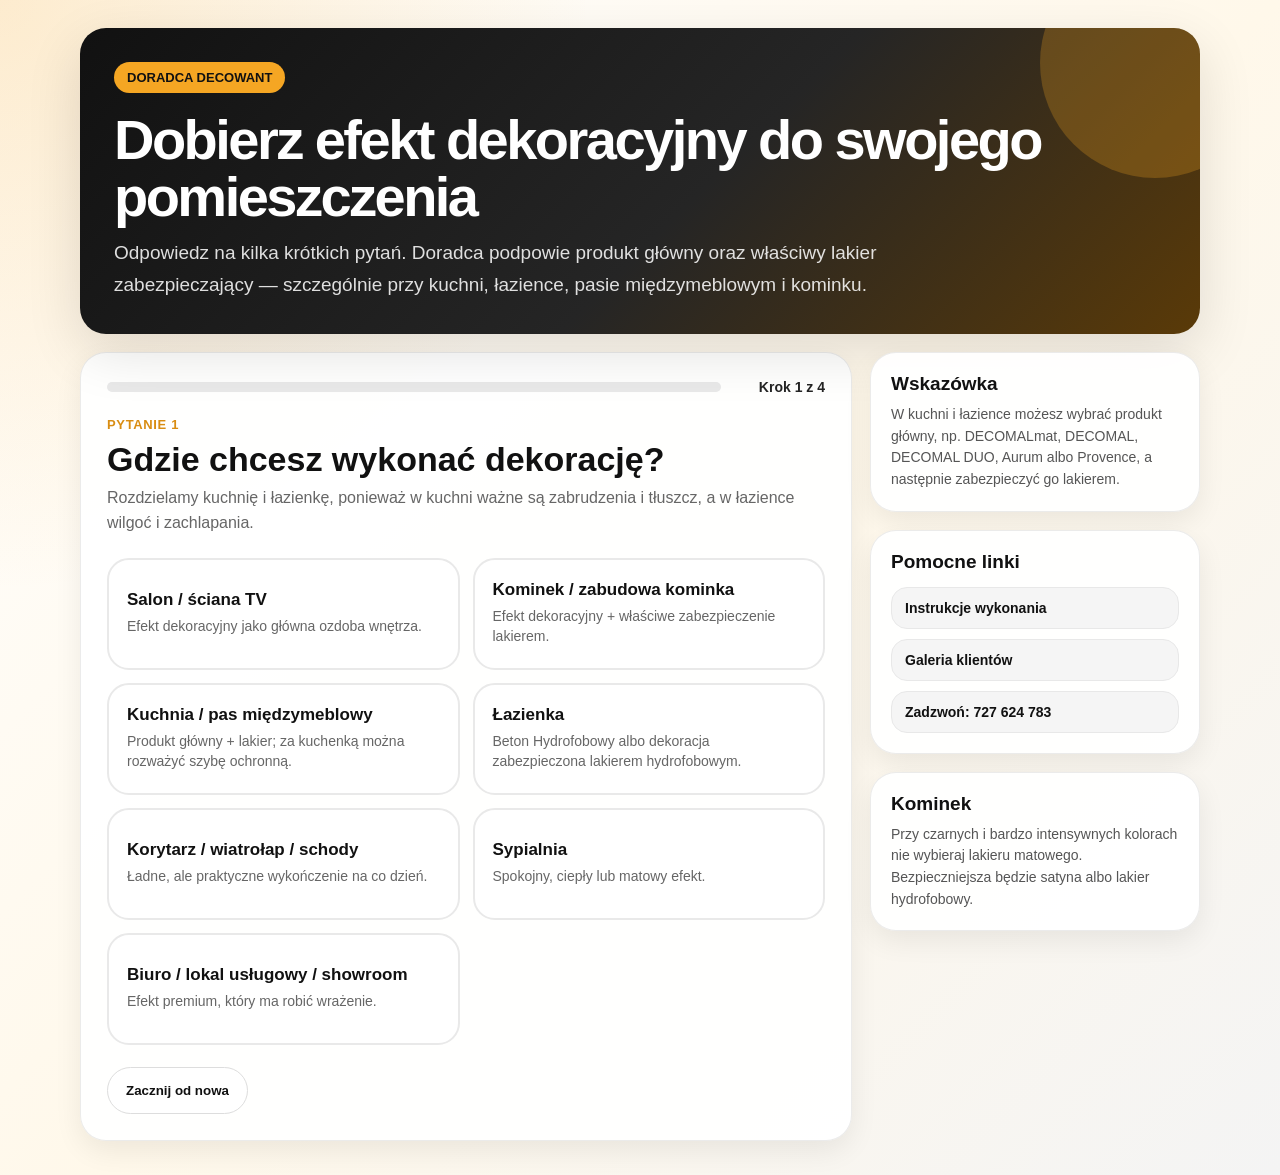
==== index.html @ 3e1f8feb "Create index.html" ====
<!doctype html>
<html lang="pl">
<head>
<meta charset="utf-8">
<meta name="viewport" content="width=device-width,initial-scale=1">
<title>Doradca Decowant – dobierz efekt dekoracyjny</title>
<meta name="description" content="Interaktywny doradca Decowant: dobierz produkt dekoracyjny i lakier zabezpieczający do salonu, kominka, kuchni, łazienki i innych pomieszczeń.">
<style>
:root{--o:#f5a623;--b:#111;--t:#242424;--m:#666;--br:#e9e9e9;--bg:#fff8ea;--r:26px}
*{box-sizing:border-box}html{scroll-behavior:smooth}body{margin:0;font-family:Arial,Helvetica,sans-serif;color:var(--t);background:radial-gradient(circle at top left,rgba(245,166,35,.22),transparent 34%),linear-gradient(135deg,#fff,#fff8ea 52%,#f4f4f4)}
.wrap{width:min(1120px,calc(100% - 28px));margin:0 auto;padding:28px 0 34px}
.hero{background:linear-gradient(135deg,#111,#252525 55%,#5a3a08);color:#fff;border-radius:var(--r);padding:34px;box-shadow:0 18px 55px rgba(0,0,0,.12);position:relative;overflow:hidden}
.hero:after{content:"";position:absolute;right:-70px;top:-80px;width:230px;height:230px;border-radius:50%;background:rgba(245,166,35,.25)}
.badge{display:inline-block;background:var(--o);color:#111;border-radius:999px;padding:8px 13px;font-weight:900;font-size:13px;text-transform:uppercase}
h1{position:relative;margin:18px 0 12px;font-size:clamp(31px,5vw,56px);line-height:1.02;letter-spacing:-.045em}
.hero p{position:relative;max-width:800px;color:rgba(255,255,255,.86);font-size:clamp(16px,2vw,19px);line-height:1.65;margin:0}
.shell{display:grid;grid-template-columns:1fr 330px;gap:18px;margin-top:18px;align-items:start}
.panel,.side-card{background:rgba(255,255,255,.94);border:1px solid rgba(0,0,0,.08);border-radius:var(--r);box-shadow:0 10px 28px rgba(0,0,0,.07)}
.panel{padding:26px}.side{display:grid;gap:18px;position:sticky;top:18px}.side-card{padding:20px}
.progress{display:flex;align-items:center;gap:12px;margin-bottom:22px}.track{height:10px;flex:1;border-radius:999px;background:#e9e9e9;overflow:hidden}.fill{height:100%;width:0;background:linear-gradient(90deg,var(--o),var(--b));transition:.25s}.ptext{font-weight:900;font-size:14px;min-width:92px;text-align:right}
.step,.result{display:none}.step.active,.result.active{display:block;animation:fade .22s ease}@keyframes fade{from{opacity:0;transform:translateY(8px)}to{opacity:1;transform:none}}
.kicker{color:#d98d12;font-weight:900;text-transform:uppercase;letter-spacing:.05em;font-size:13px;margin-bottom:8px}.q{font-size:clamp(24px,3vw,34px);line-height:1.12;margin:0 0 8px;color:#111}.help{margin:0 0 22px;color:var(--m);line-height:1.55;font-size:16px}
.options{display:grid;grid-template-columns:repeat(2,minmax(0,1fr));gap:13px}.opt{width:100%;text-align:left;border:2px solid var(--br);border-radius:22px;background:#fff;cursor:pointer;padding:18px;min-height:112px;transition:.18s}.opt:hover,.opt:focus-visible{border-color:var(--o);transform:translateY(-2px);box-shadow:0 12px 28px rgba(0,0,0,.1);outline:none}.opt span{display:block;color:#111;font-weight:900;font-size:17px;margin-bottom:7px}.opt small{display:block;color:var(--m);font-size:14px;line-height:1.42}
.actions{display:flex;justify-content:space-between;align-items:center;gap:12px;margin-top:22px}.btn{display:inline-flex;align-items:center;justify-content:center;text-decoration:none;border:0;border-radius:999px;padding:13px 18px;font-weight:900;cursor:pointer;min-height:47px}.dark{background:#111;color:#fff}.orange{background:var(--o);color:#111}.light{background:#f1f1f1;color:#111}.outline{background:#fff;color:#111;border:1px solid #ddd}.hidden{display:none!important}
.rhead{background:linear-gradient(135deg,#111,#2c2c2c);color:#fff;border-radius:24px;padding:24px;margin-bottom:18px;overflow:hidden}.rlabel{display:inline-block;background:var(--o);color:#111;border-radius:999px;padding:7px 12px;font-weight:900;font-size:13px;text-transform:uppercase}.rhead h2{font-size:clamp(27px,4vw,44px);letter-spacing:-.035em;line-height:1.05;margin:14px 0 8px}.rhead p{margin:0;color:rgba(255,255,255,.86);line-height:1.62}
.path{display:flex;flex-wrap:wrap;gap:8px;margin:12px 0}.chip{display:inline-flex;padding:7px 10px;border-radius:999px;background:#f2f2f2;color:#333;font-weight:800;font-size:12px}
.products{display:grid;grid-template-columns:repeat(2,minmax(0,1fr));gap:14px;margin-top:16px}.product{background:#fff;border:1px solid var(--br);border-radius:22px;padding:18px;box-shadow:0 8px 18px rgba(0,0,0,.05)}.product h3{margin:0 0 8px;color:#111;font-size:20px}.product p{margin:0 0 14px;color:var(--m);line-height:1.52;font-size:15px}
.note{margin-top:16px;background:#fff8e8;border-left:5px solid var(--o);border-radius:16px;padding:15px 16px;color:#333;line-height:1.55;font-size:15px}.warn{background:#111;color:#fff}
.side-card h3{margin:0 0 9px;color:#111;font-size:19px}.side-card p{margin:0;color:#555;line-height:1.55;font-size:14px}.mini{display:grid;gap:10px;margin-top:14px}.mini a{display:block;text-decoration:none;padding:12px 13px;border-radius:16px;background:#f5f5f5;color:#111;font-weight:900;font-size:14px;border:1px solid #e8e8e8}
@media(max-width:920px){.shell{grid-template-columns:1fr}.side{position:static;grid-template-columns:repeat(2,minmax(0,1fr))}}
@media(max-width:680px){.wrap{width:min(100% - 18px,1120px);padding:10px 0 18px}.hero,.panel{padding:20px;border-radius:22px}.options,.products,.side{grid-template-columns:1fr}.actions{flex-direction:column;align-items:stretch}.btn{width:100%}.progress{align-items:flex-start;gap:8px;flex-direction:column}.ptext{text-align:left;min-width:auto}.opt{min-height:auto}}
</style>
</head>
<body>
<main class="wrap">
<section class="hero"><span class="badge">Doradca Decowant</span><h1>Dobierz efekt dekoracyjny do swojego pomieszczenia</h1><p>Odpowiedz na kilka krótkich pytań. Doradca podpowie produkt główny oraz właściwy lakier zabezpieczający — szczególnie przy kuchni, łazience, pasie międzymeblowym i kominku.</p></section>
<div class="shell">
<section class="panel">
<div class="progress"><div class="track"><div class="fill" id="progressFill"></div></div><div class="ptext" id="progressText">Krok 1 z 4</div></div>
<div id="quizSteps">
<section class="step active" data-step="room"><div class="kicker">Pytanie 1</div><h2 class="q">Gdzie chcesz wykonać dekorację?</h2><p class="help">Rozdzielamy kuchnię i łazienkę, ponieważ w kuchni ważne są zabrudzenia i tłuszcz, a w łazience wilgoć i zachlapania.</p><div class="options">
<button class="opt" data-answer="room" data-value="salon"><span>Salon / ściana TV</span><small>Efekt dekoracyjny jako główna ozdoba wnętrza.</small></button>
<button class="opt" data-answer="room" data-value="kominek"><span>Kominek / zabudowa kominka</span><small>Efekt dekoracyjny + właściwe zabezpieczenie lakierem.</small></button>
<button class="opt" data-answer="room" data-value="kuchnia"><span>Kuchnia / pas międzymeblowy</span><small>Produkt główny + lakier; za kuchenką można rozważyć szybę ochronną.</small></button>
<button class="opt" data-answer="room" data-value="lazienka"><span>Łazienka</span><small>Beton Hydrofobowy albo dekoracja zabezpieczona lakierem hydrofobowym.</small></button>
<button class="opt" data-answer="room" data-value="korytarz"><span>Korytarz / wiatrołap / schody</span><small>Ładne, ale praktyczne wykończenie na co dzień.</small></button>
<button class="opt" data-answer="room" data-value="sypialnia"><span>Sypialnia</span><small>Spokojny, ciepły lub matowy efekt.</small></button>
<button class="opt" data-answer="room" data-value="lokal"><span>Biuro / lokal usługowy / showroom</span><small>Efekt premium, który ma robić wrażenie.</small></button>
</div></section>
<section class="step" data-step="wetSystem"><div class="kicker">Pytanie 2</div><h2 class="q">Jaki system chcesz zastosować?</h2><p class="help">Możesz wybrać Beton Hydrofobowy jako tynk do stref mokrych albo produkt dekoracyjny jako bazę, którą następnie zabezpieczamy lakierem.</p><div class="options">
<button class="opt" data-answer="wetSystem" data-value="betonHydro"><span>Beton Hydrofobowy</span><small>Tynk dekoracyjny do stref mokrych.</small></button>
<button class="opt" data-answer="wetSystem" data-value="dekoracjaLakier"><span>Produkt dekoracyjny + lakier</span><small>DECOMALmat, DECOMAL, DUO, Aurum albo Provence + lakier.</small></button>
<button class="opt" data-answer="wetSystem" data-value="nieWiem"><span>Nie wiem, co będzie lepsze</span><small>Pokażemy obie ścieżki.</small></button>
</div></section>
<section class="step" data-step="wetMainProduct"><div class="kicker">Pytanie 3</div><h2 class="q">Jaki produkt główny chcesz pokryć lakierem?</h2><p class="help">Wybierz dekorację, a wynik dobierze do niej lakier. W kuchni i łazience domyślnie rekomendujemy lakier hydrofobowy.</p><div class="options">
<button class="opt" data-answer="wetMainProduct" data-value="decomalmat"><span>DECOMALmat</span><small>Matowa dekoracja premium + lakier.</small></button>
<button class="opt" data-answer="wetMainProduct" data-value="decomal"><span>DECOMAL</span><small>Metaliczny efekt dekoracyjny + lakier.</small></button>
<button class="opt" data-answer="wetMainProduct" data-value="duo"><span>DECOMAL DUO</span><small>Mocniejszy efekt dekoracyjny + lakier.</small></button>
<button class="opt" data-answer="wetMainProduct" data-value="aurum"><span>Aurum Decoverni / Design Decowant</span><small>Efekt premium + lakier.</small></button>
<button class="opt" data-answer="wetMainProduct" data-value="provence"><span>Provence</span><small>Naturalny efekt glinki weneckiej + lakier.</small></button>
<button class="opt" data-answer="wetMainProduct" data-value="nieWiem"><span>Nie wiem</span><small>Pokażemy najbezpieczniejsze kierunki.</small></button>
</div></section>
<section class="step" data-step="effect"><div class="kicker">Pytanie 2</div><h2 class="q">Jaki efekt najbardziej Ci się podoba?</h2><p class="help">Wybierz kierunek wizualny.</p><div class="options">
<button class="opt" data-answer="effect" data-value="mat"><span>Matowy, spokojny, elegancki</span><small>DECOMALmat, Provence, efekty mineralne.</small></button>
<button class="opt" data-answer="effect" data-value="metal"><span>Połysk / metalik / refleksy</span><small>DECOMAL, DECOMAL DUO, Aurum.</small></button>
<button class="opt" data-answer="effect" data-value="natural"><span>Naturalny, ciepły, przetarty</span><small>Provence i spokojniejsze dekoracje.</small></button>
<button class="opt" data-answer="effect" data-value="wow"><span>Mocny efekt premium</span><small>DECOMAL DUO, DECOMAL albo Aurum.</small></button>
</div></section>
<section class="step" data-step="application"><div class="kicker">Pytanie 3</div><h2 class="q">Kto będzie wykonywał dekorację?</h2><p class="help">To pytanie pomaga dobrać prostszy lub bardziej efektowny system.</p><div class="options">
<button class="opt" data-answer="application" data-value="sam"><span>Samodzielnie</span><small>Wynik będzie bardziej praktyczny.</small></button>
<button class="opt" data-answer="application" data-value="fachowiec"><span>Fachowiec</span><small>Możemy zaproponować mocniejsze efekty.</small></button>
<button class="opt" data-answer="application" data-value="nieWiem"><span>Jeszcze nie wiem</span><small>Pokażemy produkty do porównania.</small></button>
</div></section>
<section class="step" data-step="fireplaceColor"><div class="kicker">Pytanie 4</div><h2 class="q">Jaki kolor planujesz na kominku?</h2><p class="help">Przy czarnych i bardzo intensywnych kolorach nie rekomendujemy lakieru matowego.</p><div class="options">
<button class="opt" data-answer="fireplaceColor" data-value="jasny"><span>Jasny / neutralny / spokojny</span><small>Można rozważyć mat, satynę albo hydrofob.</small></button>
<button class="opt" data-answer="fireplaceColor" data-value="ciemny"><span>Czarny / grafitowy / bardzo intensywny</span><small>Lepsza będzie satyna albo hydrofob, nie mat.</small></button>
<button class="opt" data-answer="fireplaceColor" data-value="nieWiem"><span>Jeszcze nie wiem</span><small>Wynik pokaże ostrożną rekomendację.</small></button>
</div></section>
<section class="step" data-step="usage"><div class="kicker">Pytanie 4</div><h2 class="q">Co jest dla Ciebie najważniejsze?</h2><p class="help">Ostatni wybór doprecyzuje rekomendację.</p><div class="options">
<button class="opt" data-answer="usage" data-value="wyglad"><span>Wygląd i efekt dekoracyjny</span><small>Priorytet: wizualny charakter ściany.</small></button>
<button class="opt" data-answer="usage" data-value="praktycznosc"><span>Praktyczność i łatwiejsze utrzymanie</span><small>Priorytet: odporność.</small></button>
<button class="opt" data-answer="usage" data-value="latwosc"><span>Łatwiejsza aplikacja</span><small>Priorytet: rozsądny wybór do samodzielnego wykonania.</small></button>
</div></section>
</div>
<section class="result" id="resultBox"><div class="rhead"><span class="rlabel" id="resultLabel">Rekomendacja</span><h2 id="resultTitle">Wynik</h2><p id="resultDesc"></p></div><div class="path" id="resultPath"></div><div class="products" id="resultProducts"></div><div id="resultNotes"></div><div class="actions"><button class="btn light" type="button" id="restartBtn">Rozwiąż ponownie</button><a class="btn dark" href="https://www.sklepdecowant.pl/pl/i/Instrukcje-wykonania-tynkow-i-farb-dekoracyjnych/17" target="_blank" rel="noopener">Instrukcje wykonania</a></div></section>
<div class="actions" id="navActions"><button class="btn light" type="button" id="backBtn">Wróć</button><button class="btn outline" type="button" id="restartBtnTop">Zacznij od nowa</button></div>
</section>
<aside class="side"><div class="side-card"><h3>Wskazówka</h3><p>W kuchni i łazience możesz wybrać produkt główny, np. DECOMALmat, DECOMAL, DECOMAL DUO, Aurum albo Provence, a następnie zabezpieczyć go lakierem.</p></div><div class="side-card"><h3>Pomocne linki</h3><div class="mini"><a href="https://www.sklepdecowant.pl/pl/i/Instrukcje-wykonania-tynkow-i-farb-dekoracyjnych/17" target="_blank" rel="noopener">Instrukcje wykonania</a><a href="https://www.sklepdecowant.pl/pl/i/Zdjecia-klientow/18" target="_blank" rel="noopener">Galeria klientów</a><a href="tel:727624783">Zadzwoń: 727 624 783</a></div></div><div class="side-card"><h3>Kominek</h3><p>Przy czarnych i bardzo intensywnych kolorach nie wybieraj lakieru matowego. Bezpieczniejsza będzie satyna albo lakier hydrofobowy.</p></div></aside>
</div></main>
<script>
const state={room:null,wetSystem:null,wetMainProduct:null,effect:null,application:null,fireplaceColor:null,usage:null};
const labels={room:{salon:'Salon / ściana TV',kominek:'Kominek',kuchnia:'Kuchnia / pas międzymeblowy',lazienka:'Łazienka',korytarz:'Korytarz / wiatrołap / schody',sypialnia:'Sypialnia',lokal:'Biuro / lokal / showroom'},wetSystem:{betonHydro:'Beton Hydrofobowy',dekoracjaLakier:'Produkt dekoracyjny + lakier',nieWiem:'Nie wiem'},wetMainProduct:{decomalmat:'DECOMALmat',decomal:'DECOMAL',duo:'DECOMAL DUO',aurum:'Aurum',provence:'Provence',nieWiem:'Nie wiem'},effect:{mat:'Mat',metal:'Połysk / metalik',natural:'Naturalny efekt',wow:'Efekt premium'},application:{sam:'Samodzielnie',fachowiec:'Fachowiec',nieWiem:'Jeszcze nie wiem'},fireplaceColor:{jasny:'Jasny / neutralny kolor',ciemny:'Ciemny / intensywny kolor',nieWiem:'Kolor nieustalony'},usage:{wyglad:'Wygląd',praktycznosc:'Praktyczność',latwosc:'Łatwiejsza aplikacja'}};
const products={decomalmat:{name:'DECOMALmat',desc:'Matowa farba dekoracyjna premium. Może być produktem głównym zabezpieczanym lakierem.',link:'https://www.sklepdecowant.pl/pl/c/DECOMALmat/79',cta:'Zobacz DECOMALmat'},decomal:{name:'DECOMAL',desc:'Dekoracyjny efekt metaliczny z refleksami światła. Może być produktem głównym zabezpieczanym lakierem.',link:'https://www.sklepdecowant.pl/pl/c/DECOMAL/77',cta:'Zobacz DECOMAL'},duo:{name:'DECOMAL DUO',desc:'Mocniejszy efekt dekoracyjny z głębią i pracą światła. Po wykonaniu można dobrać lakier zabezpieczający.',link:'https://www.sklepdecowant.pl/pl/c/DECOMAL-DUO/80',cta:'Zobacz DECOMAL DUO'},provence:{name:'Provence',desc:'Efekt glinki weneckiej o naturalnym charakterze. W kuchni lub łazience wymaga odpowiedniego zabezpieczenia lakierem.',link:'https://www.sklepdecowant.pl/pl/searchquery/provence/1/full/5',cta:'Zobacz Provence'},betonHydro:{name:'Beton Hydrofobowy',desc:'Tynk dekoracyjny do stref mokrych: łazienka, kuchnia, pas międzymeblowy i renowacja powierzchni z płytkami.',link:'https://www.sklepdecowant.pl/pl/searchquery/beton%20hydrofobowy/1/full/5',cta:'Zobacz Beton Hydrofobowy'},lakierHydro:{name:'Lakier hydrofobowy',desc:'Do zabezpieczenia farby, tynku lub dekoracji w miejscach narażonych na wilgoć, zachlapania i zabrudzenia.',link:'https://www.sklepdecowant.pl/pl/searchquery/lakier%20hydrofobowy/1/full/5',cta:'Zobacz lakier hydrofobowy'},lakiery:{name:'Lakier zabezpieczający',desc:'Dobierany do koloru i efektu. Przy intensywnych kolorach na kominku preferuj satynę albo hydrofob.',link:'https://www.sklepdecowant.pl/pl/searchquery/lakier/1/full/5',cta:'Zobacz lakiery'},aurum:{name:'Aurum Decoverni / Design Decowant',desc:'Elegancki efekt dekoracyjny premium. Może być produktem głównym zabezpieczanym lakierem.',link:'https://www.sklepdecowant.pl/pl/searchquery/aurum/1/full/5',cta:'Zobacz Aurum'},beton:{name:'Efekty betonowe / mineralne',desc:'Surowszy, minimalistyczny charakter ściany. Dobry kierunek przy matowych i naturalnych aranżacjach.',link:'https://www.sklepdecowant.pl/pl/searchquery/beton/1/full/5',cta:'Zobacz efekty betonowe'}};
const steps=[...document.querySelectorAll('.step')],progressFill=document.getElementById('progressFill'),progressText=document.getElementById('progressText'),backBtn=document.getElementById('backBtn'),restartBtn=document.getElementById('restartBtn'),restartBtnTop=document.getElementById('restartBtnTop'),navActions=document.getElementById('navActions'),resultBox=document.getElementById('resultBox'),resultLabel=document.getElementById('resultLabel'),resultTitle=document.getElementById('resultTitle'),resultDesc=document.getElementById('resultDesc'),resultProducts=document.getElementById('resultProducts'),resultNotes=document.getElementById('resultNotes'),resultPath=document.getElementById('resultPath');
let currentStep='room',history=[];
function isWetRoom(){return state.room==='kuchnia'||state.room==='lazienka'}
function stepOrder(){if(isWetRoom()){if(state.wetSystem==='dekoracjaLakier')return['room','wetSystem','wetMainProduct'];return['room','wetSystem']}if(state.room==='kominek')return['room','effect','application','fireplaceColor'];return['room','effect','application','usage']}
function showStep(n){currentStep=n;resultBox.classList.remove('active');steps.forEach(s=>s.classList.toggle('active',s.dataset.step===n));navActions.classList.remove('hidden');updateProgress();backBtn.classList.toggle('hidden',history.length===0);window.scrollTo({top:0,behavior:'smooth'})}
function updateProgress(){const o=stepOrder(),i=Math.max(0,o.indexOf(currentStep)),t=o.length;progressFill.style.width=((i)/t*100)+'%';progressText.textContent='Krok '+(i+1)+' z '+t}
function nextStep(){const o=stepOrder(),i=o.indexOf(currentStep);if(i>=o.length-1)showResult();else{history.push(currentStep);showStep(o[i+1])}}
function resetAfter(k){const keys=['room','wetSystem','wetMainProduct','effect','application','fireplaceColor','usage'],i=keys.indexOf(k);keys.slice(i+1).forEach(x=>state[x]=null)}
function wetMainProductKeys(){if(state.wetMainProduct==='decomalmat')return['decomalmat','lakierHydro'];if(state.wetMainProduct==='decomal')return['decomal','lakierHydro'];if(state.wetMainProduct==='duo')return['duo','lakierHydro'];if(state.wetMainProduct==='aurum')return['aurum','lakierHydro'];if(state.wetMainProduct==='provence')return['provence','lakierHydro'];return['decomalmat','decomal','duo','aurum','provence','lakierHydro']}
function chooseProducts(){if(isWetRoom()){if(state.wetSystem==='betonHydro')return['betonHydro'];if(state.wetSystem==='dekoracjaLakier')return wetMainProductKeys();return['betonHydro','decomalmat','decomal','duo','aurum','provence','lakierHydro']}if(state.room==='kominek'){if(state.effect==='metal'||state.effect==='wow')return['decomal','duo','aurum','lakiery'];if(state.effect==='natural')return['provence','decomalmat','lakiery'];return['decomalmat','provence','lakiery']}if(state.effect==='metal')return['decomal','duo','aurum'];if(state.effect==='wow')return['duo','decomal','aurum'];if(state.effect==='natural')return['provence','decomalmat','beton'];return['decomalmat','provence','beton']}
function resultCopy(){if(state.room==='kuchnia'){if(state.wetSystem==='betonHydro')return{label:'Kuchnia / pas międzymeblowy',title:'Najlepszy kierunek: Beton Hydrofobowy',desc:'Do kuchni i pasa międzymeblowego możesz wybrać Beton Hydrofobowy jako tynk dekoracyjny. Za kuchenką, gdzie pojawia się gorący tłuszcz, warto rozważyć szybę ochronną.'};if(state.wetSystem==='dekoracjaLakier')return{label:'Kuchnia / pas międzymeblowy',title:'Produkt główny + lakier zabezpieczający',desc:'W kuchni możesz wykonać dekorację produktem głównym, takim jak DECOMALmat, DECOMAL, DECOMAL DUO, Aurum albo Provence, a następnie zabezpieczyć powierzchnię lakierem.'};return{label:'Kuchnia / pas międzymeblowy',title:'Masz dwie ścieżki: Beton Hydrofobowy albo dekoracja + lakier',desc:'Jeżeli chcesz gotowy tynk do stref mokrych, wybierz Beton Hydrofobowy. Jeżeli zależy Ci na konkretnym efekcie dekoracyjnym, wybierz produkt główny i zabezpiecz go lakierem.'}}if(state.room==='lazienka'){if(state.wetSystem==='betonHydro')return{label:'Łazienka',title:'Najlepszy kierunek: Beton Hydrofobowy',desc:'Do łazienki jako tynk dekoracyjny w strefie wilgoci rekomendujemy Beton Hydrofobowy.'};if(state.wetSystem==='dekoracjaLakier')return{label:'Łazienka',title:'Produkt główny + lakier hydrofobowy',desc:'W łazience możesz wybrać produkt dekoracyjny jako bazę, np. DECOMALmat, DECOMAL, DECOMAL DUO, Aurum albo Provence, ale powierzchnię trzeba zabezpieczyć lakierem hydrofobowym.'};return{label:'Łazienka',title:'Masz dwie ścieżki: Beton Hydrofobowy albo dekoracja + lakier hydrofobowy',desc:'Jeżeli chcesz tynk do strefy wilgoci, wybierz Beton Hydrofobowy. Jeżeli chcesz konkretny efekt dekoracyjny, wybierz produkt główny i zabezpiecz go lakierem hydrofobowym.'}}if(state.room==='kominek'){if(state.effect==='metal'||state.effect==='wow')return{label:'Kominek',title:'Efekt metaliczny + lakier zabezpieczający',desc:'Na kominek możesz wybrać DECOMAL, DECOMAL DUO albo Aurum Decoverni / Design Decowant. Dodatkowo dobierz lakier do koloru i efektu.'};if(state.effect==='natural')return{label:'Kominek',title:'Naturalny lub matowy efekt + lakier',desc:'Przy naturalnym kierunku na kominek warto rozważyć Provence albo DECOMALmat, a następnie dobrać odpowiedni lakier.'};return{label:'Kominek',title:'Matowy efekt + właściwy lakier',desc:'Na kominek dobrym kierunkiem będzie DECOMALmat lub spokojniejsza dekoracja. Lakier dobieramy szczególnie uważnie przy ciemnych kolorach.'}}if(state.effect==='metal')return{label:'Efekt metaliczny',title:'DECOMAL, DECOMAL DUO albo Aurum',desc:'Jeżeli chcesz połysk, refleksy i efekt premium, postaw na dekoracje metaliczne oraz produkty pracujące ze światłem.'};if(state.effect==='wow')return{label:'Efekt premium',title:'Najlepszy kierunek: DECOMAL DUO',desc:'Jeżeli ściana ma przyciągać uwagę, wybierz mocniejszy efekt dekoracyjny. DECOMAL DUO będzie pierwszą rekomendacją.'};if(state.effect==='natural')return{label:'Efekt naturalny',title:'Provence albo DECOMALmat',desc:'Jeżeli chcesz ciepły, naturalny i mniej błyszczący efekt, Provence będzie bardzo dobrym wyborem. Przy nowoczesnym macie sprawdź DECOMALmat.'};return{label:'Matowy efekt',title:'Najlepszy kierunek: DECOMALmat',desc:'Jeżeli chcesz spokojny, elegancki i matowy efekt, pierwszą rekomendacją jest DECOMALmat.'}}
function notesHtml(){let n=[];if(state.room==='kominek'){n.push('<div class="note warn"><strong>Ważne przy kominku:</strong> przy czarnych, grafitowych i bardzo intensywnych kolorach nie rekomendujemy lakieru matowego. Bezpieczniejsza będzie satyna albo lakier hydrofobowy.</div>');n.push('<div class="note"><strong>Uwaga:</strong> Beton Hydrofobowy traktujemy głównie jako produkt do stref mokrych, nie jako podstawową rekomendację na kominek.</div>')}if(state.room==='kuchnia')n.push('<div class="note"><strong>Kuchnia i pas międzymeblowy:</strong> dekorację można wykonać produktem głównym i zabezpieczyć lakierem, ale za kuchenką lub w miejscu narażonym na gorący tłuszcz warto rozważyć szybę ochronną.</div>');if(state.room==='lazienka')n.push('<div class="note"><strong>Łazienka:</strong> w strefach narażonych na wilgoć produkt dekoracyjny powinien być zabezpieczony lakierem hydrofobowym.</div>');if(isWetRoom()&&state.wetSystem==='dekoracjaLakier')n.push('<div class="note"><strong>Logika systemu:</strong> najpierw wybierasz produkt główny dający efekt dekoracyjny, a następnie pokrywasz go odpowiednim lakierem zabezpieczającym.</div>');n.push('<div class="note"><strong>Przed zakupem:</strong> obejrzyj instrukcję wykonania i realizacje klientów. Kolor oraz efekt mogą wyglądać inaczej w zależności od oświetlenia, podłoża i techniki aplikacji.</div>');return n.join('')}
function showResult(){steps.forEach(s=>s.classList.remove('active'));navActions.classList.add('hidden');progressFill.style.width='100%';progressText.textContent='Wynik';const c=resultCopy(),sel=chooseProducts();resultLabel.textContent=c.label;resultTitle.textContent=c.title;resultDesc.textContent=c.desc;resultPath.innerHTML='';Object.keys(state).forEach(k=>{if(state[k]&&labels[k]&&labels[k][state[k]]){const chip=document.createElement('span');chip.className='chip';chip.textContent=labels[k][state[k]];resultPath.appendChild(chip)}});resultProducts.innerHTML=sel.map(k=>{const p=products[k];return`<article class="product"><h3>${p.name}</h3><p>${p.desc}</p><a class="btn orange" href="${p.link}" target="_blank" rel="noopener">${p.cta}</a></article>`}).join('');resultNotes.innerHTML=notesHtml();resultBox.classList.add('active');window.scrollTo({top:0,behavior:'smooth'})}
function restart(){Object.keys(state).forEach(k=>state[k]=null);history=[];showStep('room')}
document.querySelectorAll('[data-answer]').forEach(btn=>btn.addEventListener('click',()=>{const k=btn.dataset.answer,v=btn.dataset.value;state[k]=v;resetAfter(k);nextStep()}));
backBtn.addEventListener('click',()=>{const p=history.pop();if(p)showStep(p)});restartBtn.addEventListener('click',restart);restartBtnTop.addEventListener('click',restart);backBtn.classList.add('hidden');updateProgress();
</script>
</body>
</html>
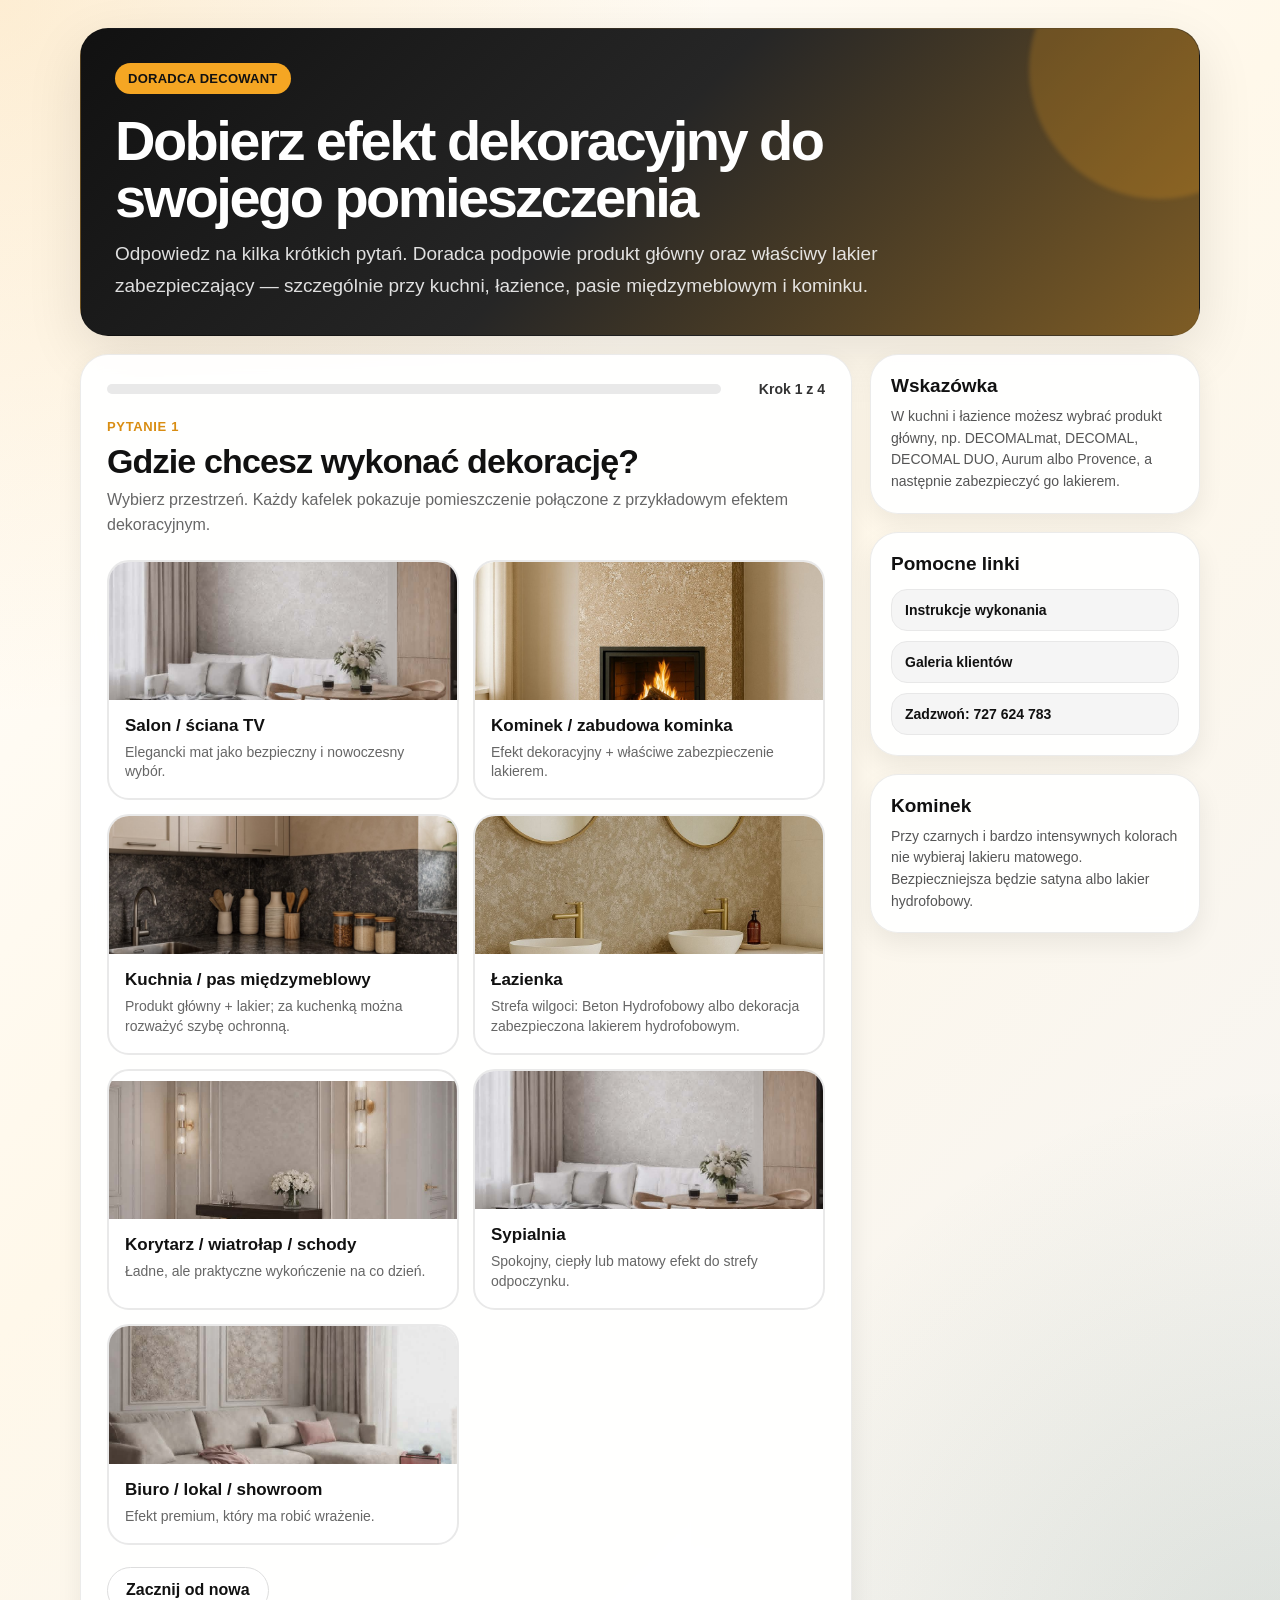
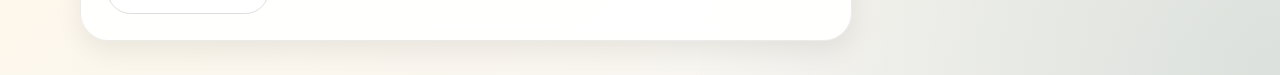
==== commit e9490b65: "Update index.html Dodano zdjęcia" ====
--- a/index.html
+++ b/index.html
@@ -1,112 +1,182 @@
 <!doctype html>
 <html lang="pl">
 <head>
-<meta charset="utf-8">
-<meta name="viewport" content="width=device-width,initial-scale=1">
-<title>Doradca Decowant – dobierz efekt dekoracyjny</title>
-<meta name="description" content="Interaktywny doradca Decowant: dobierz produkt dekoracyjny i lakier zabezpieczający do salonu, kominka, kuchni, łazienki i innych pomieszczeń.">
-<style>
-:root{--o:#f5a623;--b:#111;--t:#242424;--m:#666;--br:#e9e9e9;--bg:#fff8ea;--r:26px}
-*{box-sizing:border-box}html{scroll-behavior:smooth}body{margin:0;font-family:Arial,Helvetica,sans-serif;color:var(--t);background:radial-gradient(circle at top left,rgba(245,166,35,.22),transparent 34%),linear-gradient(135deg,#fff,#fff8ea 52%,#f4f4f4)}
-.wrap{width:min(1120px,calc(100% - 28px));margin:0 auto;padding:28px 0 34px}
-.hero{background:linear-gradient(135deg,#111,#252525 55%,#5a3a08);color:#fff;border-radius:var(--r);padding:34px;box-shadow:0 18px 55px rgba(0,0,0,.12);position:relative;overflow:hidden}
-.hero:after{content:"";position:absolute;right:-70px;top:-80px;width:230px;height:230px;border-radius:50%;background:rgba(245,166,35,.25)}
-.badge{display:inline-block;background:var(--o);color:#111;border-radius:999px;padding:8px 13px;font-weight:900;font-size:13px;text-transform:uppercase}
-h1{position:relative;margin:18px 0 12px;font-size:clamp(31px,5vw,56px);line-height:1.02;letter-spacing:-.045em}
-.hero p{position:relative;max-width:800px;color:rgba(255,255,255,.86);font-size:clamp(16px,2vw,19px);line-height:1.65;margin:0}
-.shell{display:grid;grid-template-columns:1fr 330px;gap:18px;margin-top:18px;align-items:start}
-.panel,.side-card{background:rgba(255,255,255,.94);border:1px solid rgba(0,0,0,.08);border-radius:var(--r);box-shadow:0 10px 28px rgba(0,0,0,.07)}
-.panel{padding:26px}.side{display:grid;gap:18px;position:sticky;top:18px}.side-card{padding:20px}
-.progress{display:flex;align-items:center;gap:12px;margin-bottom:22px}.track{height:10px;flex:1;border-radius:999px;background:#e9e9e9;overflow:hidden}.fill{height:100%;width:0;background:linear-gradient(90deg,var(--o),var(--b));transition:.25s}.ptext{font-weight:900;font-size:14px;min-width:92px;text-align:right}
-.step,.result{display:none}.step.active,.result.active{display:block;animation:fade .22s ease}@keyframes fade{from{opacity:0;transform:translateY(8px)}to{opacity:1;transform:none}}
-.kicker{color:#d98d12;font-weight:900;text-transform:uppercase;letter-spacing:.05em;font-size:13px;margin-bottom:8px}.q{font-size:clamp(24px,3vw,34px);line-height:1.12;margin:0 0 8px;color:#111}.help{margin:0 0 22px;color:var(--m);line-height:1.55;font-size:16px}
-.options{display:grid;grid-template-columns:repeat(2,minmax(0,1fr));gap:13px}.opt{width:100%;text-align:left;border:2px solid var(--br);border-radius:22px;background:#fff;cursor:pointer;padding:18px;min-height:112px;transition:.18s}.opt:hover,.opt:focus-visible{border-color:var(--o);transform:translateY(-2px);box-shadow:0 12px 28px rgba(0,0,0,.1);outline:none}.opt span{display:block;color:#111;font-weight:900;font-size:17px;margin-bottom:7px}.opt small{display:block;color:var(--m);font-size:14px;line-height:1.42}
-.actions{display:flex;justify-content:space-between;align-items:center;gap:12px;margin-top:22px}.btn{display:inline-flex;align-items:center;justify-content:center;text-decoration:none;border:0;border-radius:999px;padding:13px 18px;font-weight:900;cursor:pointer;min-height:47px}.dark{background:#111;color:#fff}.orange{background:var(--o);color:#111}.light{background:#f1f1f1;color:#111}.outline{background:#fff;color:#111;border:1px solid #ddd}.hidden{display:none!important}
-.rhead{background:linear-gradient(135deg,#111,#2c2c2c);color:#fff;border-radius:24px;padding:24px;margin-bottom:18px;overflow:hidden}.rlabel{display:inline-block;background:var(--o);color:#111;border-radius:999px;padding:7px 12px;font-weight:900;font-size:13px;text-transform:uppercase}.rhead h2{font-size:clamp(27px,4vw,44px);letter-spacing:-.035em;line-height:1.05;margin:14px 0 8px}.rhead p{margin:0;color:rgba(255,255,255,.86);line-height:1.62}
-.path{display:flex;flex-wrap:wrap;gap:8px;margin:12px 0}.chip{display:inline-flex;padding:7px 10px;border-radius:999px;background:#f2f2f2;color:#333;font-weight:800;font-size:12px}
-.products{display:grid;grid-template-columns:repeat(2,minmax(0,1fr));gap:14px;margin-top:16px}.product{background:#fff;border:1px solid var(--br);border-radius:22px;padding:18px;box-shadow:0 8px 18px rgba(0,0,0,.05)}.product h3{margin:0 0 8px;color:#111;font-size:20px}.product p{margin:0 0 14px;color:var(--m);line-height:1.52;font-size:15px}
-.note{margin-top:16px;background:#fff8e8;border-left:5px solid var(--o);border-radius:16px;padding:15px 16px;color:#333;line-height:1.55;font-size:15px}.warn{background:#111;color:#fff}
-.side-card h3{margin:0 0 9px;color:#111;font-size:19px}.side-card p{margin:0;color:#555;line-height:1.55;font-size:14px}.mini{display:grid;gap:10px;margin-top:14px}.mini a{display:block;text-decoration:none;padding:12px 13px;border-radius:16px;background:#f5f5f5;color:#111;font-weight:900;font-size:14px;border:1px solid #e8e8e8}
-@media(max-width:920px){.shell{grid-template-columns:1fr}.side{position:static;grid-template-columns:repeat(2,minmax(0,1fr))}}
-@media(max-width:680px){.wrap{width:min(100% - 18px,1120px);padding:10px 0 18px}.hero,.panel{padding:20px;border-radius:22px}.options,.products,.side{grid-template-columns:1fr}.actions{flex-direction:column;align-items:stretch}.btn{width:100%}.progress{align-items:flex-start;gap:8px;flex-direction:column}.ptext{text-align:left;min-width:auto}.opt{min-height:auto}}
-</style>
+  <meta charset="utf-8" />
+  <meta name="viewport" content="width=device-width, initial-scale=1" />
+  <title>Dobierz efekt dekoracyjny do pomieszczenia | Decowant</title>
+  <meta name="description" content="Interaktywny doradca Decowant: dobierz farbę strukturalną, tynk dekoracyjny, beton hydrofobowy lub lakier zabezpieczający do salonu, kominka, kuchni, łazienki i innych pomieszczeń." />
+  <style>
+    :root{
+      --orange:#f5a623;
+      --orange-dark:#d98d12;
+      --black:#111;
+      --text:#242424;
+      --muted:#666;
+      --border:#e9e9e9;
+      --soft:#f7f7f7;
+      --shadow:0 18px 55px rgba(0,0,0,.10);
+      --shadow-soft:0 10px 26px rgba(0,0,0,.07);
+      --radius-lg:28px;
+      --radius-md:20px;
+    }
+    *{box-sizing:border-box}
+    html{scroll-behavior:smooth}
+    body{margin:0;min-height:100vh;font-family:Arial,Helvetica,sans-serif;color:var(--text);background:radial-gradient(circle at top left,rgba(245,166,35,.20),transparent 34%),radial-gradient(circle at bottom right,rgba(49,90,58,.13),transparent 28%),linear-gradient(135deg,#fff 0%,#fff8ea 45%,#f4f4f4 100%)}
+    a{color:inherit}
+    button{font:inherit}
+    .page{width:min(1120px,calc(100% - 28px));margin:0 auto;padding:28px 0 34px}
+    .hero{position:relative;overflow:hidden;border:1px solid rgba(0,0,0,.08);border-radius:var(--radius-lg);background:linear-gradient(135deg,#111 0%,#262626 48%,#f5a623 170%);color:#fff;padding:34px;box-shadow:var(--shadow)}
+    .hero:after{content:"";position:absolute;right:-90px;top:-90px;width:260px;height:260px;border-radius:50%;background:rgba(245,166,35,.22);filter:blur(2px)}
+    .badge{display:inline-flex;align-items:center;gap:8px;padding:8px 13px;border-radius:999px;background:var(--orange);color:#111;font-weight:900;font-size:13px;letter-spacing:.02em;text-transform:uppercase}
+    .hero h1{position:relative;z-index:1;margin:18px 0 12px;max-width:850px;font-size:clamp(31px,5vw,56px);line-height:1.02;letter-spacing:-.045em}
+    .hero p{position:relative;z-index:1;max-width:780px;margin:0;color:rgba(255,255,255,.86);font-size:clamp(16px,2vw,19px);line-height:1.65}
+    .shell{margin-top:18px;display:grid;grid-template-columns:1fr 330px;gap:18px;align-items:start}
+    .panel,.side-card{background:rgba(255,255,255,.94);border:1px solid rgba(0,0,0,.08);border-radius:var(--radius-lg);box-shadow:var(--shadow-soft);backdrop-filter:blur(10px)}
+    .panel{padding:26px}.side{display:grid;gap:18px;position:sticky;top:18px}.side-card{padding:20px}
+    .progress{display:flex;align-items:center;gap:12px;margin-bottom:22px}.track{height:10px;flex:1;border-radius:999px;background:#e9e9e9;overflow:hidden}.fill{width:0;height:100%;border-radius:999px;background:linear-gradient(90deg,var(--orange),var(--black));transition:width .25s ease}.progress-text{min-width:92px;text-align:right;font-weight:900;color:#333;font-size:14px}
+    .step{display:none}.step.active{display:block;animation:fade .22s ease}@keyframes fade{from{opacity:0;transform:translateY(8px)}to{opacity:1;transform:translateY(0)}}
+    .kicker{color:var(--orange-dark);font-weight:900;text-transform:uppercase;letter-spacing:.05em;font-size:13px;margin-bottom:8px}.question{margin:0 0 8px;color:#111;font-size:clamp(24px,3vw,34px);line-height:1.12;letter-spacing:-.025em}.helper{margin:0 0 22px;color:var(--muted);line-height:1.55;font-size:16px}
+    .options{display:grid;grid-template-columns:repeat(2,minmax(0,1fr));gap:14px}.opt{width:100%;text-align:left;border:2px solid var(--border);border-radius:22px;background:#fff;cursor:pointer;padding:0;min-height:210px;overflow:hidden;transition:transform .18s ease,box-shadow .18s ease,border-color .18s ease}.opt:hover,.opt:focus-visible{border-color:var(--orange);transform:translateY(-2px);box-shadow:0 12px 28px rgba(0,0,0,.10);outline:none}.opt img{display:block;width:100%;height:138px;object-fit:cover;background:#eee}.opt-content{padding:16px}.opt span{display:block;color:#111;font-weight:900;font-size:17px;margin-bottom:7px}.opt small{display:block;color:var(--muted);font-size:14px;line-height:1.42}
+    .actions{display:flex;justify-content:space-between;align-items:center;gap:12px;margin-top:22px}.btn{display:inline-flex;align-items:center;justify-content:center;gap:8px;border:0;border-radius:999px;padding:13px 18px;font-weight:900;text-decoration:none;cursor:pointer;transition:transform .18s ease,box-shadow .18s ease;min-height:47px}.btn:hover{transform:translateY(-1px);box-shadow:0 8px 18px rgba(0,0,0,.10)}.btn-dark{background:#111;color:#fff}.btn-orange{background:var(--orange);color:#111}.btn-light{background:#f1f1f1;color:#111}.btn-outline{background:#fff;color:#111;border:1px solid #ddd}
+    .result{display:none}.result.active{display:block;animation:fade .22s ease}.result-head{border-radius:24px;padding:24px;background:linear-gradient(135deg,#111,#2c2c2c);color:#fff;margin-bottom:18px;position:relative;overflow:hidden}.result-head:after{content:"";position:absolute;width:180px;height:180px;right:-60px;bottom:-80px;border-radius:50%;background:rgba(245,166,35,.25)}.result-label{display:inline-block;background:var(--orange);color:#111;border-radius:999px;padding:7px 12px;font-weight:900;font-size:13px;text-transform:uppercase}.result h2{position:relative;z-index:1;margin:14px 0 8px;font-size:clamp(27px,4vw,44px);letter-spacing:-.035em;line-height:1.05}.result-head p{position:relative;z-index:1;margin:0;color:rgba(255,255,255,.86);line-height:1.62;max-width:760px;font-size:16px}.products{display:grid;grid-template-columns:repeat(2,minmax(0,1fr));gap:14px;margin-top:16px}.product{background:#fff;border:1px solid var(--border);border-radius:22px;overflow:hidden;box-shadow:0 8px 18px rgba(0,0,0,.05)}.product img{display:block;width:100%;height:190px;object-fit:cover;background:#eee}.product-body{padding:18px}.product h3{margin:0 0 8px;color:#111;font-size:20px;line-height:1.2}.product p{margin:0 0 14px;color:var(--muted);line-height:1.52;font-size:15px}.note{margin-top:16px;background:#fff8e8;border-left:5px solid var(--orange);border-radius:16px;padding:15px 16px;color:#333;line-height:1.55;font-size:15px}.warning{background:#111;color:#fff;border-left-color:var(--orange)}
+    .side-card h3{margin:0 0 9px;color:#111;font-size:19px}.side-card p{margin:0;color:#555;line-height:1.55;font-size:14px}.mini-links{display:grid;gap:10px;margin-top:14px}.mini-link{display:block;text-decoration:none;padding:12px 13px;border-radius:16px;background:#f5f5f5;color:#111;font-weight:900;font-size:14px;border:1px solid #e8e8e8}.path{display:flex;flex-wrap:wrap;gap:8px;margin-top:12px}.chip{display:inline-flex;align-items:center;padding:7px 10px;border-radius:999px;background:#f2f2f2;color:#333;font-weight:800;font-size:12px}.hidden{display:none!important}
+    @media(max-width:920px){.shell{grid-template-columns:1fr}.side{position:static;grid-template-columns:repeat(2,minmax(0,1fr))}}
+    @media(max-width:680px){.page{width:min(100% - 18px,1120px);padding:10px 0 18px}.hero{padding:24px 20px;border-radius:22px}.panel{padding:18px;border-radius:22px}.options,.products{grid-template-columns:1fr}.side{grid-template-columns:1fr}.actions{flex-direction:column;align-items:stretch}.btn{width:100%}.progress{align-items:flex-start;gap:8px;flex-direction:column}.progress-text{text-align:left;min-width:auto}.opt{min-height:auto}.opt img{height:170px}.product img{height:220px}}
+  </style>
 </head>
 <body>
-<main class="wrap">
-<section class="hero"><span class="badge">Doradca Decowant</span><h1>Dobierz efekt dekoracyjny do swojego pomieszczenia</h1><p>Odpowiedz na kilka krótkich pytań. Doradca podpowie produkt główny oraz właściwy lakier zabezpieczający — szczególnie przy kuchni, łazience, pasie międzymeblowym i kominku.</p></section>
-<div class="shell">
-<section class="panel">
-<div class="progress"><div class="track"><div class="fill" id="progressFill"></div></div><div class="ptext" id="progressText">Krok 1 z 4</div></div>
-<div id="quizSteps">
-<section class="step active" data-step="room"><div class="kicker">Pytanie 1</div><h2 class="q">Gdzie chcesz wykonać dekorację?</h2><p class="help">Rozdzielamy kuchnię i łazienkę, ponieważ w kuchni ważne są zabrudzenia i tłuszcz, a w łazience wilgoć i zachlapania.</p><div class="options">
-<button class="opt" data-answer="room" data-value="salon"><span>Salon / ściana TV</span><small>Efekt dekoracyjny jako główna ozdoba wnętrza.</small></button>
-<button class="opt" data-answer="room" data-value="kominek"><span>Kominek / zabudowa kominka</span><small>Efekt dekoracyjny + właściwe zabezpieczenie lakierem.</small></button>
-<button class="opt" data-answer="room" data-value="kuchnia"><span>Kuchnia / pas międzymeblowy</span><small>Produkt główny + lakier; za kuchenką można rozważyć szybę ochronną.</small></button>
-<button class="opt" data-answer="room" data-value="lazienka"><span>Łazienka</span><small>Beton Hydrofobowy albo dekoracja zabezpieczona lakierem hydrofobowym.</small></button>
-<button class="opt" data-answer="room" data-value="korytarz"><span>Korytarz / wiatrołap / schody</span><small>Ładne, ale praktyczne wykończenie na co dzień.</small></button>
-<button class="opt" data-answer="room" data-value="sypialnia"><span>Sypialnia</span><small>Spokojny, ciepły lub matowy efekt.</small></button>
-<button class="opt" data-answer="room" data-value="lokal"><span>Biuro / lokal usługowy / showroom</span><small>Efekt premium, który ma robić wrażenie.</small></button>
-</div></section>
-<section class="step" data-step="wetSystem"><div class="kicker">Pytanie 2</div><h2 class="q">Jaki system chcesz zastosować?</h2><p class="help">Możesz wybrać Beton Hydrofobowy jako tynk do stref mokrych albo produkt dekoracyjny jako bazę, którą następnie zabezpieczamy lakierem.</p><div class="options">
-<button class="opt" data-answer="wetSystem" data-value="betonHydro"><span>Beton Hydrofobowy</span><small>Tynk dekoracyjny do stref mokrych.</small></button>
-<button class="opt" data-answer="wetSystem" data-value="dekoracjaLakier"><span>Produkt dekoracyjny + lakier</span><small>DECOMALmat, DECOMAL, DUO, Aurum albo Provence + lakier.</small></button>
-<button class="opt" data-answer="wetSystem" data-value="nieWiem"><span>Nie wiem, co będzie lepsze</span><small>Pokażemy obie ścieżki.</small></button>
-</div></section>
-<section class="step" data-step="wetMainProduct"><div class="kicker">Pytanie 3</div><h2 class="q">Jaki produkt główny chcesz pokryć lakierem?</h2><p class="help">Wybierz dekorację, a wynik dobierze do niej lakier. W kuchni i łazience domyślnie rekomendujemy lakier hydrofobowy.</p><div class="options">
-<button class="opt" data-answer="wetMainProduct" data-value="decomalmat"><span>DECOMALmat</span><small>Matowa dekoracja premium + lakier.</small></button>
-<button class="opt" data-answer="wetMainProduct" data-value="decomal"><span>DECOMAL</span><small>Metaliczny efekt dekoracyjny + lakier.</small></button>
-<button class="opt" data-answer="wetMainProduct" data-value="duo"><span>DECOMAL DUO</span><small>Mocniejszy efekt dekoracyjny + lakier.</small></button>
-<button class="opt" data-answer="wetMainProduct" data-value="aurum"><span>Aurum Decoverni / Design Decowant</span><small>Efekt premium + lakier.</small></button>
-<button class="opt" data-answer="wetMainProduct" data-value="provence"><span>Provence</span><small>Naturalny efekt glinki weneckiej + lakier.</small></button>
-<button class="opt" data-answer="wetMainProduct" data-value="nieWiem"><span>Nie wiem</span><small>Pokażemy najbezpieczniejsze kierunki.</small></button>
-</div></section>
-<section class="step" data-step="effect"><div class="kicker">Pytanie 2</div><h2 class="q">Jaki efekt najbardziej Ci się podoba?</h2><p class="help">Wybierz kierunek wizualny.</p><div class="options">
-<button class="opt" data-answer="effect" data-value="mat"><span>Matowy, spokojny, elegancki</span><small>DECOMALmat, Provence, efekty mineralne.</small></button>
-<button class="opt" data-answer="effect" data-value="metal"><span>Połysk / metalik / refleksy</span><small>DECOMAL, DECOMAL DUO, Aurum.</small></button>
-<button class="opt" data-answer="effect" data-value="natural"><span>Naturalny, ciepły, przetarty</span><small>Provence i spokojniejsze dekoracje.</small></button>
-<button class="opt" data-answer="effect" data-value="wow"><span>Mocny efekt premium</span><small>DECOMAL DUO, DECOMAL albo Aurum.</small></button>
-</div></section>
-<section class="step" data-step="application"><div class="kicker">Pytanie 3</div><h2 class="q">Kto będzie wykonywał dekorację?</h2><p class="help">To pytanie pomaga dobrać prostszy lub bardziej efektowny system.</p><div class="options">
-<button class="opt" data-answer="application" data-value="sam"><span>Samodzielnie</span><small>Wynik będzie bardziej praktyczny.</small></button>
-<button class="opt" data-answer="application" data-value="fachowiec"><span>Fachowiec</span><small>Możemy zaproponować mocniejsze efekty.</small></button>
-<button class="opt" data-answer="application" data-value="nieWiem"><span>Jeszcze nie wiem</span><small>Pokażemy produkty do porównania.</small></button>
-</div></section>
-<section class="step" data-step="fireplaceColor"><div class="kicker">Pytanie 4</div><h2 class="q">Jaki kolor planujesz na kominku?</h2><p class="help">Przy czarnych i bardzo intensywnych kolorach nie rekomendujemy lakieru matowego.</p><div class="options">
-<button class="opt" data-answer="fireplaceColor" data-value="jasny"><span>Jasny / neutralny / spokojny</span><small>Można rozważyć mat, satynę albo hydrofob.</small></button>
-<button class="opt" data-answer="fireplaceColor" data-value="ciemny"><span>Czarny / grafitowy / bardzo intensywny</span><small>Lepsza będzie satyna albo hydrofob, nie mat.</small></button>
-<button class="opt" data-answer="fireplaceColor" data-value="nieWiem"><span>Jeszcze nie wiem</span><small>Wynik pokaże ostrożną rekomendację.</small></button>
-</div></section>
-<section class="step" data-step="usage"><div class="kicker">Pytanie 4</div><h2 class="q">Co jest dla Ciebie najważniejsze?</h2><p class="help">Ostatni wybór doprecyzuje rekomendację.</p><div class="options">
-<button class="opt" data-answer="usage" data-value="wyglad"><span>Wygląd i efekt dekoracyjny</span><small>Priorytet: wizualny charakter ściany.</small></button>
-<button class="opt" data-answer="usage" data-value="praktycznosc"><span>Praktyczność i łatwiejsze utrzymanie</span><small>Priorytet: odporność.</small></button>
-<button class="opt" data-answer="usage" data-value="latwosc"><span>Łatwiejsza aplikacja</span><small>Priorytet: rozsądny wybór do samodzielnego wykonania.</small></button>
-</div></section>
-</div>
-<section class="result" id="resultBox"><div class="rhead"><span class="rlabel" id="resultLabel">Rekomendacja</span><h2 id="resultTitle">Wynik</h2><p id="resultDesc"></p></div><div class="path" id="resultPath"></div><div class="products" id="resultProducts"></div><div id="resultNotes"></div><div class="actions"><button class="btn light" type="button" id="restartBtn">Rozwiąż ponownie</button><a class="btn dark" href="https://www.sklepdecowant.pl/pl/i/Instrukcje-wykonania-tynkow-i-farb-dekoracyjnych/17" target="_blank" rel="noopener">Instrukcje wykonania</a></div></section>
-<div class="actions" id="navActions"><button class="btn light" type="button" id="backBtn">Wróć</button><button class="btn outline" type="button" id="restartBtnTop">Zacznij od nowa</button></div>
-</section>
-<aside class="side"><div class="side-card"><h3>Wskazówka</h3><p>W kuchni i łazience możesz wybrać produkt główny, np. DECOMALmat, DECOMAL, DECOMAL DUO, Aurum albo Provence, a następnie zabezpieczyć go lakierem.</p></div><div class="side-card"><h3>Pomocne linki</h3><div class="mini"><a href="https://www.sklepdecowant.pl/pl/i/Instrukcje-wykonania-tynkow-i-farb-dekoracyjnych/17" target="_blank" rel="noopener">Instrukcje wykonania</a><a href="https://www.sklepdecowant.pl/pl/i/Zdjecia-klientow/18" target="_blank" rel="noopener">Galeria klientów</a><a href="tel:727624783">Zadzwoń: 727 624 783</a></div></div><div class="side-card"><h3>Kominek</h3><p>Przy czarnych i bardzo intensywnych kolorach nie wybieraj lakieru matowego. Bezpieczniejsza będzie satyna albo lakier hydrofobowy.</p></div></aside>
-</div></main>
-<script>
-const state={room:null,wetSystem:null,wetMainProduct:null,effect:null,application:null,fireplaceColor:null,usage:null};
-const labels={room:{salon:'Salon / ściana TV',kominek:'Kominek',kuchnia:'Kuchnia / pas międzymeblowy',lazienka:'Łazienka',korytarz:'Korytarz / wiatrołap / schody',sypialnia:'Sypialnia',lokal:'Biuro / lokal / showroom'},wetSystem:{betonHydro:'Beton Hydrofobowy',dekoracjaLakier:'Produkt dekoracyjny + lakier',nieWiem:'Nie wiem'},wetMainProduct:{decomalmat:'DECOMALmat',decomal:'DECOMAL',duo:'DECOMAL DUO',aurum:'Aurum',provence:'Provence',nieWiem:'Nie wiem'},effect:{mat:'Mat',metal:'Połysk / metalik',natural:'Naturalny efekt',wow:'Efekt premium'},application:{sam:'Samodzielnie',fachowiec:'Fachowiec',nieWiem:'Jeszcze nie wiem'},fireplaceColor:{jasny:'Jasny / neutralny kolor',ciemny:'Ciemny / intensywny kolor',nieWiem:'Kolor nieustalony'},usage:{wyglad:'Wygląd',praktycznosc:'Praktyczność',latwosc:'Łatwiejsza aplikacja'}};
-const products={decomalmat:{name:'DECOMALmat',desc:'Matowa farba dekoracyjna premium. Może być produktem głównym zabezpieczanym lakierem.',link:'https://www.sklepdecowant.pl/pl/c/DECOMALmat/79',cta:'Zobacz DECOMALmat'},decomal:{name:'DECOMAL',desc:'Dekoracyjny efekt metaliczny z refleksami światła. Może być produktem głównym zabezpieczanym lakierem.',link:'https://www.sklepdecowant.pl/pl/c/DECOMAL/77',cta:'Zobacz DECOMAL'},duo:{name:'DECOMAL DUO',desc:'Mocniejszy efekt dekoracyjny z głębią i pracą światła. Po wykonaniu można dobrać lakier zabezpieczający.',link:'https://www.sklepdecowant.pl/pl/c/DECOMAL-DUO/80',cta:'Zobacz DECOMAL DUO'},provence:{name:'Provence',desc:'Efekt glinki weneckiej o naturalnym charakterze. W kuchni lub łazience wymaga odpowiedniego zabezpieczenia lakierem.',link:'https://www.sklepdecowant.pl/pl/searchquery/provence/1/full/5',cta:'Zobacz Provence'},betonHydro:{name:'Beton Hydrofobowy',desc:'Tynk dekoracyjny do stref mokrych: łazienka, kuchnia, pas międzymeblowy i renowacja powierzchni z płytkami.',link:'https://www.sklepdecowant.pl/pl/searchquery/beton%20hydrofobowy/1/full/5',cta:'Zobacz Beton Hydrofobowy'},lakierHydro:{name:'Lakier hydrofobowy',desc:'Do zabezpieczenia farby, tynku lub dekoracji w miejscach narażonych na wilgoć, zachlapania i zabrudzenia.',link:'https://www.sklepdecowant.pl/pl/searchquery/lakier%20hydrofobowy/1/full/5',cta:'Zobacz lakier hydrofobowy'},lakiery:{name:'Lakier zabezpieczający',desc:'Dobierany do koloru i efektu. Przy intensywnych kolorach na kominku preferuj satynę albo hydrofob.',link:'https://www.sklepdecowant.pl/pl/searchquery/lakier/1/full/5',cta:'Zobacz lakiery'},aurum:{name:'Aurum Decoverni / Design Decowant',desc:'Elegancki efekt dekoracyjny premium. Może być produktem głównym zabezpieczanym lakierem.',link:'https://www.sklepdecowant.pl/pl/searchquery/aurum/1/full/5',cta:'Zobacz Aurum'},beton:{name:'Efekty betonowe / mineralne',desc:'Surowszy, minimalistyczny charakter ściany. Dobry kierunek przy matowych i naturalnych aranżacjach.',link:'https://www.sklepdecowant.pl/pl/searchquery/beton/1/full/5',cta:'Zobacz efekty betonowe'}};
-const steps=[...document.querySelectorAll('.step')],progressFill=document.getElementById('progressFill'),progressText=document.getElementById('progressText'),backBtn=document.getElementById('backBtn'),restartBtn=document.getElementById('restartBtn'),restartBtnTop=document.getElementById('restartBtnTop'),navActions=document.getElementById('navActions'),resultBox=document.getElementById('resultBox'),resultLabel=document.getElementById('resultLabel'),resultTitle=document.getElementById('resultTitle'),resultDesc=document.getElementById('resultDesc'),resultProducts=document.getElementById('resultProducts'),resultNotes=document.getElementById('resultNotes'),resultPath=document.getElementById('resultPath');
-let currentStep='room',history=[];
-function isWetRoom(){return state.room==='kuchnia'||state.room==='lazienka'}
-function stepOrder(){if(isWetRoom()){if(state.wetSystem==='dekoracjaLakier')return['room','wetSystem','wetMainProduct'];return['room','wetSystem']}if(state.room==='kominek')return['room','effect','application','fireplaceColor'];return['room','effect','application','usage']}
-function showStep(n){currentStep=n;resultBox.classList.remove('active');steps.forEach(s=>s.classList.toggle('active',s.dataset.step===n));navActions.classList.remove('hidden');updateProgress();backBtn.classList.toggle('hidden',history.length===0);window.scrollTo({top:0,behavior:'smooth'})}
-function updateProgress(){const o=stepOrder(),i=Math.max(0,o.indexOf(currentStep)),t=o.length;progressFill.style.width=((i)/t*100)+'%';progressText.textContent='Krok '+(i+1)+' z '+t}
-function nextStep(){const o=stepOrder(),i=o.indexOf(currentStep);if(i>=o.length-1)showResult();else{history.push(currentStep);showStep(o[i+1])}}
-function resetAfter(k){const keys=['room','wetSystem','wetMainProduct','effect','application','fireplaceColor','usage'],i=keys.indexOf(k);keys.slice(i+1).forEach(x=>state[x]=null)}
-function wetMainProductKeys(){if(state.wetMainProduct==='decomalmat')return['decomalmat','lakierHydro'];if(state.wetMainProduct==='decomal')return['decomal','lakierHydro'];if(state.wetMainProduct==='duo')return['duo','lakierHydro'];if(state.wetMainProduct==='aurum')return['aurum','lakierHydro'];if(state.wetMainProduct==='provence')return['provence','lakierHydro'];return['decomalmat','decomal','duo','aurum','provence','lakierHydro']}
-function chooseProducts(){if(isWetRoom()){if(state.wetSystem==='betonHydro')return['betonHydro'];if(state.wetSystem==='dekoracjaLakier')return wetMainProductKeys();return['betonHydro','decomalmat','decomal','duo','aurum','provence','lakierHydro']}if(state.room==='kominek'){if(state.effect==='metal'||state.effect==='wow')return['decomal','duo','aurum','lakiery'];if(state.effect==='natural')return['provence','decomalmat','lakiery'];return['decomalmat','provence','lakiery']}if(state.effect==='metal')return['decomal','duo','aurum'];if(state.effect==='wow')return['duo','decomal','aurum'];if(state.effect==='natural')return['provence','decomalmat','beton'];return['decomalmat','provence','beton']}
-function resultCopy(){if(state.room==='kuchnia'){if(state.wetSystem==='betonHydro')return{label:'Kuchnia / pas międzymeblowy',title:'Najlepszy kierunek: Beton Hydrofobowy',desc:'Do kuchni i pasa międzymeblowego możesz wybrać Beton Hydrofobowy jako tynk dekoracyjny. Za kuchenką, gdzie pojawia się gorący tłuszcz, warto rozważyć szybę ochronną.'};if(state.wetSystem==='dekoracjaLakier')return{label:'Kuchnia / pas międzymeblowy',title:'Produkt główny + lakier zabezpieczający',desc:'W kuchni możesz wykonać dekorację produktem głównym, takim jak DECOMALmat, DECOMAL, DECOMAL DUO, Aurum albo Provence, a następnie zabezpieczyć powierzchnię lakierem.'};return{label:'Kuchnia / pas międzymeblowy',title:'Masz dwie ścieżki: Beton Hydrofobowy albo dekoracja + lakier',desc:'Jeżeli chcesz gotowy tynk do stref mokrych, wybierz Beton Hydrofobowy. Jeżeli zależy Ci na konkretnym efekcie dekoracyjnym, wybierz produkt główny i zabezpiecz go lakierem.'}}if(state.room==='lazienka'){if(state.wetSystem==='betonHydro')return{label:'Łazienka',title:'Najlepszy kierunek: Beton Hydrofobowy',desc:'Do łazienki jako tynk dekoracyjny w strefie wilgoci rekomendujemy Beton Hydrofobowy.'};if(state.wetSystem==='dekoracjaLakier')return{label:'Łazienka',title:'Produkt główny + lakier hydrofobowy',desc:'W łazience możesz wybrać produkt dekoracyjny jako bazę, np. DECOMALmat, DECOMAL, DECOMAL DUO, Aurum albo Provence, ale powierzchnię trzeba zabezpieczyć lakierem hydrofobowym.'};return{label:'Łazienka',title:'Masz dwie ścieżki: Beton Hydrofobowy albo dekoracja + lakier hydrofobowy',desc:'Jeżeli chcesz tynk do strefy wilgoci, wybierz Beton Hydrofobowy. Jeżeli chcesz konkretny efekt dekoracyjny, wybierz produkt główny i zabezpiecz go lakierem hydrofobowym.'}}if(state.room==='kominek'){if(state.effect==='metal'||state.effect==='wow')return{label:'Kominek',title:'Efekt metaliczny + lakier zabezpieczający',desc:'Na kominek możesz wybrać DECOMAL, DECOMAL DUO albo Aurum Decoverni / Design Decowant. Dodatkowo dobierz lakier do koloru i efektu.'};if(state.effect==='natural')return{label:'Kominek',title:'Naturalny lub matowy efekt + lakier',desc:'Przy naturalnym kierunku na kominek warto rozważyć Provence albo DECOMALmat, a następnie dobrać odpowiedni lakier.'};return{label:'Kominek',title:'Matowy efekt + właściwy lakier',desc:'Na kominek dobrym kierunkiem będzie DECOMALmat lub spokojniejsza dekoracja. Lakier dobieramy szczególnie uważnie przy ciemnych kolorach.'}}if(state.effect==='metal')return{label:'Efekt metaliczny',title:'DECOMAL, DECOMAL DUO albo Aurum',desc:'Jeżeli chcesz połysk, refleksy i efekt premium, postaw na dekoracje metaliczne oraz produkty pracujące ze światłem.'};if(state.effect==='wow')return{label:'Efekt premium',title:'Najlepszy kierunek: DECOMAL DUO',desc:'Jeżeli ściana ma przyciągać uwagę, wybierz mocniejszy efekt dekoracyjny. DECOMAL DUO będzie pierwszą rekomendacją.'};if(state.effect==='natural')return{label:'Efekt naturalny',title:'Provence albo DECOMALmat',desc:'Jeżeli chcesz ciepły, naturalny i mniej błyszczący efekt, Provence będzie bardzo dobrym wyborem. Przy nowoczesnym macie sprawdź DECOMALmat.'};return{label:'Matowy efekt',title:'Najlepszy kierunek: DECOMALmat',desc:'Jeżeli chcesz spokojny, elegancki i matowy efekt, pierwszą rekomendacją jest DECOMALmat.'}}
-function notesHtml(){let n=[];if(state.room==='kominek'){n.push('<div class="note warn"><strong>Ważne przy kominku:</strong> przy czarnych, grafitowych i bardzo intensywnych kolorach nie rekomendujemy lakieru matowego. Bezpieczniejsza będzie satyna albo lakier hydrofobowy.</div>');n.push('<div class="note"><strong>Uwaga:</strong> Beton Hydrofobowy traktujemy głównie jako produkt do stref mokrych, nie jako podstawową rekomendację na kominek.</div>')}if(state.room==='kuchnia')n.push('<div class="note"><strong>Kuchnia i pas międzymeblowy:</strong> dekorację można wykonać produktem głównym i zabezpieczyć lakierem, ale za kuchenką lub w miejscu narażonym na gorący tłuszcz warto rozważyć szybę ochronną.</div>');if(state.room==='lazienka')n.push('<div class="note"><strong>Łazienka:</strong> w strefach narażonych na wilgoć produkt dekoracyjny powinien być zabezpieczony lakierem hydrofobowym.</div>');if(isWetRoom()&&state.wetSystem==='dekoracjaLakier')n.push('<div class="note"><strong>Logika systemu:</strong> najpierw wybierasz produkt główny dający efekt dekoracyjny, a następnie pokrywasz go odpowiednim lakierem zabezpieczającym.</div>');n.push('<div class="note"><strong>Przed zakupem:</strong> obejrzyj instrukcję wykonania i realizacje klientów. Kolor oraz efekt mogą wyglądać inaczej w zależności od oświetlenia, podłoża i techniki aplikacji.</div>');return n.join('')}
-function showResult(){steps.forEach(s=>s.classList.remove('active'));navActions.classList.add('hidden');progressFill.style.width='100%';progressText.textContent='Wynik';const c=resultCopy(),sel=chooseProducts();resultLabel.textContent=c.label;resultTitle.textContent=c.title;resultDesc.textContent=c.desc;resultPath.innerHTML='';Object.keys(state).forEach(k=>{if(state[k]&&labels[k]&&labels[k][state[k]]){const chip=document.createElement('span');chip.className='chip';chip.textContent=labels[k][state[k]];resultPath.appendChild(chip)}});resultProducts.innerHTML=sel.map(k=>{const p=products[k];return`<article class="product"><h3>${p.name}</h3><p>${p.desc}</p><a class="btn orange" href="${p.link}" target="_blank" rel="noopener">${p.cta}</a></article>`}).join('');resultNotes.innerHTML=notesHtml();resultBox.classList.add('active');window.scrollTo({top:0,behavior:'smooth'})}
-function restart(){Object.keys(state).forEach(k=>state[k]=null);history=[];showStep('room')}
-document.querySelectorAll('[data-answer]').forEach(btn=>btn.addEventListener('click',()=>{const k=btn.dataset.answer,v=btn.dataset.value;state[k]=v;resetAfter(k);nextStep()}));
-backBtn.addEventListener('click',()=>{const p=history.pop();if(p)showStep(p)});restartBtn.addEventListener('click',restart);restartBtnTop.addEventListener('click',restart);backBtn.classList.add('hidden');updateProgress();
-</script>
+  <main class="page">
+    <section class="hero">
+      <span class="badge">Doradca Decowant</span>
+      <h1>Dobierz efekt dekoracyjny do swojego pomieszczenia</h1>
+      <p>Odpowiedz na kilka krótkich pytań. Doradca podpowie produkt główny oraz właściwy lakier zabezpieczający — szczególnie przy kuchni, łazience, pasie międzymeblowym i kominku.</p>
+    </section>
+
+    <div class="shell">
+      <section class="panel" aria-live="polite">
+        <div class="progress"><div class="track"><div class="fill" id="progressFill"></div></div><div class="progress-text" id="progressText">Krok 1 z 4</div></div>
+
+        <div id="quizSteps">
+          <section class="step active" data-step="room">
+            <div class="kicker">Pytanie 1</div>
+            <h2 class="question">Gdzie chcesz wykonać dekorację?</h2>
+            <p class="helper">Wybierz przestrzeń. Każdy kafelek pokazuje pomieszczenie połączone z przykładowym efektem dekoracyjnym.</p>
+            <div class="options">
+              <button class="opt" data-answer="room" data-value="salon"><img src="img/salon-decomalmat.jpg" alt="Salon z efektem DECOMALmat"><div class="opt-content"><span>Salon / ściana TV</span><small>Elegancki mat jako bezpieczny i nowoczesny wybór.</small></div></button>
+              <button class="opt" data-answer="room" data-value="kominek"><img src="img/kominek-provence.jpg" alt="Kominek z efektem Provence"><div class="opt-content"><span>Kominek / zabudowa kominka</span><small>Efekt dekoracyjny + właściwe zabezpieczenie lakierem.</small></div></button>
+              <button class="opt" data-answer="room" data-value="kuchnia"><img src="img/kuchnia-provence-lakier-hydrofobowy.jpg" alt="Kuchnia z dekoracją w pasie międzymeblowym"><div class="opt-content"><span>Kuchnia / pas międzymeblowy</span><small>Produkt główny + lakier; za kuchenką można rozważyć szybę ochronną.</small></div></button>
+              <button class="opt" data-answer="room" data-value="lazienka"><img src="img/lazienka-beton-hydrofobowy.jpg" alt="Łazienka z betonem hydrofobowym"><div class="opt-content"><span>Łazienka</span><small>Strefa wilgoci: Beton Hydrofobowy albo dekoracja zabezpieczona lakierem hydrofobowym.</small></div></button>
+              <button class="opt" data-answer="room" data-value="korytarz"><img src="img/korytarz-decomalmat.jpg" alt="Korytarz z efektem DECOMALmat"><div class="opt-content"><span>Korytarz / wiatrołap / schody</span><small>Ładne, ale praktyczne wykończenie na co dzień.</small></div></button>
+              <button class="opt" data-answer="room" data-value="sypialnia"><img src="img/salon-decomalmat.jpg" alt="Spokojny matowy efekt do sypialni"><div class="opt-content"><span>Sypialnia</span><small>Spokojny, ciepły lub matowy efekt do strefy odpoczynku.</small></div></button>
+              <button class="opt" data-answer="room" data-value="lokal"><img src="img/lokal-decomal-duo.jpg" alt="Lokal lub showroom z efektem DECOMAL DUO"><div class="opt-content"><span>Biuro / lokal / showroom</span><small>Efekt premium, który ma robić wrażenie.</small></div></button>
+            </div>
+          </section>
+
+          <section class="step" data-step="wetSystem">
+            <div class="kicker">Pytanie 2</div>
+            <h2 class="question">Jaki system chcesz zastosować?</h2>
+            <p class="helper">Możesz wybrać Beton Hydrofobowy jako tynk do stref mokrych albo produkt dekoracyjny jako bazę, którą następnie zabezpieczamy lakierem.</p>
+            <div class="options">
+              <button class="opt" data-answer="wetSystem" data-value="betonHydro"><img src="img/lazienka-beton-hydrofobowy.jpg" alt="Beton Hydrofobowy"><div class="opt-content"><span>Beton Hydrofobowy</span><small>Tynk dekoracyjny do stref mokrych — łazienka, kuchnia, pas międzymeblowy.</small></div></button>
+              <button class="opt" data-answer="wetSystem" data-value="dekoracjaLakier"><img src="img/kuchnia-provence-lakier-hydrofobowy.jpg" alt="Dekoracja zabezpieczona lakierem"><div class="opt-content"><span>Produkt dekoracyjny + lakier</span><small>DECOMALmat, DECOMAL, DECOMAL DUO, Aurum albo Provence jako produkt główny + lakier zabezpieczający.</small></div></button>
+              <button class="opt" data-answer="wetSystem" data-value="nieWiem"><img src="img/lazienka-aurum-lakier.jpg" alt="Dekoracja w łazience"><div class="opt-content"><span>Nie wiem, co będzie lepsze</span><small>Pokażemy obie ścieżki: Beton Hydrofobowy oraz dekorację pokrytą lakierem.</small></div></button>
+            </div>
+          </section>
+
+          <section class="step" data-step="wetMainProduct">
+            <div class="kicker">Pytanie 3</div>
+            <h2 class="question">Jaki produkt główny chcesz pokryć lakierem?</h2>
+            <p class="helper">Wybierz dekorację, a wynik dobierze do niej lakier. W kuchni i łazience domyślnie rekomendujemy lakier hydrofobowy.</p>
+            <div class="options">
+              <button class="opt" data-answer="wetMainProduct" data-value="decomalmat"><img src="img/salon-decomalmat.jpg" alt="DECOMALmat"><div class="opt-content"><span>DECOMALmat</span><small>Matowa dekoracja premium + lakier zabezpieczający.</small></div></button>
+              <button class="opt" data-answer="wetMainProduct" data-value="decomal"><img src="img/salon-decomal.jpg" alt="DECOMAL"><div class="opt-content"><span>DECOMAL</span><small>Metaliczny efekt dekoracyjny + lakier zabezpieczający.</small></div></button>
+              <button class="opt" data-answer="wetMainProduct" data-value="duo"><img src="img/lokal-decomal-duo.jpg" alt="DECOMAL DUO"><div class="opt-content"><span>DECOMAL DUO</span><small>Mocniejszy efekt dekoracyjny + lakier zabezpieczający.</small></div></button>
+              <button class="opt" data-answer="wetMainProduct" data-value="aurum"><img src="img/lazienka-aurum-lakier.jpg" alt="Aurum Decoverni"><div class="opt-content"><span>Aurum Decoverni / Design Decowant</span><small>Efekt premium + lakier zabezpieczający.</small></div></button>
+              <button class="opt" data-answer="wetMainProduct" data-value="provence"><img src="img/kuchnia-provence-lakier-hydrofobowy.jpg" alt="Provence"><div class="opt-content"><span>Provence</span><small>Naturalny efekt glinki weneckiej + lakier zabezpieczający.</small></div></button>
+              <button class="opt" data-answer="wetMainProduct" data-value="nieWiem"><img src="img/lazienka-beton-hydrofobowy.jpg" alt="Nie wiem"><div class="opt-content"><span>Nie wiem</span><small>Pokażemy najbezpieczniejsze kierunki do porównania.</small></div></button>
+            </div>
+          </section>
+
+          <section class="step" data-step="effect">
+            <div class="kicker">Pytanie 2</div>
+            <h2 class="question">Jaki efekt najbardziej Ci się podoba?</h2>
+            <p class="helper">Wybierz kierunek wizualny. Doradca pokaże produkty zgodne z tym stylem.</p>
+            <div class="options">
+              <button class="opt" data-answer="effect" data-value="mat"><img src="img/salon-decomalmat.jpg" alt="Matowy efekt"><div class="opt-content"><span>Matowy, spokojny, elegancki</span><small>DECOMALmat, Provence, efekty mineralne.</small></div></button>
+              <button class="opt" data-answer="effect" data-value="metal"><img src="img/salon-decomal.jpg" alt="Metaliczny efekt"><div class="opt-content"><span>Połysk / metalik / refleksy</span><small>DECOMAL, DECOMAL DUO, Aurum Decoverni / Design Decowant.</small></div></button>
+              <button class="opt" data-answer="effect" data-value="natural"><img src="img/kuchnia-provence-lakier-hydrofobowy.jpg" alt="Naturalny efekt"><div class="opt-content"><span>Naturalny, ciepły, przetarty</span><small>Provence i spokojniejsze dekoracje.</small></div></button>
+              <button class="opt" data-answer="effect" data-value="wow"><img src="img/lokal-decomal-duo.jpg" alt="Efekt premium"><div class="opt-content"><span>Mocny efekt premium</span><small>DECOMAL DUO, DECOMAL albo Aurum.</small></div></button>
+            </div>
+          </section>
+
+          <section class="step" data-step="application">
+            <div class="kicker">Pytanie 3</div>
+            <h2 class="question">Kto będzie wykonywał dekorację?</h2>
+            <p class="helper">To pytanie pomaga dobrać prostszy lub bardziej efektowny system.</p>
+            <div class="options">
+              <button class="opt" data-answer="application" data-value="sam"><img src="img/korytarz-decomalmat.jpg" alt="Samodzielna dekoracja"><div class="opt-content"><span>Samodzielnie</span><small>Wynik będzie bardziej praktyczny i bezpieczny aplikacyjnie.</small></div></button>
+              <button class="opt" data-answer="application" data-value="fachowiec"><img src="img/lokal-decomal-duo.jpg" alt="Efekt dla fachowca"><div class="opt-content"><span>Fachowiec</span><small>Możemy zaproponować mocniejsze efekty i techniki wymagające wprawy.</small></div></button>
+              <button class="opt" data-answer="application" data-value="nieWiem"><img src="img/salon-decomalmat.jpg" alt="Jeszcze nie wiem"><div class="opt-content"><span>Jeszcze nie wiem</span><small>Pokażemy produkty i materiały pomocnicze do decyzji.</small></div></button>
+            </div>
+          </section>
+
+          <section class="step" data-step="fireplaceColor">
+            <div class="kicker">Pytanie 4</div>
+            <h2 class="question">Jaki kolor planujesz na kominku?</h2>
+            <p class="helper">To ważne przy wyborze lakieru. Przy czarnych i bardzo intensywnych kolorach nie rekomendujemy lakieru matowego.</p>
+            <div class="options">
+              <button class="opt" data-answer="fireplaceColor" data-value="jasny"><img src="img/kominek-provence.jpg" alt="Jasny kominek"><div class="opt-content"><span>Jasny / neutralny / spokojny</span><small>Można rozważyć mat, satynę albo hydrofob — zależnie od efektu.</small></div></button>
+              <button class="opt" data-answer="fireplaceColor" data-value="ciemny"><img src="img/produkt-decomalmat-ciemny.jpg" alt="Ciemny efekt"><div class="opt-content"><span>Czarny / grafitowy / bardzo intensywny</span><small>Lepsza będzie satyna albo lakier hydrofobowy, nie mat.</small></div></button>
+              <button class="opt" data-answer="fireplaceColor" data-value="nieWiem"><img src="img/salon-decomalmat.jpg" alt="Kolor nieustalony"><div class="opt-content"><span>Jeszcze nie wiem</span><small>Wynik pokaże ostrożną rekomendację i zachętę do konsultacji.</small></div></button>
+            </div>
+          </section>
+
+          <section class="step" data-step="usage">
+            <div class="kicker">Pytanie 4</div>
+            <h2 class="question">Co jest dla Ciebie najważniejsze?</h2>
+            <p class="helper">Ostatni wybór doprecyzuje rekomendację.</p>
+            <div class="options">
+              <button class="opt" data-answer="usage" data-value="wyglad"><img src="img/lokal-decomal-duo.jpg" alt="Wygląd"><div class="opt-content"><span>Wygląd i efekt dekoracyjny</span><small>Priorytet: wizualny charakter ściany.</small></div></button>
+              <button class="opt" data-answer="usage" data-value="praktycznosc"><img src="img/lazienka-beton-hydrofobowy.jpg" alt="Praktyczność"><div class="opt-content"><span>Praktyczność i łatwiejsze utrzymanie</span><small>Priorytet: odporność na codzienne użytkowanie.</small></div></button>
+              <button class="opt" data-answer="usage" data-value="latwosc"><img src="img/korytarz-decomalmat.jpg" alt="Łatwiejsza aplikacja"><div class="opt-content"><span>Łatwiejsza aplikacja</span><small>Priorytet: rozsądny wybór do samodzielnego wykonania.</small></div></button>
+            </div>
+          </section>
+        </div>
+
+        <section class="result" id="resultBox">
+          <div class="result-head"><span class="result-label" id="resultLabel">Rekomendacja</span><h2 id="resultTitle">Wynik</h2><p id="resultDesc"></p></div>
+          <div class="path" id="resultPath"></div><div class="products" id="resultProducts"></div><div id="resultNotes"></div>
+          <div class="actions"><button class="btn btn-light" type="button" id="restartBtn">Rozwiąż ponownie</button><a class="btn btn-dark" href="https://www.sklepdecowant.pl/pl/i/Instrukcje-wykonania-tynkow-i-farb-dekoracyjnych/17" target="_blank" rel="noopener">Instrukcje wykonania</a></div>
+        </section>
+        <div class="actions" id="navActions"><button class="btn btn-light" type="button" id="backBtn">Wróć</button><button class="btn btn-outline" type="button" id="restartBtnTop">Zacznij od nowa</button></div>
+      </section>
+
+      <aside class="side">
+        <div class="side-card"><h3>Wskazówka</h3><p>W kuchni i łazience możesz wybrać produkt główny, np. DECOMALmat, DECOMAL, DECOMAL DUO, Aurum albo Provence, a następnie zabezpieczyć go lakierem.</p></div>
+        <div class="side-card"><h3>Pomocne linki</h3><div class="mini-links"><a class="mini-link" href="https://www.sklepdecowant.pl/pl/i/Instrukcje-wykonania-tynkow-i-farb-dekoracyjnych/17" target="_blank" rel="noopener">Instrukcje wykonania</a><a class="mini-link" href="https://www.sklepdecowant.pl/pl/i/Zdjecia-klientow/18" target="_blank" rel="noopener">Galeria klientów</a><a class="mini-link" href="tel:727624783">Zadzwoń: 727 624 783</a></div></div>
+        <div class="side-card"><h3>Kominek</h3><p>Przy czarnych i bardzo intensywnych kolorach nie wybieraj lakieru matowego. Bezpieczniejsza będzie satyna albo lakier hydrofobowy.</p></div>
+      </aside>
+    </div>
+  </main>
+
+  <script>
+    const state={room:null,wetSystem:null,wetMainProduct:null,effect:null,application:null,fireplaceColor:null,usage:null};
+    const labels={room:{salon:'Salon / ściana TV',kominek:'Kominek',kuchnia:'Kuchnia / pas międzymeblowy',lazienka:'Łazienka',korytarz:'Korytarz / wiatrołap / schody',sypialnia:'Sypialnia',lokal:'Biuro / lokal / showroom'},wetSystem:{betonHydro:'Beton Hydrofobowy',dekoracjaLakier:'Produkt dekoracyjny + lakier',nieWiem:'Nie wiem'},wetMainProduct:{decomalmat:'DECOMALmat',decomal:'DECOMAL',duo:'DECOMAL DUO',aurum:'Aurum',provence:'Provence',nieWiem:'Nie wiem'},effect:{mat:'Mat',metal:'Połysk / metalik',natural:'Naturalny efekt',wow:'Efekt premium'},application:{sam:'Samodzielnie',fachowiec:'Fachowiec',nieWiem:'Jeszcze nie wiem'},fireplaceColor:{jasny:'Jasny / neutralny kolor',ciemny:'Ciemny / intensywny kolor',nieWiem:'Kolor nieustalony'},usage:{wyglad:'Wygląd',praktycznosc:'Praktyczność',latwosc:'Łatwiejsza aplikacja'}};
+    const products={decomalmat:{name:'DECOMALmat',img:'img/salon-decomalmat.jpg',desc:'Matowa farba dekoracyjna premium do spokojnych, nowoczesnych i eleganckich powierzchni. Może być produktem głównym zabezpieczanym lakierem.',link:'https://www.sklepdecowant.pl/pl/c/DECOMALmat/79',cta:'Zobacz DECOMALmat'},decomal:{name:'DECOMAL',img:'img/salon-decomal.jpg',desc:'Dekoracyjny efekt metaliczny z refleksami światła. Może być produktem głównym, który następnie zabezpiecza się lakierem.',link:'https://www.sklepdecowant.pl/pl/c/DECOMAL/77',cta:'Zobacz DECOMAL'},duo:{name:'DECOMAL DUO',img:'img/lokal-decomal-duo.jpg',desc:'Mocniejszy efekt dekoracyjny z głębią i pracą światła. Dla ścian, które mają robić wrażenie.',link:'https://www.sklepdecowant.pl/pl/c/DECOMAL-DUO/80',cta:'Zobacz DECOMAL DUO'},provence:{name:'Provence',img:'img/kuchnia-provence-lakier-hydrofobowy.jpg',desc:'Efekt glinki weneckiej o naturalnym, ciepłym i przetartym charakterze. W kuchni lub łazience wymaga odpowiedniego zabezpieczenia lakierem.',link:'https://www.sklepdecowant.pl/pl/searchquery/provence/1/full/5',cta:'Zobacz Provence'},betonHydro:{name:'Beton Hydrofobowy',img:'img/lazienka-beton-hydrofobowy.jpg',desc:'Tynk dekoracyjny do stref mokrych: łazienka, kuchnia, pas międzymeblowy i renowacja powierzchni z płytkami.',link:'https://www.sklepdecowant.pl/pl/searchquery/beton%20hydrofobowy/1/full/5',cta:'Zobacz Beton Hydrofobowy'},lakierHydro:{name:'Lakier hydrofobowy',img:'img/lazienka-aurum-lakier.jpg',desc:'Do zabezpieczenia farby, tynku lub dekoracji w miejscach narażonych na wilgoć, zachlapania i zabrudzenia.',link:'https://www.sklepdecowant.pl/pl/searchquery/lakier%20hydrofobowy/1/full/5',cta:'Zobacz lakier hydrofobowy'},lakiery:{name:'Lakier zabezpieczający',img:'img/produkt-decomalmat-ciemny.jpg',desc:'Dobierany do koloru i efektu. Przy intensywnych kolorach na kominku preferuj satynę albo hydrofob.',link:'https://www.sklepdecowant.pl/pl/searchquery/lakier/1/full/5',cta:'Zobacz lakiery'},aurum:{name:'Aurum Decoverni / Design Decowant',img:'img/lazienka-aurum-lakier.jpg',desc:'Elegancki efekt dekoracyjny premium. Może być produktem głównym, który następnie zabezpiecza się lakierem.',link:'https://www.sklepdecowant.pl/pl/searchquery/aurum/1/full/5',cta:'Zobacz Aurum'},beton:{name:'Efekty betonowe / mineralne',img:'img/lazienka-beton-hydrofobowy.jpg',desc:'Surowszy, bardziej minimalistyczny charakter ściany. Dobry kierunek przy matowych i naturalnych aranżacjach.',link:'https://www.sklepdecowant.pl/pl/searchquery/beton/1/full/5',cta:'Zobacz efekty betonowe'}};
+    const steps=[...document.querySelectorAll('.step')],progressFill=document.getElementById('progressFill'),progressText=document.getElementById('progressText'),backBtn=document.getElementById('backBtn'),restartBtn=document.getElementById('restartBtn'),restartBtnTop=document.getElementById('restartBtnTop'),navActions=document.getElementById('navActions'),resultBox=document.getElementById('resultBox'),resultLabel=document.getElementById('resultLabel'),resultTitle=document.getElementById('resultTitle'),resultDesc=document.getElementById('resultDesc'),resultProducts=document.getElementById('resultProducts'),resultNotes=document.getElementById('resultNotes'),resultPath=document.getElementById('resultPath');let currentStep='room',history=[];
+    function isWetRoom(){return state.room==='kuchnia'||state.room==='lazienka'}
+    function stepOrder(){if(isWetRoom()){if(state.wetSystem==='dekoracjaLakier')return['room','wetSystem','wetMainProduct'];return['room','wetSystem']}if(state.room==='kominek')return['room','effect','application','fireplaceColor'];return['room','effect','application','usage']}
+    function showStep(n){currentStep=n;resultBox.classList.remove('active');steps.forEach(s=>s.classList.toggle('active',s.dataset.step===n));navActions.classList.remove('hidden');updateProgress();backBtn.classList.toggle('hidden',history.length===0);window.scrollTo({top:0,behavior:'smooth'})}
+    function updateProgress(){const o=stepOrder(),i=Math.max(0,o.indexOf(currentStep)),t=o.length;progressFill.style.width=(i/t*100)+'%';progressText.textContent='Krok '+(i+1)+' z '+t}
+    function nextStep(){const o=stepOrder(),i=o.indexOf(currentStep);if(i>=o.length-1)showResult();else{history.push(currentStep);showStep(o[i+1])}}
+    function resetAfter(k){const keys=['room','wetSystem','wetMainProduct','effect','application','fireplaceColor','usage'],i=keys.indexOf(k);keys.slice(i+1).forEach(x=>state[x]=null)}
+    function wetMainProductKeys(){if(state.wetMainProduct==='decomalmat')return['decomalmat','lakierHydro'];if(state.wetMainProduct==='decomal')return['decomal','lakierHydro'];if(state.wetMainProduct==='duo')return['duo','lakierHydro'];if(state.wetMainProduct==='aurum')return['aurum','lakierHydro'];if(state.wetMainProduct==='provence')return['provence','lakierHydro'];return['decomalmat','decomal','duo','aurum','provence','lakierHydro']}
+    function chooseProducts(){if(isWetRoom()){if(state.wetSystem==='betonHydro')return['betonHydro'];if(state.wetSystem==='dekoracjaLakier')return wetMainProductKeys();return['betonHydro','decomalmat','decomal','duo','aurum','provence','lakierHydro']}if(state.room==='kominek'){if(state.effect==='metal'||state.effect==='wow')return['decomal','duo','aurum','lakiery'];if(state.effect==='natural')return['provence','decomalmat','lakiery'];return['decomalmat','provence','lakiery']}if(state.effect==='metal')return['decomal','duo','aurum'];if(state.effect==='wow')return['duo','decomal','aurum'];if(state.effect==='natural')return['provence','decomalmat','beton'];return['decomalmat','provence','beton']}
+    function resultCopy(){if(state.room==='kuchnia'){if(state.wetSystem==='betonHydro')return{label:'Kuchnia / pas międzymeblowy',title:'Najlepszy kierunek: Beton Hydrofobowy',desc:'Do kuchni i pasa międzymeblowego możesz wybrać Beton Hydrofobowy jako tynk dekoracyjny do stref narażonych na wilgoć i zachlapania. Za kuchenką, gdzie pojawia się gorący tłuszcz, warto rozważyć szybę ochronną.'};if(state.wetSystem==='dekoracjaLakier')return{label:'Kuchnia / pas międzymeblowy',title:'Produkt główny + lakier zabezpieczający',desc:'W kuchni możesz wykonać dekorację produktem głównym, takim jak DECOMALmat, DECOMAL, DECOMAL DUO, Aurum albo Provence, a następnie zabezpieczyć powierzchnię lakierem.'};return{label:'Kuchnia / pas międzymeblowy',title:'Masz dwie ścieżki: Beton Hydrofobowy albo dekoracja + lakier',desc:'Jeżeli chcesz gotowy tynk do stref mokrych, wybierz Beton Hydrofobowy. Jeżeli zależy Ci na konkretnym efekcie dekoracyjnym, wybierz produkt główny i zabezpiecz go lakierem.'}}if(state.room==='lazienka'){if(state.wetSystem==='betonHydro')return{label:'Łazienka',title:'Najlepszy kierunek: Beton Hydrofobowy',desc:'Do łazienki jako tynk dekoracyjny w strefie wilgoci rekomendujemy Beton Hydrofobowy. To najprostsza ścieżka, gdy priorytetem jest odporność na wodę i wilgoć.'};if(state.wetSystem==='dekoracjaLakier')return{label:'Łazienka',title:'Produkt główny + lakier hydrofobowy',desc:'W łazience możesz wybrać produkt dekoracyjny jako bazę, np. DECOMALmat, DECOMAL, DECOMAL DUO, Aurum albo Provence, ale powierzchnię trzeba zabezpieczyć lakierem hydrofobowym.'};return{label:'Łazienka',title:'Masz dwie ścieżki: Beton Hydrofobowy albo dekoracja + lakier hydrofobowy',desc:'Jeżeli chcesz tynk do strefy wilgoci, wybierz Beton Hydrofobowy. Jeżeli chcesz konkretny efekt dekoracyjny, wybierz produkt główny i zabezpiecz go lakierem hydrofobowym.'}}if(state.room==='kominek'){if(state.effect==='metal'||state.effect==='wow')return{label:'Kominek',title:'Najlepszy kierunek: efekt metaliczny + lakier zabezpieczający',desc:'Na kominek możesz wybrać DECOMAL, DECOMAL DUO albo Aurum Decoverni / Design Decowant. Dodatkowo dobierz lakier do koloru i oczekiwanego efektu.'};if(state.effect==='natural')return{label:'Kominek',title:'Najlepszy kierunek: naturalny lub matowy efekt + lakier',desc:'Przy naturalnym kierunku na kominek warto rozważyć Provence albo DECOMALmat, a następnie dobrać odpowiedni lakier zabezpieczający.'};return{label:'Kominek',title:'Najlepszy kierunek: matowy efekt + właściwy lakier',desc:'Na kominek dobrym kierunkiem będzie DECOMALmat lub spokojniejsza dekoracja. Zabezpieczenie lakierem dobieramy szczególnie uważnie przy ciemnych i intensywnych kolorach.'}}if(state.effect==='metal')return{label:'Efekt metaliczny',title:'Najlepszy kierunek: DECOMAL, DECOMAL DUO albo Aurum',desc:'Jeżeli chcesz połysk, refleksy i efekt premium, postaw na dekoracje metaliczne oraz produkty pracujące ze światłem.'};if(state.effect==='wow')return{label:'Efekt premium',title:'Najlepszy kierunek: DECOMAL DUO',desc:'Jeżeli ściana ma przyciągać uwagę, wybierz mocniejszy efekt dekoracyjny. DECOMAL DUO będzie pierwszą rekomendacją, a DECOMAL i Aurum uzupełniają wybór.'};if(state.effect==='natural')return{label:'Efekt naturalny',title:'Najlepszy kierunek: Provence albo DECOMALmat',desc:'Jeżeli chcesz ciepły, naturalny i mniej błyszczący efekt, Provence będzie bardzo dobrym wyborem. Przy nowoczesnym macie sprawdź DECOMALmat.'};return{label:'Matowy efekt',title:'Najlepszy kierunek: DECOMALmat',desc:'Jeżeli chcesz spokojny, elegancki i matowy efekt, pierwszą rekomendacją jest DECOMALmat. Możesz też porównać go z Provence i efektami mineralnymi.'}}
+    function notesHtml(){let n=[];if(state.room==='kominek'){n.push('<div class="note warning"><strong>Ważne przy kominku:</strong> przy czarnych, grafitowych i bardzo intensywnych kolorach nie rekomendujemy lakieru matowego. Bezpieczniejsza będzie satyna albo lakier hydrofobowy.</div>');n.push('<div class="note"><strong>Uwaga:</strong> Beton Hydrofobowy traktujemy głównie jako produkt do stref mokrych, nie jako podstawową rekomendację na kominek.</div>')}if(state.room==='kuchnia')n.push('<div class="note"><strong>Kuchnia i pas międzymeblowy:</strong> dekorację można wykonać produktem głównym i zabezpieczyć lakierem, ale za kuchenką lub w miejscu narażonym na gorący tłuszcz warto rozważyć szybę ochronną.</div>');if(state.room==='lazienka')n.push('<div class="note"><strong>Łazienka:</strong> w strefach narażonych na wilgoć produkt dekoracyjny powinien być zabezpieczony lakierem hydrofobowym.</div>');if(isWetRoom()&&state.wetSystem==='dekoracjaLakier')n.push('<div class="note"><strong>Logika systemu:</strong> najpierw wybierasz produkt główny dający efekt dekoracyjny, a następnie pokrywasz go odpowiednim lakierem zabezpieczającym.</div>');n.push('<div class="note"><strong>Przed zakupem:</strong> obejrzyj instrukcję wykonania i realizacje klientów. Kolor oraz efekt mogą wyglądać inaczej w zależności od oświetlenia, podłoża i techniki aplikacji.</div>');return n.join('')}
+    function showResult(){steps.forEach(s=>s.classList.remove('active'));navActions.classList.add('hidden');progressFill.style.width='100%';progressText.textContent='Wynik';const c=resultCopy(),selected=chooseProducts();resultLabel.textContent=c.label;resultTitle.textContent=c.title;resultDesc.textContent=c.desc;resultPath.innerHTML='';Object.keys(state).forEach(k=>{if(state[k]&&labels[k]&&labels[k][state[k]]){const chip=document.createElement('span');chip.className='chip';chip.textContent=labels[k][state[k]];resultPath.appendChild(chip)}});resultProducts.innerHTML=selected.map(k=>{const p=products[k];return`<article class="product"><img src="${p.img}" alt="${p.name}"><div class="product-body"><h3>${p.name}</h3><p>${p.desc}</p><a class="btn btn-orange" href="${p.link}" target="_blank" rel="noopener">${p.cta}</a></div></article>`}).join('');resultNotes.innerHTML=notesHtml();resultBox.classList.add('active');window.scrollTo({top:0,behavior:'smooth'})}
+    function restart(){Object.keys(state).forEach(k=>state[k]=null);history=[];showStep('room')}
+    document.querySelectorAll('[data-answer]').forEach(b=>b.addEventListener('click',()=>{const k=b.dataset.answer;state[k]=b.dataset.value;resetAfter(k);nextStep()}));backBtn.addEventListener('click',()=>{const p=history.pop();if(p)showStep(p)});restartBtn.addEventListener('click',restart);restartBtnTop.addEventListener('click',restart);backBtn.classList.add('hidden');updateProgress();
+  </script>
 </body>
 </html>
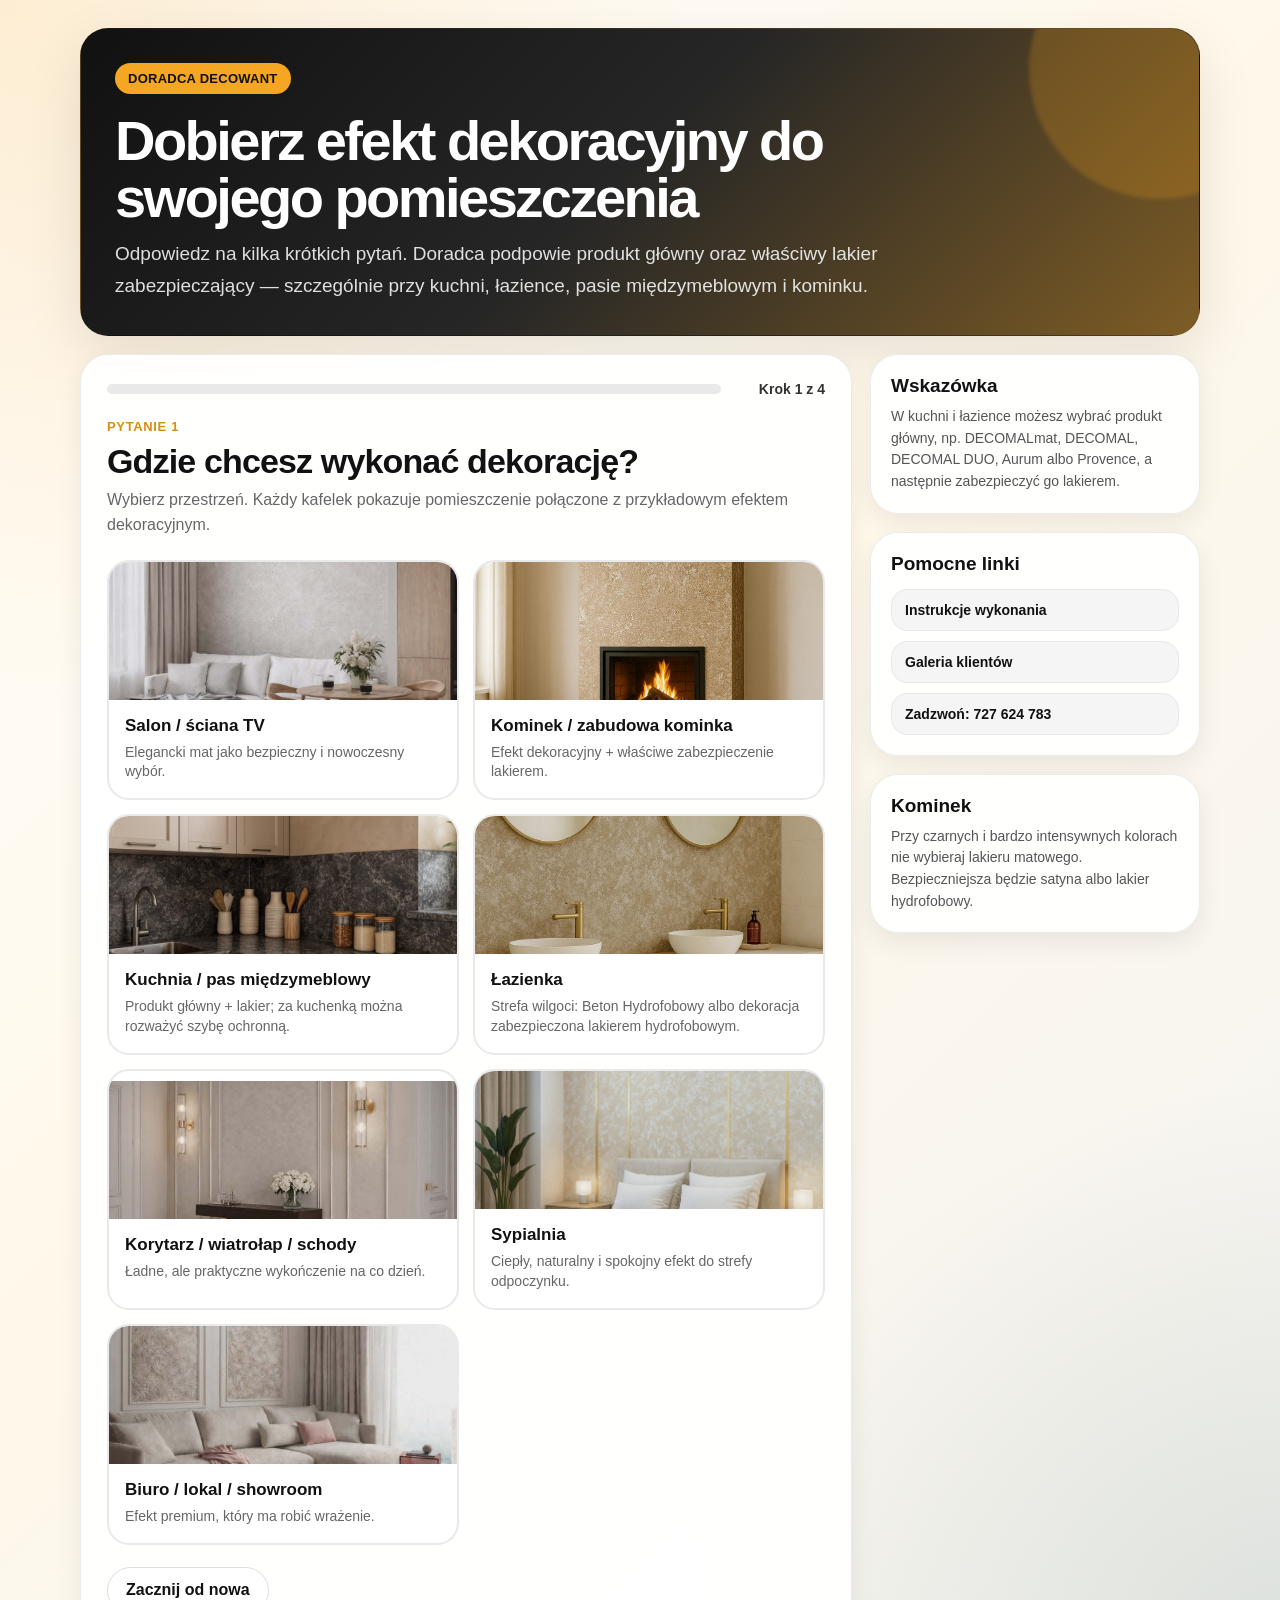
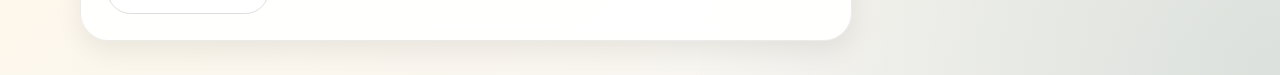
==== commit a512f507: "Update index.html zdjęcie supialni" ====
--- a/index.html
+++ b/index.html
@@ -67,7 +67,7 @@
               <button class="opt" data-answer="room" data-value="kuchnia"><img src="img/kuchnia-provence-lakier-hydrofobowy.jpg" alt="Kuchnia z dekoracją w pasie międzymeblowym"><div class="opt-content"><span>Kuchnia / pas międzymeblowy</span><small>Produkt główny + lakier; za kuchenką można rozważyć szybę ochronną.</small></div></button>
               <button class="opt" data-answer="room" data-value="lazienka"><img src="img/lazienka-beton-hydrofobowy.jpg" alt="Łazienka z betonem hydrofobowym"><div class="opt-content"><span>Łazienka</span><small>Strefa wilgoci: Beton Hydrofobowy albo dekoracja zabezpieczona lakierem hydrofobowym.</small></div></button>
               <button class="opt" data-answer="room" data-value="korytarz"><img src="img/korytarz-decomalmat.jpg" alt="Korytarz z efektem DECOMALmat"><div class="opt-content"><span>Korytarz / wiatrołap / schody</span><small>Ładne, ale praktyczne wykończenie na co dzień.</small></div></button>
-              <button class="opt" data-answer="room" data-value="sypialnia"><img src="img/salon-decomalmat.jpg" alt="Spokojny matowy efekt do sypialni"><div class="opt-content"><span>Sypialnia</span><small>Spokojny, ciepły lub matowy efekt do strefy odpoczynku.</small></div></button>
+              <button class="opt" data-answer="room" data-value="sypialnia"><img src="img/sypialnia-provence.jpg" alt="Sypialnia z efektem Provence"><div class="opt-content"><span>Sypialnia</span><small>Ciepły, naturalny i spokojny efekt do strefy odpoczynku.</small></div></button>
               <button class="opt" data-answer="room" data-value="lokal"><img src="img/lokal-decomal-duo.jpg" alt="Lokal lub showroom z efektem DECOMAL DUO"><div class="opt-content"><span>Biuro / lokal / showroom</span><small>Efekt premium, który ma robić wrażenie.</small></div></button>
             </div>
           </section>
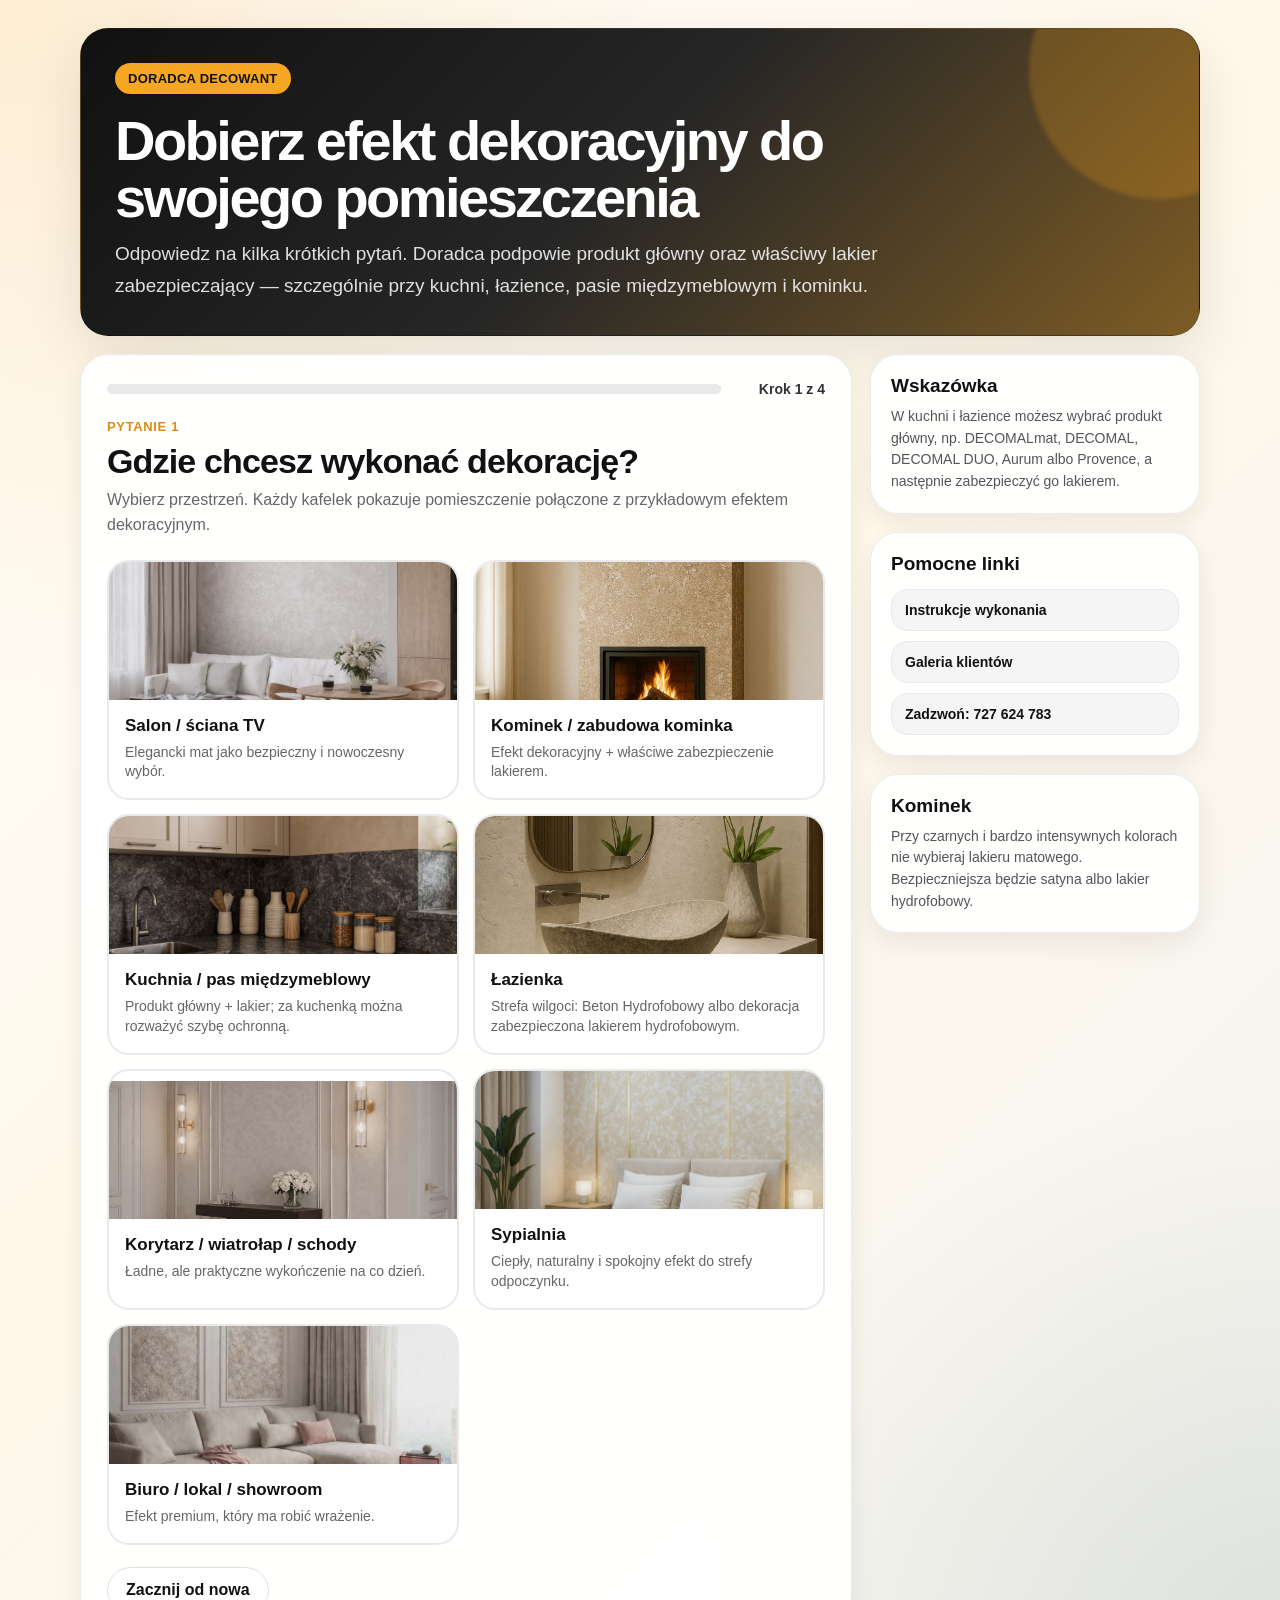
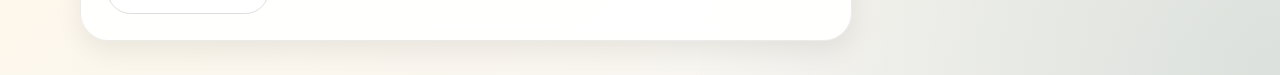
==== commit 7b859847: "Update index.html" ====
--- a/index.html
+++ b/index.html
@@ -5,6 +5,7 @@
   <meta name="viewport" content="width=device-width, initial-scale=1" />
   <title>Dobierz efekt dekoracyjny do pomieszczenia | Decowant</title>
   <meta name="description" content="Interaktywny doradca Decowant: dobierz farbę strukturalną, tynk dekoracyjny, beton hydrofobowy lub lakier zabezpieczający do salonu, kominka, kuchni, łazienki i innych pomieszczeń." />
+
   <style>
     :root{
       --orange:#f5a623;
@@ -19,31 +20,446 @@
       --radius-lg:28px;
       --radius-md:20px;
     }
+
     *{box-sizing:border-box}
     html{scroll-behavior:smooth}
-    body{margin:0;min-height:100vh;font-family:Arial,Helvetica,sans-serif;color:var(--text);background:radial-gradient(circle at top left,rgba(245,166,35,.20),transparent 34%),radial-gradient(circle at bottom right,rgba(49,90,58,.13),transparent 28%),linear-gradient(135deg,#fff 0%,#fff8ea 45%,#f4f4f4 100%)}
+
+    body{
+      margin:0;
+      min-height:100vh;
+      font-family:Arial,Helvetica,sans-serif;
+      color:var(--text);
+      background:
+        radial-gradient(circle at top left,rgba(245,166,35,.20),transparent 34%),
+        radial-gradient(circle at bottom right,rgba(49,90,58,.13),transparent 28%),
+        linear-gradient(135deg,#fff 0%,#fff8ea 45%,#f4f4f4 100%);
+    }
+
     a{color:inherit}
     button{font:inherit}
-    .page{width:min(1120px,calc(100% - 28px));margin:0 auto;padding:28px 0 34px}
-    .hero{position:relative;overflow:hidden;border:1px solid rgba(0,0,0,.08);border-radius:var(--radius-lg);background:linear-gradient(135deg,#111 0%,#262626 48%,#f5a623 170%);color:#fff;padding:34px;box-shadow:var(--shadow)}
-    .hero:after{content:"";position:absolute;right:-90px;top:-90px;width:260px;height:260px;border-radius:50%;background:rgba(245,166,35,.22);filter:blur(2px)}
-    .badge{display:inline-flex;align-items:center;gap:8px;padding:8px 13px;border-radius:999px;background:var(--orange);color:#111;font-weight:900;font-size:13px;letter-spacing:.02em;text-transform:uppercase}
-    .hero h1{position:relative;z-index:1;margin:18px 0 12px;max-width:850px;font-size:clamp(31px,5vw,56px);line-height:1.02;letter-spacing:-.045em}
-    .hero p{position:relative;z-index:1;max-width:780px;margin:0;color:rgba(255,255,255,.86);font-size:clamp(16px,2vw,19px);line-height:1.65}
-    .shell{margin-top:18px;display:grid;grid-template-columns:1fr 330px;gap:18px;align-items:start}
-    .panel,.side-card{background:rgba(255,255,255,.94);border:1px solid rgba(0,0,0,.08);border-radius:var(--radius-lg);box-shadow:var(--shadow-soft);backdrop-filter:blur(10px)}
-    .panel{padding:26px}.side{display:grid;gap:18px;position:sticky;top:18px}.side-card{padding:20px}
-    .progress{display:flex;align-items:center;gap:12px;margin-bottom:22px}.track{height:10px;flex:1;border-radius:999px;background:#e9e9e9;overflow:hidden}.fill{width:0;height:100%;border-radius:999px;background:linear-gradient(90deg,var(--orange),var(--black));transition:width .25s ease}.progress-text{min-width:92px;text-align:right;font-weight:900;color:#333;font-size:14px}
-    .step{display:none}.step.active{display:block;animation:fade .22s ease}@keyframes fade{from{opacity:0;transform:translateY(8px)}to{opacity:1;transform:translateY(0)}}
-    .kicker{color:var(--orange-dark);font-weight:900;text-transform:uppercase;letter-spacing:.05em;font-size:13px;margin-bottom:8px}.question{margin:0 0 8px;color:#111;font-size:clamp(24px,3vw,34px);line-height:1.12;letter-spacing:-.025em}.helper{margin:0 0 22px;color:var(--muted);line-height:1.55;font-size:16px}
-    .options{display:grid;grid-template-columns:repeat(2,minmax(0,1fr));gap:14px}.opt{width:100%;text-align:left;border:2px solid var(--border);border-radius:22px;background:#fff;cursor:pointer;padding:0;min-height:210px;overflow:hidden;transition:transform .18s ease,box-shadow .18s ease,border-color .18s ease}.opt:hover,.opt:focus-visible{border-color:var(--orange);transform:translateY(-2px);box-shadow:0 12px 28px rgba(0,0,0,.10);outline:none}.opt img{display:block;width:100%;height:138px;object-fit:cover;background:#eee}.opt-content{padding:16px}.opt span{display:block;color:#111;font-weight:900;font-size:17px;margin-bottom:7px}.opt small{display:block;color:var(--muted);font-size:14px;line-height:1.42}
-    .actions{display:flex;justify-content:space-between;align-items:center;gap:12px;margin-top:22px}.btn{display:inline-flex;align-items:center;justify-content:center;gap:8px;border:0;border-radius:999px;padding:13px 18px;font-weight:900;text-decoration:none;cursor:pointer;transition:transform .18s ease,box-shadow .18s ease;min-height:47px}.btn:hover{transform:translateY(-1px);box-shadow:0 8px 18px rgba(0,0,0,.10)}.btn-dark{background:#111;color:#fff}.btn-orange{background:var(--orange);color:#111}.btn-light{background:#f1f1f1;color:#111}.btn-outline{background:#fff;color:#111;border:1px solid #ddd}
-    .result{display:none}.result.active{display:block;animation:fade .22s ease}.result-head{border-radius:24px;padding:24px;background:linear-gradient(135deg,#111,#2c2c2c);color:#fff;margin-bottom:18px;position:relative;overflow:hidden}.result-head:after{content:"";position:absolute;width:180px;height:180px;right:-60px;bottom:-80px;border-radius:50%;background:rgba(245,166,35,.25)}.result-label{display:inline-block;background:var(--orange);color:#111;border-radius:999px;padding:7px 12px;font-weight:900;font-size:13px;text-transform:uppercase}.result h2{position:relative;z-index:1;margin:14px 0 8px;font-size:clamp(27px,4vw,44px);letter-spacing:-.035em;line-height:1.05}.result-head p{position:relative;z-index:1;margin:0;color:rgba(255,255,255,.86);line-height:1.62;max-width:760px;font-size:16px}.products{display:grid;grid-template-columns:repeat(2,minmax(0,1fr));gap:14px;margin-top:16px}.product{background:#fff;border:1px solid var(--border);border-radius:22px;overflow:hidden;box-shadow:0 8px 18px rgba(0,0,0,.05)}.product img{display:block;width:100%;height:190px;object-fit:cover;background:#eee}.product-body{padding:18px}.product h3{margin:0 0 8px;color:#111;font-size:20px;line-height:1.2}.product p{margin:0 0 14px;color:var(--muted);line-height:1.52;font-size:15px}.note{margin-top:16px;background:#fff8e8;border-left:5px solid var(--orange);border-radius:16px;padding:15px 16px;color:#333;line-height:1.55;font-size:15px}.warning{background:#111;color:#fff;border-left-color:var(--orange)}
-    .side-card h3{margin:0 0 9px;color:#111;font-size:19px}.side-card p{margin:0;color:#555;line-height:1.55;font-size:14px}.mini-links{display:grid;gap:10px;margin-top:14px}.mini-link{display:block;text-decoration:none;padding:12px 13px;border-radius:16px;background:#f5f5f5;color:#111;font-weight:900;font-size:14px;border:1px solid #e8e8e8}.path{display:flex;flex-wrap:wrap;gap:8px;margin-top:12px}.chip{display:inline-flex;align-items:center;padding:7px 10px;border-radius:999px;background:#f2f2f2;color:#333;font-weight:800;font-size:12px}.hidden{display:none!important}
-    @media(max-width:920px){.shell{grid-template-columns:1fr}.side{position:static;grid-template-columns:repeat(2,minmax(0,1fr))}}
-    @media(max-width:680px){.page{width:min(100% - 18px,1120px);padding:10px 0 18px}.hero{padding:24px 20px;border-radius:22px}.panel{padding:18px;border-radius:22px}.options,.products{grid-template-columns:1fr}.side{grid-template-columns:1fr}.actions{flex-direction:column;align-items:stretch}.btn{width:100%}.progress{align-items:flex-start;gap:8px;flex-direction:column}.progress-text{text-align:left;min-width:auto}.opt{min-height:auto}.opt img{height:170px}.product img{height:220px}}
+
+    .page{
+      width:min(1120px,calc(100% - 28px));
+      margin:0 auto;
+      padding:28px 0 34px;
+    }
+
+    .hero{
+      position:relative;
+      overflow:hidden;
+      border:1px solid rgba(0,0,0,.08);
+      border-radius:var(--radius-lg);
+      background:linear-gradient(135deg,#111 0%,#262626 48%,#f5a623 170%);
+      color:#fff;
+      padding:34px;
+      box-shadow:var(--shadow);
+    }
+
+    .hero:after{
+      content:"";
+      position:absolute;
+      right:-90px;
+      top:-90px;
+      width:260px;
+      height:260px;
+      border-radius:50%;
+      background:rgba(245,166,35,.22);
+      filter:blur(2px);
+    }
+
+    .badge{
+      display:inline-flex;
+      align-items:center;
+      gap:8px;
+      padding:8px 13px;
+      border-radius:999px;
+      background:var(--orange);
+      color:#111;
+      font-weight:900;
+      font-size:13px;
+      letter-spacing:.02em;
+      text-transform:uppercase;
+    }
+
+    .hero h1{
+      position:relative;
+      z-index:1;
+      margin:18px 0 12px;
+      max-width:850px;
+      font-size:clamp(31px,5vw,56px);
+      line-height:1.02;
+      letter-spacing:-.045em;
+    }
+
+    .hero p{
+      position:relative;
+      z-index:1;
+      max-width:780px;
+      margin:0;
+      color:rgba(255,255,255,.86);
+      font-size:clamp(16px,2vw,19px);
+      line-height:1.65;
+    }
+
+    .shell{
+      margin-top:18px;
+      display:grid;
+      grid-template-columns:1fr 330px;
+      gap:18px;
+      align-items:start;
+    }
+
+    .panel,
+    .side-card{
+      background:rgba(255,255,255,.94);
+      border:1px solid rgba(0,0,0,.08);
+      border-radius:var(--radius-lg);
+      box-shadow:var(--shadow-soft);
+      backdrop-filter:blur(10px);
+    }
+
+    .panel{padding:26px}
+
+    .side{
+      display:grid;
+      gap:18px;
+      position:sticky;
+      top:18px;
+    }
+
+    .side-card{padding:20px}
+
+    .progress{
+      display:flex;
+      align-items:center;
+      gap:12px;
+      margin-bottom:22px;
+    }
+
+    .track{
+      height:10px;
+      flex:1;
+      border-radius:999px;
+      background:#e9e9e9;
+      overflow:hidden;
+    }
+
+    .fill{
+      width:0;
+      height:100%;
+      border-radius:999px;
+      background:linear-gradient(90deg,var(--orange),var(--black));
+      transition:width .25s ease;
+    }
+
+    .progress-text{
+      min-width:92px;
+      text-align:right;
+      font-weight:900;
+      color:#333;
+      font-size:14px;
+    }
+
+    .step{display:none}
+    .step.active{display:block;animation:fade .22s ease}
+
+    @keyframes fade{
+      from{opacity:0;transform:translateY(8px)}
+      to{opacity:1;transform:translateY(0)}
+    }
+
+    .kicker{
+      color:var(--orange-dark);
+      font-weight:900;
+      text-transform:uppercase;
+      letter-spacing:.05em;
+      font-size:13px;
+      margin-bottom:8px;
+    }
+
+    .question{
+      margin:0 0 8px;
+      color:#111;
+      font-size:clamp(24px,3vw,34px);
+      line-height:1.12;
+      letter-spacing:-.025em;
+    }
+
+    .helper{
+      margin:0 0 22px;
+      color:var(--muted);
+      line-height:1.55;
+      font-size:16px;
+    }
+
+    .options{
+      display:grid;
+      grid-template-columns:repeat(2,minmax(0,1fr));
+      gap:14px;
+    }
+
+    .opt{
+      width:100%;
+      text-align:left;
+      border:2px solid var(--border);
+      border-radius:22px;
+      background:#fff;
+      cursor:pointer;
+      padding:0;
+      min-height:210px;
+      overflow:hidden;
+      transition:transform .18s ease,box-shadow .18s ease,border-color .18s ease;
+    }
+
+    .opt:hover,
+    .opt:focus-visible{
+      border-color:var(--orange);
+      transform:translateY(-2px);
+      box-shadow:0 12px 28px rgba(0,0,0,.10);
+      outline:none;
+    }
+
+    .opt img{
+      display:block;
+      width:100%;
+      height:138px;
+      object-fit:cover;
+      background:#eee;
+    }
+
+    .opt-content{padding:16px}
+
+    .opt span{
+      display:block;
+      color:#111;
+      font-weight:900;
+      font-size:17px;
+      margin-bottom:7px;
+    }
+
+    .opt small{
+      display:block;
+      color:var(--muted);
+      font-size:14px;
+      line-height:1.42;
+    }
+
+    .actions{
+      display:flex;
+      justify-content:space-between;
+      align-items:center;
+      gap:12px;
+      margin-top:22px;
+    }
+
+    .btn{
+      display:inline-flex;
+      align-items:center;
+      justify-content:center;
+      gap:8px;
+      border:0;
+      border-radius:999px;
+      padding:13px 18px;
+      font-weight:900;
+      text-decoration:none;
+      cursor:pointer;
+      transition:transform .18s ease,box-shadow .18s ease;
+      min-height:47px;
+    }
+
+    .btn:hover{
+      transform:translateY(-1px);
+      box-shadow:0 8px 18px rgba(0,0,0,.10);
+    }
+
+    .btn-dark{background:#111;color:#fff}
+    .btn-orange{background:var(--orange);color:#111}
+    .btn-light{background:#f1f1f1;color:#111}
+    .btn-outline{background:#fff;color:#111;border:1px solid #ddd}
+
+    .result{display:none}
+    .result.active{display:block;animation:fade .22s ease}
+
+    .result-head{
+      border-radius:24px;
+      padding:24px;
+      background:linear-gradient(135deg,#111,#2c2c2c);
+      color:#fff;
+      margin-bottom:18px;
+      position:relative;
+      overflow:hidden;
+    }
+
+    .result-head:after{
+      content:"";
+      position:absolute;
+      width:180px;
+      height:180px;
+      right:-60px;
+      bottom:-80px;
+      border-radius:50%;
+      background:rgba(245,166,35,.25);
+    }
+
+    .result-label{
+      display:inline-block;
+      background:var(--orange);
+      color:#111;
+      border-radius:999px;
+      padding:7px 12px;
+      font-weight:900;
+      font-size:13px;
+      text-transform:uppercase;
+    }
+
+    .result h2{
+      position:relative;
+      z-index:1;
+      margin:14px 0 8px;
+      font-size:clamp(27px,4vw,44px);
+      letter-spacing:-.035em;
+      line-height:1.05;
+    }
+
+    .result-head p{
+      position:relative;
+      z-index:1;
+      margin:0;
+      color:rgba(255,255,255,.86);
+      line-height:1.62;
+      max-width:760px;
+      font-size:16px;
+    }
+
+    .products{
+      display:grid;
+      grid-template-columns:repeat(2,minmax(0,1fr));
+      gap:14px;
+      margin-top:16px;
+    }
+
+    .product{
+      background:#fff;
+      border:1px solid var(--border);
+      border-radius:22px;
+      overflow:hidden;
+      box-shadow:0 8px 18px rgba(0,0,0,.05);
+    }
+
+    .product img{
+      display:block;
+      width:100%;
+      height:190px;
+      object-fit:cover;
+      background:#eee;
+    }
+
+    .product-body{padding:18px}
+
+    .product h3{
+      margin:0 0 8px;
+      color:#111;
+      font-size:20px;
+      line-height:1.2;
+    }
+
+    .product p{
+      margin:0 0 14px;
+      color:var(--muted);
+      line-height:1.52;
+      font-size:15px;
+    }
+
+    .note{
+      margin-top:16px;
+      background:#fff8e8;
+      border-left:5px solid var(--orange);
+      border-radius:16px;
+      padding:15px 16px;
+      color:#333;
+      line-height:1.55;
+      font-size:15px;
+    }
+
+    .warning{
+      background:#111;
+      color:#fff;
+      border-left-color:var(--orange);
+    }
+
+    .side-card h3{
+      margin:0 0 9px;
+      color:#111;
+      font-size:19px;
+    }
+
+    .side-card p{
+      margin:0;
+      color:#555;
+      line-height:1.55;
+      font-size:14px;
+    }
+
+    .mini-links{
+      display:grid;
+      gap:10px;
+      margin-top:14px;
+    }
+
+    .mini-link{
+      display:block;
+      text-decoration:none;
+      padding:12px 13px;
+      border-radius:16px;
+      background:#f5f5f5;
+      color:#111;
+      font-weight:900;
+      font-size:14px;
+      border:1px solid #e8e8e8;
+    }
+
+    .path{
+      display:flex;
+      flex-wrap:wrap;
+      gap:8px;
+      margin-top:12px;
+    }
+
+    .chip{
+      display:inline-flex;
+      align-items:center;
+      padding:7px 10px;
+      border-radius:999px;
+      background:#f2f2f2;
+      color:#333;
+      font-weight:800;
+      font-size:12px;
+    }
+
+    .hidden{display:none!important}
+
+    @media(max-width:920px){
+      .shell{grid-template-columns:1fr}
+      .side{position:static;grid-template-columns:repeat(2,minmax(0,1fr))}
+    }
+
+    @media(max-width:680px){
+      .page{width:min(100% - 18px,1120px);padding:10px 0 18px}
+      .hero{padding:24px 20px;border-radius:22px}
+      .panel{padding:18px;border-radius:22px}
+      .options,.products{grid-template-columns:1fr}
+      .side{grid-template-columns:1fr}
+      .actions{flex-direction:column;align-items:stretch}
+      .btn{width:100%}
+      .progress{align-items:flex-start;gap:8px;flex-direction:column}
+      .progress-text{text-align:left;min-width:auto}
+      .opt{min-height:auto}
+      .opt img{height:170px}
+      .product img{height:220px}
+    }
   </style>
 </head>
+
 <body>
   <main class="page">
     <section class="hero">
@@ -54,21 +470,76 @@
 
     <div class="shell">
       <section class="panel" aria-live="polite">
-        <div class="progress"><div class="track"><div class="fill" id="progressFill"></div></div><div class="progress-text" id="progressText">Krok 1 z 4</div></div>
+        <div class="progress">
+          <div class="track">
+            <div class="fill" id="progressFill"></div>
+          </div>
+          <div class="progress-text" id="progressText">Krok 1 z 4</div>
+        </div>
 
         <div id="quizSteps">
+
           <section class="step active" data-step="room">
             <div class="kicker">Pytanie 1</div>
             <h2 class="question">Gdzie chcesz wykonać dekorację?</h2>
             <p class="helper">Wybierz przestrzeń. Każdy kafelek pokazuje pomieszczenie połączone z przykładowym efektem dekoracyjnym.</p>
+
             <div class="options">
-              <button class="opt" data-answer="room" data-value="salon"><img src="img/salon-decomalmat.jpg" alt="Salon z efektem DECOMALmat"><div class="opt-content"><span>Salon / ściana TV</span><small>Elegancki mat jako bezpieczny i nowoczesny wybór.</small></div></button>
-              <button class="opt" data-answer="room" data-value="kominek"><img src="img/kominek-provence.jpg" alt="Kominek z efektem Provence"><div class="opt-content"><span>Kominek / zabudowa kominka</span><small>Efekt dekoracyjny + właściwe zabezpieczenie lakierem.</small></div></button>
-              <button class="opt" data-answer="room" data-value="kuchnia"><img src="img/kuchnia-provence-lakier-hydrofobowy.jpg" alt="Kuchnia z dekoracją w pasie międzymeblowym"><div class="opt-content"><span>Kuchnia / pas międzymeblowy</span><small>Produkt główny + lakier; za kuchenką można rozważyć szybę ochronną.</small></div></button>
-              <button class="opt" data-answer="room" data-value="lazienka"><img src="img/lazienka-beton-hydrofobowy.jpg" alt="Łazienka z betonem hydrofobowym"><div class="opt-content"><span>Łazienka</span><small>Strefa wilgoci: Beton Hydrofobowy albo dekoracja zabezpieczona lakierem hydrofobowym.</small></div></button>
-              <button class="opt" data-answer="room" data-value="korytarz"><img src="img/korytarz-decomalmat.jpg" alt="Korytarz z efektem DECOMALmat"><div class="opt-content"><span>Korytarz / wiatrołap / schody</span><small>Ładne, ale praktyczne wykończenie na co dzień.</small></div></button>
-              <button class="opt" data-answer="room" data-value="sypialnia"><img src="img/sypialnia-provence.jpg" alt="Sypialnia z efektem Provence"><div class="opt-content"><span>Sypialnia</span><small>Ciepły, naturalny i spokojny efekt do strefy odpoczynku.</small></div></button>
-              <button class="opt" data-answer="room" data-value="lokal"><img src="img/lokal-decomal-duo.jpg" alt="Lokal lub showroom z efektem DECOMAL DUO"><div class="opt-content"><span>Biuro / lokal / showroom</span><small>Efekt premium, który ma robić wrażenie.</small></div></button>
+              <button class="opt" data-answer="room" data-value="salon">
+                <img src="img/salon-decomalmat.jpg" alt="Salon z efektem DECOMALmat">
+                <div class="opt-content">
+                  <span>Salon / ściana TV</span>
+                  <small>Elegancki mat jako bezpieczny i nowoczesny wybór.</small>
+                </div>
+              </button>
+
+              <button class="opt" data-answer="room" data-value="kominek">
+                <img src="img/kominek-provence.jpg" alt="Kominek z efektem Provence">
+                <div class="opt-content">
+                  <span>Kominek / zabudowa kominka</span>
+                  <small>Efekt dekoracyjny + właściwe zabezpieczenie lakierem.</small>
+                </div>
+              </button>
+
+              <button class="opt" data-answer="room" data-value="kuchnia">
+                <img src="img/kuchnia-provence-lakier-hydrofobowy.jpg" alt="Kuchnia z dekoracją w pasie międzymeblowym">
+                <div class="opt-content">
+                  <span>Kuchnia / pas międzymeblowy</span>
+                  <small>Produkt główny + lakier; za kuchenką można rozważyć szybę ochronną.</small>
+                </div>
+              </button>
+
+              <button class="opt" data-answer="room" data-value="lazienka">
+                <img src="img/beton-hydrofobowy-lazienka.jpg" alt="Łazienka z betonem hydrofobowym">
+                <div class="opt-content">
+                  <span>Łazienka</span>
+                  <small>Strefa wilgoci: Beton Hydrofobowy albo dekoracja zabezpieczona lakierem hydrofobowym.</small>
+                </div>
+              </button>
+
+              <button class="opt" data-answer="room" data-value="korytarz">
+                <img src="img/korytarz-decomalmat.jpg" alt="Korytarz z efektem DECOMALmat">
+                <div class="opt-content">
+                  <span>Korytarz / wiatrołap / schody</span>
+                  <small>Ładne, ale praktyczne wykończenie na co dzień.</small>
+                </div>
+              </button>
+
+              <button class="opt" data-answer="room" data-value="sypialnia">
+                <img src="img/sypialnia-provence.jpg" alt="Sypialnia z efektem Provence">
+                <div class="opt-content">
+                  <span>Sypialnia</span>
+                  <small>Ciepły, naturalny i spokojny efekt do strefy odpoczynku.</small>
+                </div>
+              </button>
+
+              <button class="opt" data-answer="room" data-value="lokal">
+                <img src="img/lokal-decomal-duo.jpg" alt="Lokal lub showroom z efektem DECOMAL DUO">
+                <div class="opt-content">
+                  <span>Biuro / lokal / showroom</span>
+                  <small>Efekt premium, który ma robić wrażenie.</small>
+                </div>
+              </button>
             </div>
           </section>
 
@@ -76,10 +547,31 @@
             <div class="kicker">Pytanie 2</div>
             <h2 class="question">Jaki system chcesz zastosować?</h2>
             <p class="helper">Możesz wybrać Beton Hydrofobowy jako tynk do stref mokrych albo produkt dekoracyjny jako bazę, którą następnie zabezpieczamy lakierem.</p>
+
             <div class="options">
-              <button class="opt" data-answer="wetSystem" data-value="betonHydro"><img src="img/lazienka-beton-hydrofobowy.jpg" alt="Beton Hydrofobowy"><div class="opt-content"><span>Beton Hydrofobowy</span><small>Tynk dekoracyjny do stref mokrych — łazienka, kuchnia, pas międzymeblowy.</small></div></button>
-              <button class="opt" data-answer="wetSystem" data-value="dekoracjaLakier"><img src="img/kuchnia-provence-lakier-hydrofobowy.jpg" alt="Dekoracja zabezpieczona lakierem"><div class="opt-content"><span>Produkt dekoracyjny + lakier</span><small>DECOMALmat, DECOMAL, DECOMAL DUO, Aurum albo Provence jako produkt główny + lakier zabezpieczający.</small></div></button>
-              <button class="opt" data-answer="wetSystem" data-value="nieWiem"><img src="img/lazienka-aurum-lakier.jpg" alt="Dekoracja w łazience"><div class="opt-content"><span>Nie wiem, co będzie lepsze</span><small>Pokażemy obie ścieżki: Beton Hydrofobowy oraz dekorację pokrytą lakierem.</small></div></button>
+              <button class="opt" data-answer="wetSystem" data-value="betonHydro">
+                <img src="img/beton-hydrofobowy-lazienka.jpg" alt="Beton Hydrofobowy w łazience">
+                <div class="opt-content">
+                  <span>Beton Hydrofobowy</span>
+                  <small>Tynk dekoracyjny do stref mokrych — łazienka, kuchnia, pas międzymeblowy.</small>
+                </div>
+              </button>
+
+              <button class="opt" data-answer="wetSystem" data-value="dekoracjaLakier">
+                <img src="img/kuchnia-provence-lakier-hydrofobowy.jpg" alt="Dekoracja zabezpieczona lakierem">
+                <div class="opt-content">
+                  <span>Produkt dekoracyjny + lakier</span>
+                  <small>DECOMALmat, DECOMAL, DECOMAL DUO, Aurum albo Provence jako produkt główny + lakier zabezpieczający.</small>
+                </div>
+              </button>
+
+              <button class="opt" data-answer="wetSystem" data-value="nieWiem">
+                <img src="img/beton-hydrofobowy-lazienka.jpg" alt="Łazienka z betonem hydrofobowym">
+                <div class="opt-content">
+                  <span>Nie wiem, co będzie lepsze</span>
+                  <small>Pokażemy obie ścieżki: Beton Hydrofobowy oraz dekorację pokrytą lakierem.</small>
+                </div>
+              </button>
             </div>
           </section>
 
@@ -87,13 +579,55 @@
             <div class="kicker">Pytanie 3</div>
             <h2 class="question">Jaki produkt główny chcesz pokryć lakierem?</h2>
             <p class="helper">Wybierz dekorację, a wynik dobierze do niej lakier. W kuchni i łazience domyślnie rekomendujemy lakier hydrofobowy.</p>
+
             <div class="options">
-              <button class="opt" data-answer="wetMainProduct" data-value="decomalmat"><img src="img/salon-decomalmat.jpg" alt="DECOMALmat"><div class="opt-content"><span>DECOMALmat</span><small>Matowa dekoracja premium + lakier zabezpieczający.</small></div></button>
-              <button class="opt" data-answer="wetMainProduct" data-value="decomal"><img src="img/salon-decomal.jpg" alt="DECOMAL"><div class="opt-content"><span>DECOMAL</span><small>Metaliczny efekt dekoracyjny + lakier zabezpieczający.</small></div></button>
-              <button class="opt" data-answer="wetMainProduct" data-value="duo"><img src="img/lokal-decomal-duo.jpg" alt="DECOMAL DUO"><div class="opt-content"><span>DECOMAL DUO</span><small>Mocniejszy efekt dekoracyjny + lakier zabezpieczający.</small></div></button>
-              <button class="opt" data-answer="wetMainProduct" data-value="aurum"><img src="img/lazienka-aurum-lakier.jpg" alt="Aurum Decoverni"><div class="opt-content"><span>Aurum Decoverni / Design Decowant</span><small>Efekt premium + lakier zabezpieczający.</small></div></button>
-              <button class="opt" data-answer="wetMainProduct" data-value="provence"><img src="img/kuchnia-provence-lakier-hydrofobowy.jpg" alt="Provence"><div class="opt-content"><span>Provence</span><small>Naturalny efekt glinki weneckiej + lakier zabezpieczający.</small></div></button>
-              <button class="opt" data-answer="wetMainProduct" data-value="nieWiem"><img src="img/lazienka-beton-hydrofobowy.jpg" alt="Nie wiem"><div class="opt-content"><span>Nie wiem</span><small>Pokażemy najbezpieczniejsze kierunki do porównania.</small></div></button>
+              <button class="opt" data-answer="wetMainProduct" data-value="decomalmat">
+                <img src="img/salon-decomalmat.jpg" alt="DECOMALmat">
+                <div class="opt-content">
+                  <span>DECOMALmat</span>
+                  <small>Matowa dekoracja premium + lakier zabezpieczający.</small>
+                </div>
+              </button>
+
+              <button class="opt" data-answer="wetMainProduct" data-value="decomal">
+                <img src="img/salon-decomal.jpg" alt="DECOMAL">
+                <div class="opt-content">
+                  <span>DECOMAL</span>
+                  <small>Metaliczny efekt dekoracyjny + lakier zabezpieczający.</small>
+                </div>
+              </button>
+
+              <button class="opt" data-answer="wetMainProduct" data-value="duo">
+                <img src="img/lokal-decomal-duo.jpg" alt="DECOMAL DUO">
+                <div class="opt-content">
+                  <span>DECOMAL DUO</span>
+                  <small>Mocniejszy efekt dekoracyjny + lakier zabezpieczający.</small>
+                </div>
+              </button>
+
+              <button class="opt" data-answer="wetMainProduct" data-value="aurum">
+                <img src="img/aurum-braz-sztukateria.jpg" alt="Aurum Decoverni w kolorze brązowym">
+                <div class="opt-content">
+                  <span>Aurum Decoverni / Design Decowant</span>
+                  <small>Efekt premium + lakier zabezpieczający.</small>
+                </div>
+              </button>
+
+              <button class="opt" data-answer="wetMainProduct" data-value="provence">
+                <img src="img/provence-zielona-lazienka.jpg" alt="Provence w zielonej łazience">
+                <div class="opt-content">
+                  <span>Provence</span>
+                  <small>Naturalny efekt glinki weneckiej + lakier zabezpieczający.</small>
+                </div>
+              </button>
+
+              <button class="opt" data-answer="wetMainProduct" data-value="nieWiem">
+                <img src="img/beton-hydrofobowy-lazienka.jpg" alt="Nie wiem, który produkt wybrać">
+                <div class="opt-content">
+                  <span>Nie wiem</span>
+                  <small>Pokażemy najbezpieczniejsze kierunki do porównania.</small>
+                </div>
+              </button>
             </div>
           </section>
 
@@ -101,11 +635,39 @@
             <div class="kicker">Pytanie 2</div>
             <h2 class="question">Jaki efekt najbardziej Ci się podoba?</h2>
             <p class="helper">Wybierz kierunek wizualny. Doradca pokaże produkty zgodne z tym stylem.</p>
+
             <div class="options">
-              <button class="opt" data-answer="effect" data-value="mat"><img src="img/salon-decomalmat.jpg" alt="Matowy efekt"><div class="opt-content"><span>Matowy, spokojny, elegancki</span><small>DECOMALmat, Provence, efekty mineralne.</small></div></button>
-              <button class="opt" data-answer="effect" data-value="metal"><img src="img/salon-decomal.jpg" alt="Metaliczny efekt"><div class="opt-content"><span>Połysk / metalik / refleksy</span><small>DECOMAL, DECOMAL DUO, Aurum Decoverni / Design Decowant.</small></div></button>
-              <button class="opt" data-answer="effect" data-value="natural"><img src="img/kuchnia-provence-lakier-hydrofobowy.jpg" alt="Naturalny efekt"><div class="opt-content"><span>Naturalny, ciepły, przetarty</span><small>Provence i spokojniejsze dekoracje.</small></div></button>
-              <button class="opt" data-answer="effect" data-value="wow"><img src="img/lokal-decomal-duo.jpg" alt="Efekt premium"><div class="opt-content"><span>Mocny efekt premium</span><small>DECOMAL DUO, DECOMAL albo Aurum.</small></div></button>
+              <button class="opt" data-answer="effect" data-value="mat">
+                <img src="img/salon-decomalmat.jpg" alt="Matowy efekt">
+                <div class="opt-content">
+                  <span>Matowy, spokojny, elegancki</span>
+                  <small>DECOMALmat, Provence, efekty mineralne.</small>
+                </div>
+              </button>
+
+              <button class="opt" data-answer="effect" data-value="metal">
+                <img src="img/aurum-braz-sztukateria.jpg" alt="Metaliczny efekt Aurum">
+                <div class="opt-content">
+                  <span>Połysk / metalik / refleksy</span>
+                  <small>DECOMAL, DECOMAL DUO, Aurum Decoverni / Design Decowant.</small>
+                </div>
+              </button>
+
+              <button class="opt" data-answer="effect" data-value="natural">
+                <img src="img/provence-zielona-lazienka.jpg" alt="Naturalny efekt Provence">
+                <div class="opt-content">
+                  <span>Naturalny, ciepły, przetarty</span>
+                  <small>Provence i spokojniejsze dekoracje.</small>
+                </div>
+              </button>
+
+              <button class="opt" data-answer="effect" data-value="wow">
+                <img src="img/lokal-decomal-duo.jpg" alt="Efekt premium">
+                <div class="opt-content">
+                  <span>Mocny efekt premium</span>
+                  <small>DECOMAL DUO, DECOMAL albo Aurum.</small>
+                </div>
+              </button>
             </div>
           </section>
 
@@ -113,10 +675,31 @@
             <div class="kicker">Pytanie 3</div>
             <h2 class="question">Kto będzie wykonywał dekorację?</h2>
             <p class="helper">To pytanie pomaga dobrać prostszy lub bardziej efektowny system.</p>
+
             <div class="options">
-              <button class="opt" data-answer="application" data-value="sam"><img src="img/korytarz-decomalmat.jpg" alt="Samodzielna dekoracja"><div class="opt-content"><span>Samodzielnie</span><small>Wynik będzie bardziej praktyczny i bezpieczny aplikacyjnie.</small></div></button>
-              <button class="opt" data-answer="application" data-value="fachowiec"><img src="img/lokal-decomal-duo.jpg" alt="Efekt dla fachowca"><div class="opt-content"><span>Fachowiec</span><small>Możemy zaproponować mocniejsze efekty i techniki wymagające wprawy.</small></div></button>
-              <button class="opt" data-answer="application" data-value="nieWiem"><img src="img/salon-decomalmat.jpg" alt="Jeszcze nie wiem"><div class="opt-content"><span>Jeszcze nie wiem</span><small>Pokażemy produkty i materiały pomocnicze do decyzji.</small></div></button>
+              <button class="opt" data-answer="application" data-value="sam">
+                <img src="img/korytarz-decomalmat.jpg" alt="Samodzielna dekoracja">
+                <div class="opt-content">
+                  <span>Samodzielnie</span>
+                  <small>Wynik będzie bardziej praktyczny i bezpieczny aplikacyjnie.</small>
+                </div>
+              </button>
+
+              <button class="opt" data-answer="application" data-value="fachowiec">
+                <img src="img/lokal-decomal-duo.jpg" alt="Efekt dla fachowca">
+                <div class="opt-content">
+                  <span>Fachowiec</span>
+                  <small>Możemy zaproponować mocniejsze efekty i techniki wymagające wprawy.</small>
+                </div>
+              </button>
+
+              <button class="opt" data-answer="application" data-value="nieWiem">
+                <img src="img/salon-decomalmat.jpg" alt="Jeszcze nie wiem">
+                <div class="opt-content">
+                  <span>Jeszcze nie wiem</span>
+                  <small>Pokażemy produkty i materiały pomocnicze do decyzji.</small>
+                </div>
+              </button>
             </div>
           </section>
 
@@ -124,10 +707,31 @@
             <div class="kicker">Pytanie 4</div>
             <h2 class="question">Jaki kolor planujesz na kominku?</h2>
             <p class="helper">To ważne przy wyborze lakieru. Przy czarnych i bardzo intensywnych kolorach nie rekomendujemy lakieru matowego.</p>
+
             <div class="options">
-              <button class="opt" data-answer="fireplaceColor" data-value="jasny"><img src="img/kominek-provence.jpg" alt="Jasny kominek"><div class="opt-content"><span>Jasny / neutralny / spokojny</span><small>Można rozważyć mat, satynę albo hydrofob — zależnie od efektu.</small></div></button>
-              <button class="opt" data-answer="fireplaceColor" data-value="ciemny"><img src="img/produkt-decomalmat-ciemny.jpg" alt="Ciemny efekt"><div class="opt-content"><span>Czarny / grafitowy / bardzo intensywny</span><small>Lepsza będzie satyna albo lakier hydrofobowy, nie mat.</small></div></button>
-              <button class="opt" data-answer="fireplaceColor" data-value="nieWiem"><img src="img/salon-decomalmat.jpg" alt="Kolor nieustalony"><div class="opt-content"><span>Jeszcze nie wiem</span><small>Wynik pokaże ostrożną rekomendację i zachętę do konsultacji.</small></div></button>
+              <button class="opt" data-answer="fireplaceColor" data-value="jasny">
+                <img src="img/kominek-provence.jpg" alt="Jasny kominek">
+                <div class="opt-content">
+                  <span>Jasny / neutralny / spokojny</span>
+                  <small>Można rozważyć mat, satynę albo hydrofob — zależnie od efektu.</small>
+                </div>
+              </button>
+
+              <button class="opt" data-answer="fireplaceColor" data-value="ciemny">
+                <img src="img/produkt-decomalmat-ciemny.jpg" alt="Ciemny efekt">
+                <div class="opt-content">
+                  <span>Czarny / grafitowy / bardzo intensywny</span>
+                  <small>Lepsza będzie satyna albo lakier hydrofobowy, nie mat.</small>
+                </div>
+              </button>
+
+              <button class="opt" data-answer="fireplaceColor" data-value="nieWiem">
+                <img src="img/salon-decomalmat.jpg" alt="Kolor nieustalony">
+                <div class="opt-content">
+                  <span>Jeszcze nie wiem</span>
+                  <small>Wynik pokaże ostrożną rekomendację i zachętę do konsultacji.</small>
+                </div>
+              </button>
             </div>
           </section>
 
@@ -135,48 +739,519 @@
             <div class="kicker">Pytanie 4</div>
             <h2 class="question">Co jest dla Ciebie najważniejsze?</h2>
             <p class="helper">Ostatni wybór doprecyzuje rekomendację.</p>
+
             <div class="options">
-              <button class="opt" data-answer="usage" data-value="wyglad"><img src="img/lokal-decomal-duo.jpg" alt="Wygląd"><div class="opt-content"><span>Wygląd i efekt dekoracyjny</span><small>Priorytet: wizualny charakter ściany.</small></div></button>
-              <button class="opt" data-answer="usage" data-value="praktycznosc"><img src="img/lazienka-beton-hydrofobowy.jpg" alt="Praktyczność"><div class="opt-content"><span>Praktyczność i łatwiejsze utrzymanie</span><small>Priorytet: odporność na codzienne użytkowanie.</small></div></button>
-              <button class="opt" data-answer="usage" data-value="latwosc"><img src="img/korytarz-decomalmat.jpg" alt="Łatwiejsza aplikacja"><div class="opt-content"><span>Łatwiejsza aplikacja</span><small>Priorytet: rozsądny wybór do samodzielnego wykonania.</small></div></button>
+              <button class="opt" data-answer="usage" data-value="wyglad">
+                <img src="img/lokal-decomal-duo.jpg" alt="Wygląd">
+                <div class="opt-content">
+                  <span>Wygląd i efekt dekoracyjny</span>
+                  <small>Priorytet: wizualny charakter ściany.</small>
+                </div>
+              </button>
+
+              <button class="opt" data-answer="usage" data-value="praktycznosc">
+                <img src="img/beton-hydrofobowy-lazienka.jpg" alt="Praktyczność">
+                <div class="opt-content">
+                  <span>Praktyczność i łatwiejsze utrzymanie</span>
+                  <small>Priorytet: odporność na codzienne użytkowanie.</small>
+                </div>
+              </button>
+
+              <button class="opt" data-answer="usage" data-value="latwosc">
+                <img src="img/korytarz-decomalmat.jpg" alt="Łatwiejsza aplikacja">
+                <div class="opt-content">
+                  <span>Łatwiejsza aplikacja</span>
+                  <small>Priorytet: rozsądny wybór do samodzielnego wykonania.</small>
+                </div>
+              </button>
             </div>
           </section>
+
         </div>
 
         <section class="result" id="resultBox">
-          <div class="result-head"><span class="result-label" id="resultLabel">Rekomendacja</span><h2 id="resultTitle">Wynik</h2><p id="resultDesc"></p></div>
-          <div class="path" id="resultPath"></div><div class="products" id="resultProducts"></div><div id="resultNotes"></div>
-          <div class="actions"><button class="btn btn-light" type="button" id="restartBtn">Rozwiąż ponownie</button><a class="btn btn-dark" href="https://www.sklepdecowant.pl/pl/i/Instrukcje-wykonania-tynkow-i-farb-dekoracyjnych/17" target="_blank" rel="noopener">Instrukcje wykonania</a></div>
+          <div class="result-head">
+            <span class="result-label" id="resultLabel">Rekomendacja</span>
+            <h2 id="resultTitle">Wynik</h2>
+            <p id="resultDesc"></p>
+          </div>
+
+          <div class="path" id="resultPath"></div>
+          <div class="products" id="resultProducts"></div>
+          <div id="resultNotes"></div>
+
+          <div class="actions">
+            <button class="btn btn-light" type="button" id="restartBtn">Rozwiąż ponownie</button>
+            <a class="btn btn-dark" href="https://www.sklepdecowant.pl/pl/i/Instrukcje-wykonania-tynkow-i-farb-dekoracyjnych/17" target="_blank" rel="noopener">Instrukcje wykonania</a>
+          </div>
         </section>
-        <div class="actions" id="navActions"><button class="btn btn-light" type="button" id="backBtn">Wróć</button><button class="btn btn-outline" type="button" id="restartBtnTop">Zacznij od nowa</button></div>
+
+        <div class="actions" id="navActions">
+          <button class="btn btn-light" type="button" id="backBtn">Wróć</button>
+          <button class="btn btn-outline" type="button" id="restartBtnTop">Zacznij od nowa</button>
+        </div>
       </section>
 
       <aside class="side">
-        <div class="side-card"><h3>Wskazówka</h3><p>W kuchni i łazience możesz wybrać produkt główny, np. DECOMALmat, DECOMAL, DECOMAL DUO, Aurum albo Provence, a następnie zabezpieczyć go lakierem.</p></div>
-        <div class="side-card"><h3>Pomocne linki</h3><div class="mini-links"><a class="mini-link" href="https://www.sklepdecowant.pl/pl/i/Instrukcje-wykonania-tynkow-i-farb-dekoracyjnych/17" target="_blank" rel="noopener">Instrukcje wykonania</a><a class="mini-link" href="https://www.sklepdecowant.pl/pl/i/Zdjecia-klientow/18" target="_blank" rel="noopener">Galeria klientów</a><a class="mini-link" href="tel:727624783">Zadzwoń: 727 624 783</a></div></div>
-        <div class="side-card"><h3>Kominek</h3><p>Przy czarnych i bardzo intensywnych kolorach nie wybieraj lakieru matowego. Bezpieczniejsza będzie satyna albo lakier hydrofobowy.</p></div>
+        <div class="side-card">
+          <h3>Wskazówka</h3>
+          <p>W kuchni i łazience możesz wybrać produkt główny, np. DECOMALmat, DECOMAL, DECOMAL DUO, Aurum albo Provence, a następnie zabezpieczyć go lakierem.</p>
+        </div>
+
+        <div class="side-card">
+          <h3>Pomocne linki</h3>
+          <div class="mini-links">
+            <a class="mini-link" href="https://www.sklepdecowant.pl/pl/i/Instrukcje-wykonania-tynkow-i-farb-dekoracyjnych/17" target="_blank" rel="noopener">Instrukcje wykonania</a>
+            <a class="mini-link" href="https://www.sklepdecowant.pl/pl/i/Zdjecia-klientow/18" target="_blank" rel="noopener">Galeria klientów</a>
+            <a class="mini-link" href="tel:727624783">Zadzwoń: 727 624 783</a>
+          </div>
+        </div>
+
+        <div class="side-card">
+          <h3>Kominek</h3>
+          <p>Przy czarnych i bardzo intensywnych kolorach nie wybieraj lakieru matowego. Bezpieczniejsza będzie satyna albo lakier hydrofobowy.</p>
+        </div>
       </aside>
     </div>
   </main>
 
   <script>
-    const state={room:null,wetSystem:null,wetMainProduct:null,effect:null,application:null,fireplaceColor:null,usage:null};
-    const labels={room:{salon:'Salon / ściana TV',kominek:'Kominek',kuchnia:'Kuchnia / pas międzymeblowy',lazienka:'Łazienka',korytarz:'Korytarz / wiatrołap / schody',sypialnia:'Sypialnia',lokal:'Biuro / lokal / showroom'},wetSystem:{betonHydro:'Beton Hydrofobowy',dekoracjaLakier:'Produkt dekoracyjny + lakier',nieWiem:'Nie wiem'},wetMainProduct:{decomalmat:'DECOMALmat',decomal:'DECOMAL',duo:'DECOMAL DUO',aurum:'Aurum',provence:'Provence',nieWiem:'Nie wiem'},effect:{mat:'Mat',metal:'Połysk / metalik',natural:'Naturalny efekt',wow:'Efekt premium'},application:{sam:'Samodzielnie',fachowiec:'Fachowiec',nieWiem:'Jeszcze nie wiem'},fireplaceColor:{jasny:'Jasny / neutralny kolor',ciemny:'Ciemny / intensywny kolor',nieWiem:'Kolor nieustalony'},usage:{wyglad:'Wygląd',praktycznosc:'Praktyczność',latwosc:'Łatwiejsza aplikacja'}};
-    const products={decomalmat:{name:'DECOMALmat',img:'img/salon-decomalmat.jpg',desc:'Matowa farba dekoracyjna premium do spokojnych, nowoczesnych i eleganckich powierzchni. Może być produktem głównym zabezpieczanym lakierem.',link:'https://www.sklepdecowant.pl/pl/c/DECOMALmat/79',cta:'Zobacz DECOMALmat'},decomal:{name:'DECOMAL',img:'img/salon-decomal.jpg',desc:'Dekoracyjny efekt metaliczny z refleksami światła. Może być produktem głównym, który następnie zabezpiecza się lakierem.',link:'https://www.sklepdecowant.pl/pl/c/DECOMAL/77',cta:'Zobacz DECOMAL'},duo:{name:'DECOMAL DUO',img:'img/lokal-decomal-duo.jpg',desc:'Mocniejszy efekt dekoracyjny z głębią i pracą światła. Dla ścian, które mają robić wrażenie.',link:'https://www.sklepdecowant.pl/pl/c/DECOMAL-DUO/80',cta:'Zobacz DECOMAL DUO'},provence:{name:'Provence',img:'img/kuchnia-provence-lakier-hydrofobowy.jpg',desc:'Efekt glinki weneckiej o naturalnym, ciepłym i przetartym charakterze. W kuchni lub łazience wymaga odpowiedniego zabezpieczenia lakierem.',link:'https://www.sklepdecowant.pl/pl/searchquery/provence/1/full/5',cta:'Zobacz Provence'},betonHydro:{name:'Beton Hydrofobowy',img:'img/lazienka-beton-hydrofobowy.jpg',desc:'Tynk dekoracyjny do stref mokrych: łazienka, kuchnia, pas międzymeblowy i renowacja powierzchni z płytkami.',link:'https://www.sklepdecowant.pl/pl/searchquery/beton%20hydrofobowy/1/full/5',cta:'Zobacz Beton Hydrofobowy'},lakierHydro:{name:'Lakier hydrofobowy',img:'img/lazienka-aurum-lakier.jpg',desc:'Do zabezpieczenia farby, tynku lub dekoracji w miejscach narażonych na wilgoć, zachlapania i zabrudzenia.',link:'https://www.sklepdecowant.pl/pl/searchquery/lakier%20hydrofobowy/1/full/5',cta:'Zobacz lakier hydrofobowy'},lakiery:{name:'Lakier zabezpieczający',img:'img/produkt-decomalmat-ciemny.jpg',desc:'Dobierany do koloru i efektu. Przy intensywnych kolorach na kominku preferuj satynę albo hydrofob.',link:'https://www.sklepdecowant.pl/pl/searchquery/lakier/1/full/5',cta:'Zobacz lakiery'},aurum:{name:'Aurum Decoverni / Design Decowant',img:'img/lazienka-aurum-lakier.jpg',desc:'Elegancki efekt dekoracyjny premium. Może być produktem głównym, który następnie zabezpiecza się lakierem.',link:'https://www.sklepdecowant.pl/pl/searchquery/aurum/1/full/5',cta:'Zobacz Aurum'},beton:{name:'Efekty betonowe / mineralne',img:'img/lazienka-beton-hydrofobowy.jpg',desc:'Surowszy, bardziej minimalistyczny charakter ściany. Dobry kierunek przy matowych i naturalnych aranżacjach.',link:'https://www.sklepdecowant.pl/pl/searchquery/beton/1/full/5',cta:'Zobacz efekty betonowe'}};
-    const steps=[...document.querySelectorAll('.step')],progressFill=document.getElementById('progressFill'),progressText=document.getElementById('progressText'),backBtn=document.getElementById('backBtn'),restartBtn=document.getElementById('restartBtn'),restartBtnTop=document.getElementById('restartBtnTop'),navActions=document.getElementById('navActions'),resultBox=document.getElementById('resultBox'),resultLabel=document.getElementById('resultLabel'),resultTitle=document.getElementById('resultTitle'),resultDesc=document.getElementById('resultDesc'),resultProducts=document.getElementById('resultProducts'),resultNotes=document.getElementById('resultNotes'),resultPath=document.getElementById('resultPath');let currentStep='room',history=[];
-    function isWetRoom(){return state.room==='kuchnia'||state.room==='lazienka'}
-    function stepOrder(){if(isWetRoom()){if(state.wetSystem==='dekoracjaLakier')return['room','wetSystem','wetMainProduct'];return['room','wetSystem']}if(state.room==='kominek')return['room','effect','application','fireplaceColor'];return['room','effect','application','usage']}
-    function showStep(n){currentStep=n;resultBox.classList.remove('active');steps.forEach(s=>s.classList.toggle('active',s.dataset.step===n));navActions.classList.remove('hidden');updateProgress();backBtn.classList.toggle('hidden',history.length===0);window.scrollTo({top:0,behavior:'smooth'})}
-    function updateProgress(){const o=stepOrder(),i=Math.max(0,o.indexOf(currentStep)),t=o.length;progressFill.style.width=(i/t*100)+'%';progressText.textContent='Krok '+(i+1)+' z '+t}
-    function nextStep(){const o=stepOrder(),i=o.indexOf(currentStep);if(i>=o.length-1)showResult();else{history.push(currentStep);showStep(o[i+1])}}
-    function resetAfter(k){const keys=['room','wetSystem','wetMainProduct','effect','application','fireplaceColor','usage'],i=keys.indexOf(k);keys.slice(i+1).forEach(x=>state[x]=null)}
-    function wetMainProductKeys(){if(state.wetMainProduct==='decomalmat')return['decomalmat','lakierHydro'];if(state.wetMainProduct==='decomal')return['decomal','lakierHydro'];if(state.wetMainProduct==='duo')return['duo','lakierHydro'];if(state.wetMainProduct==='aurum')return['aurum','lakierHydro'];if(state.wetMainProduct==='provence')return['provence','lakierHydro'];return['decomalmat','decomal','duo','aurum','provence','lakierHydro']}
-    function chooseProducts(){if(isWetRoom()){if(state.wetSystem==='betonHydro')return['betonHydro'];if(state.wetSystem==='dekoracjaLakier')return wetMainProductKeys();return['betonHydro','decomalmat','decomal','duo','aurum','provence','lakierHydro']}if(state.room==='kominek'){if(state.effect==='metal'||state.effect==='wow')return['decomal','duo','aurum','lakiery'];if(state.effect==='natural')return['provence','decomalmat','lakiery'];return['decomalmat','provence','lakiery']}if(state.effect==='metal')return['decomal','duo','aurum'];if(state.effect==='wow')return['duo','decomal','aurum'];if(state.effect==='natural')return['provence','decomalmat','beton'];return['decomalmat','provence','beton']}
-    function resultCopy(){if(state.room==='kuchnia'){if(state.wetSystem==='betonHydro')return{label:'Kuchnia / pas międzymeblowy',title:'Najlepszy kierunek: Beton Hydrofobowy',desc:'Do kuchni i pasa międzymeblowego możesz wybrać Beton Hydrofobowy jako tynk dekoracyjny do stref narażonych na wilgoć i zachlapania. Za kuchenką, gdzie pojawia się gorący tłuszcz, warto rozważyć szybę ochronną.'};if(state.wetSystem==='dekoracjaLakier')return{label:'Kuchnia / pas międzymeblowy',title:'Produkt główny + lakier zabezpieczający',desc:'W kuchni możesz wykonać dekorację produktem głównym, takim jak DECOMALmat, DECOMAL, DECOMAL DUO, Aurum albo Provence, a następnie zabezpieczyć powierzchnię lakierem.'};return{label:'Kuchnia / pas międzymeblowy',title:'Masz dwie ścieżki: Beton Hydrofobowy albo dekoracja + lakier',desc:'Jeżeli chcesz gotowy tynk do stref mokrych, wybierz Beton Hydrofobowy. Jeżeli zależy Ci na konkretnym efekcie dekoracyjnym, wybierz produkt główny i zabezpiecz go lakierem.'}}if(state.room==='lazienka'){if(state.wetSystem==='betonHydro')return{label:'Łazienka',title:'Najlepszy kierunek: Beton Hydrofobowy',desc:'Do łazienki jako tynk dekoracyjny w strefie wilgoci rekomendujemy Beton Hydrofobowy. To najprostsza ścieżka, gdy priorytetem jest odporność na wodę i wilgoć.'};if(state.wetSystem==='dekoracjaLakier')return{label:'Łazienka',title:'Produkt główny + lakier hydrofobowy',desc:'W łazience możesz wybrać produkt dekoracyjny jako bazę, np. DECOMALmat, DECOMAL, DECOMAL DUO, Aurum albo Provence, ale powierzchnię trzeba zabezpieczyć lakierem hydrofobowym.'};return{label:'Łazienka',title:'Masz dwie ścieżki: Beton Hydrofobowy albo dekoracja + lakier hydrofobowy',desc:'Jeżeli chcesz tynk do strefy wilgoci, wybierz Beton Hydrofobowy. Jeżeli chcesz konkretny efekt dekoracyjny, wybierz produkt główny i zabezpiecz go lakierem hydrofobowym.'}}if(state.room==='kominek'){if(state.effect==='metal'||state.effect==='wow')return{label:'Kominek',title:'Najlepszy kierunek: efekt metaliczny + lakier zabezpieczający',desc:'Na kominek możesz wybrać DECOMAL, DECOMAL DUO albo Aurum Decoverni / Design Decowant. Dodatkowo dobierz lakier do koloru i oczekiwanego efektu.'};if(state.effect==='natural')return{label:'Kominek',title:'Najlepszy kierunek: naturalny lub matowy efekt + lakier',desc:'Przy naturalnym kierunku na kominek warto rozważyć Provence albo DECOMALmat, a następnie dobrać odpowiedni lakier zabezpieczający.'};return{label:'Kominek',title:'Najlepszy kierunek: matowy efekt + właściwy lakier',desc:'Na kominek dobrym kierunkiem będzie DECOMALmat lub spokojniejsza dekoracja. Zabezpieczenie lakierem dobieramy szczególnie uważnie przy ciemnych i intensywnych kolorach.'}}if(state.effect==='metal')return{label:'Efekt metaliczny',title:'Najlepszy kierunek: DECOMAL, DECOMAL DUO albo Aurum',desc:'Jeżeli chcesz połysk, refleksy i efekt premium, postaw na dekoracje metaliczne oraz produkty pracujące ze światłem.'};if(state.effect==='wow')return{label:'Efekt premium',title:'Najlepszy kierunek: DECOMAL DUO',desc:'Jeżeli ściana ma przyciągać uwagę, wybierz mocniejszy efekt dekoracyjny. DECOMAL DUO będzie pierwszą rekomendacją, a DECOMAL i Aurum uzupełniają wybór.'};if(state.effect==='natural')return{label:'Efekt naturalny',title:'Najlepszy kierunek: Provence albo DECOMALmat',desc:'Jeżeli chcesz ciepły, naturalny i mniej błyszczący efekt, Provence będzie bardzo dobrym wyborem. Przy nowoczesnym macie sprawdź DECOMALmat.'};return{label:'Matowy efekt',title:'Najlepszy kierunek: DECOMALmat',desc:'Jeżeli chcesz spokojny, elegancki i matowy efekt, pierwszą rekomendacją jest DECOMALmat. Możesz też porównać go z Provence i efektami mineralnymi.'}}
-    function notesHtml(){let n=[];if(state.room==='kominek'){n.push('<div class="note warning"><strong>Ważne przy kominku:</strong> przy czarnych, grafitowych i bardzo intensywnych kolorach nie rekomendujemy lakieru matowego. Bezpieczniejsza będzie satyna albo lakier hydrofobowy.</div>');n.push('<div class="note"><strong>Uwaga:</strong> Beton Hydrofobowy traktujemy głównie jako produkt do stref mokrych, nie jako podstawową rekomendację na kominek.</div>')}if(state.room==='kuchnia')n.push('<div class="note"><strong>Kuchnia i pas międzymeblowy:</strong> dekorację można wykonać produktem głównym i zabezpieczyć lakierem, ale za kuchenką lub w miejscu narażonym na gorący tłuszcz warto rozważyć szybę ochronną.</div>');if(state.room==='lazienka')n.push('<div class="note"><strong>Łazienka:</strong> w strefach narażonych na wilgoć produkt dekoracyjny powinien być zabezpieczony lakierem hydrofobowym.</div>');if(isWetRoom()&&state.wetSystem==='dekoracjaLakier')n.push('<div class="note"><strong>Logika systemu:</strong> najpierw wybierasz produkt główny dający efekt dekoracyjny, a następnie pokrywasz go odpowiednim lakierem zabezpieczającym.</div>');n.push('<div class="note"><strong>Przed zakupem:</strong> obejrzyj instrukcję wykonania i realizacje klientów. Kolor oraz efekt mogą wyglądać inaczej w zależności od oświetlenia, podłoża i techniki aplikacji.</div>');return n.join('')}
-    function showResult(){steps.forEach(s=>s.classList.remove('active'));navActions.classList.add('hidden');progressFill.style.width='100%';progressText.textContent='Wynik';const c=resultCopy(),selected=chooseProducts();resultLabel.textContent=c.label;resultTitle.textContent=c.title;resultDesc.textContent=c.desc;resultPath.innerHTML='';Object.keys(state).forEach(k=>{if(state[k]&&labels[k]&&labels[k][state[k]]){const chip=document.createElement('span');chip.className='chip';chip.textContent=labels[k][state[k]];resultPath.appendChild(chip)}});resultProducts.innerHTML=selected.map(k=>{const p=products[k];return`<article class="product"><img src="${p.img}" alt="${p.name}"><div class="product-body"><h3>${p.name}</h3><p>${p.desc}</p><a class="btn btn-orange" href="${p.link}" target="_blank" rel="noopener">${p.cta}</a></div></article>`}).join('');resultNotes.innerHTML=notesHtml();resultBox.classList.add('active');window.scrollTo({top:0,behavior:'smooth'})}
-    function restart(){Object.keys(state).forEach(k=>state[k]=null);history=[];showStep('room')}
-    document.querySelectorAll('[data-answer]').forEach(b=>b.addEventListener('click',()=>{const k=b.dataset.answer;state[k]=b.dataset.value;resetAfter(k);nextStep()}));backBtn.addEventListener('click',()=>{const p=history.pop();if(p)showStep(p)});restartBtn.addEventListener('click',restart);restartBtnTop.addEventListener('click',restart);backBtn.classList.add('hidden');updateProgress();
+    const state = {
+      room: null,
+      wetSystem: null,
+      wetMainProduct: null,
+      effect: null,
+      application: null,
+      fireplaceColor: null,
+      usage: null
+    };
+
+    const labels = {
+      room: {
+        salon: 'Salon / ściana TV',
+        kominek: 'Kominek',
+        kuchnia: 'Kuchnia / pas międzymeblowy',
+        lazienka: 'Łazienka',
+        korytarz: 'Korytarz / wiatrołap / schody',
+        sypialnia: 'Sypialnia',
+        lokal: 'Biuro / lokal / showroom'
+      },
+      wetSystem: {
+        betonHydro: 'Beton Hydrofobowy',
+        dekoracjaLakier: 'Produkt dekoracyjny + lakier',
+        nieWiem: 'Nie wiem'
+      },
+      wetMainProduct: {
+        decomalmat: 'DECOMALmat',
+        decomal: 'DECOMAL',
+        duo: 'DECOMAL DUO',
+        aurum: 'Aurum',
+        provence: 'Provence',
+        nieWiem: 'Nie wiem'
+      },
+      effect: {
+        mat: 'Mat',
+        metal: 'Połysk / metalik',
+        natural: 'Naturalny efekt',
+        wow: 'Efekt premium'
+      },
+      application: {
+        sam: 'Samodzielnie',
+        fachowiec: 'Fachowiec',
+        nieWiem: 'Jeszcze nie wiem'
+      },
+      fireplaceColor: {
+        jasny: 'Jasny / neutralny kolor',
+        ciemny: 'Ciemny / intensywny kolor',
+        nieWiem: 'Kolor nieustalony'
+      },
+      usage: {
+        wyglad: 'Wygląd',
+        praktycznosc: 'Praktyczność',
+        latwosc: 'Łatwiejsza aplikacja'
+      }
+    };
+
+    const products = {
+      decomalmat: {
+        name: 'DECOMALmat',
+        img: 'img/salon-decomalmat.jpg',
+        desc: 'Matowa farba dekoracyjna premium do spokojnych, nowoczesnych i eleganckich powierzchni. Może być produktem głównym zabezpieczanym lakierem.',
+        link: 'https://www.sklepdecowant.pl/pl/c/DECOMALmat/79',
+        cta: 'Zobacz DECOMALmat'
+      },
+
+      decomal: {
+        name: 'DECOMAL',
+        img: 'img/salon-decomal.jpg',
+        desc: 'Dekoracyjny efekt metaliczny z refleksami światła. Może być produktem głównym, który następnie zabezpiecza się lakierem.',
+        link: 'https://www.sklepdecowant.pl/pl/c/DECOMAL/77',
+        cta: 'Zobacz DECOMAL'
+      },
+
+      duo: {
+        name: 'DECOMAL DUO',
+        img: 'img/lokal-decomal-duo.jpg',
+        desc: 'Mocniejszy efekt dekoracyjny z głębią i pracą światła. Dla ścian, które mają robić wrażenie.',
+        link: 'https://www.sklepdecowant.pl/pl/c/DECOMAL-DUO/80',
+        cta: 'Zobacz DECOMAL DUO'
+      },
+
+      provence: {
+        name: 'Provence',
+        img: 'img/provence-zielona-lazienka.jpg',
+        desc: 'Efekt glinki weneckiej o naturalnym, ciepłym i przetartym charakterze. Może być stosowany również w łazience lub kuchni, ale wtedy wymaga odpowiedniego zabezpieczenia lakierem.',
+        link: 'https://www.sklepdecowant.pl/pl/searchquery/provence/1/full/5',
+        cta: 'Zobacz Provence'
+      },
+
+      betonHydro: {
+        name: 'Beton Hydrofobowy',
+        img: 'img/beton-hydrofobowy-lazienka.jpg',
+        desc: 'Tynk dekoracyjny do stref mokrych: łazienka, kuchnia, pas międzymeblowy i renowacja powierzchni z płytkami.',
+        link: 'https://www.sklepdecowant.pl/pl/searchquery/beton%20hydrofobowy/1/full/5',
+        cta: 'Zobacz Beton Hydrofobowy'
+      },
+
+      lakierHydro: {
+        name: 'Lakier hydrofobowy',
+        img: 'img/kuchnia-provence-lakier-hydrofobowy.jpg',
+        desc: 'Do zabezpieczenia farby, tynku lub dekoracji w miejscach narażonych na wilgoć, zachlapania i zabrudzenia.',
+        link: 'https://www.sklepdecowant.pl/pl/searchquery/lakier%20hydrofobowy/1/full/5',
+        cta: 'Zobacz lakier hydrofobowy'
+      },
+
+      lakiery: {
+        name: 'Lakier zabezpieczający',
+        img: 'img/produkt-decomalmat-ciemny.jpg',
+        desc: 'Dobierany do koloru i efektu. Przy intensywnych kolorach na kominku preferuj satynę albo hydrofob, a nie lakier matowy.',
+        link: 'https://www.sklepdecowant.pl/pl/searchquery/lakier/1/full/5',
+        cta: 'Zobacz lakiery'
+      },
+
+      aurum: {
+        name: 'Aurum Decoverni / Design Decowant',
+        img: 'img/aurum-braz-sztukateria.jpg',
+        desc: 'Elegancki efekt dekoracyjny premium z metalicznym charakterem. Może być produktem głównym, który następnie zabezpiecza się lakierem.',
+        link: 'https://www.sklepdecowant.pl/pl/searchquery/aurum/1/full/5',
+        cta: 'Zobacz Aurum'
+      },
+
+      aurumGreen: {
+        name: 'Aurum – butelkowa zieleń',
+        img: 'img/aurum-zielony-korytarz.jpg',
+        desc: 'Aurum w odcieniu butelkowej zieleni. Efekt dekoracyjny premium do eleganckich wnętrz, korytarzy i ścian akcentowych.',
+        link: 'https://www.sklepdecowant.pl/pl/searchquery/aurum/1/full/5',
+        cta: 'Zobacz Aurum'
+      },
+
+      beton: {
+        name: 'Efekty betonowe / mineralne',
+        img: 'img/beton-hydrofobowy-lazienka.jpg',
+        desc: 'Surowszy, bardziej minimalistyczny charakter ściany. Dobry kierunek przy matowych i naturalnych aranżacjach.',
+        link: 'https://www.sklepdecowant.pl/pl/searchquery/beton/1/full/5',
+        cta: 'Zobacz efekty betonowe'
+      }
+    };
+
+    const steps = [...document.querySelectorAll('.step')];
+    const progressFill = document.getElementById('progressFill');
+    const progressText = document.getElementById('progressText');
+    const backBtn = document.getElementById('backBtn');
+    const restartBtn = document.getElementById('restartBtn');
+    const restartBtnTop = document.getElementById('restartBtnTop');
+    const navActions = document.getElementById('navActions');
+    const resultBox = document.getElementById('resultBox');
+    const resultLabel = document.getElementById('resultLabel');
+    const resultTitle = document.getElementById('resultTitle');
+    const resultDesc = document.getElementById('resultDesc');
+    const resultProducts = document.getElementById('resultProducts');
+    const resultNotes = document.getElementById('resultNotes');
+    const resultPath = document.getElementById('resultPath');
+
+    let currentStep = 'room';
+    let history = [];
+
+    function isWetRoom(){
+      return state.room === 'kuchnia' || state.room === 'lazienka';
+    }
+
+    function stepOrder(){
+      if(isWetRoom()){
+        if(state.wetSystem === 'dekoracjaLakier') return ['room','wetSystem','wetMainProduct'];
+        return ['room','wetSystem'];
+      }
+
+      if(state.room === 'kominek') return ['room','effect','application','fireplaceColor'];
+
+      return ['room','effect','application','usage'];
+    }
+
+    function showStep(n){
+      currentStep = n;
+      resultBox.classList.remove('active');
+      steps.forEach(s => s.classList.toggle('active', s.dataset.step === n));
+      navActions.classList.remove('hidden');
+      updateProgress();
+      backBtn.classList.toggle('hidden', history.length === 0);
+      window.scrollTo({top:0,behavior:'smooth'});
+    }
+
+    function updateProgress(){
+      const o = stepOrder();
+      const i = Math.max(0, o.indexOf(currentStep));
+      const t = o.length;
+      progressFill.style.width = (i / t * 100) + '%';
+      progressText.textContent = 'Krok ' + (i + 1) + ' z ' + t;
+    }
+
+    function nextStep(){
+      const o = stepOrder();
+      const i = o.indexOf(currentStep);
+
+      if(i >= o.length - 1){
+        showResult();
+      }else{
+        history.push(currentStep);
+        showStep(o[i + 1]);
+      }
+    }
+
+    function resetAfter(k){
+      const keys = ['room','wetSystem','wetMainProduct','effect','application','fireplaceColor','usage'];
+      const i = keys.indexOf(k);
+      keys.slice(i + 1).forEach(x => state[x] = null);
+    }
+
+    function wetMainProductKeys(){
+      if(state.wetMainProduct === 'decomalmat') return ['decomalmat','lakierHydro'];
+      if(state.wetMainProduct === 'decomal') return ['decomal','lakierHydro'];
+      if(state.wetMainProduct === 'duo') return ['duo','lakierHydro'];
+      if(state.wetMainProduct === 'aurum') return ['aurum','aurumGreen','lakierHydro'];
+      if(state.wetMainProduct === 'provence') return ['provence','lakierHydro'];
+
+      return ['decomalmat','decomal','duo','aurum','aurumGreen','provence','lakierHydro'];
+    }
+
+    function chooseProducts(){
+      if(isWetRoom()){
+        if(state.wetSystem === 'betonHydro') return ['betonHydro'];
+        if(state.wetSystem === 'dekoracjaLakier') return wetMainProductKeys();
+
+        return ['betonHydro','decomalmat','decomal','duo','aurum','aurumGreen','provence','lakierHydro'];
+      }
+
+      if(state.room === 'kominek'){
+        if(state.effect === 'metal' || state.effect === 'wow') return ['decomal','duo','aurum','aurumGreen','lakiery'];
+        if(state.effect === 'natural') return ['provence','decomalmat','lakiery'];
+
+        return ['decomalmat','provence','lakiery'];
+      }
+
+      if(state.effect === 'metal') return ['decomal','duo','aurum','aurumGreen'];
+      if(state.effect === 'wow') return ['duo','decomal','aurum','aurumGreen'];
+      if(state.effect === 'natural') return ['provence','decomalmat','beton'];
+
+      return ['decomalmat','provence','beton'];
+    }
+
+    function resultCopy(){
+      if(state.room === 'kuchnia'){
+        if(state.wetSystem === 'betonHydro'){
+          return {
+            label:'Kuchnia / pas międzymeblowy',
+            title:'Najlepszy kierunek: Beton Hydrofobowy',
+            desc:'Do kuchni i pasa międzymeblowego możesz wybrać Beton Hydrofobowy jako tynk dekoracyjny do stref narażonych na wilgoć i zachlapania. Za kuchenką, gdzie pojawia się gorący tłuszcz, warto rozważyć szybę ochronną.'
+          };
+        }
+
+        if(state.wetSystem === 'dekoracjaLakier'){
+          return {
+            label:'Kuchnia / pas międzymeblowy',
+            title:'Produkt główny + lakier zabezpieczający',
+            desc:'W kuchni możesz wykonać dekorację produktem głównym, takim jak DECOMALmat, DECOMAL, DECOMAL DUO, Aurum albo Provence, a następnie zabezpieczyć powierzchnię lakierem.'
+          };
+        }
+
+        return {
+          label:'Kuchnia / pas międzymeblowy',
+          title:'Masz dwie ścieżki: Beton Hydrofobowy albo dekoracja + lakier',
+          desc:'Jeżeli chcesz gotowy tynk do stref mokrych, wybierz Beton Hydrofobowy. Jeżeli zależy Ci na konkretnym efekcie dekoracyjnym, wybierz produkt główny i zabezpiecz go lakierem.'
+        };
+      }
+
+      if(state.room === 'lazienka'){
+        if(state.wetSystem === 'betonHydro'){
+          return {
+            label:'Łazienka',
+            title:'Najlepszy kierunek: Beton Hydrofobowy',
+            desc:'Do łazienki jako tynk dekoracyjny w strefie wilgoci rekomendujemy Beton Hydrofobowy. To najprostsza ścieżka, gdy priorytetem jest odporność na wodę i wilgoć.'
+          };
+        }
+
+        if(state.wetSystem === 'dekoracjaLakier'){
+          return {
+            label:'Łazienka',
+            title:'Produkt główny + lakier hydrofobowy',
+            desc:'W łazience możesz wybrać produkt dekoracyjny jako bazę, np. DECOMALmat, DECOMAL, DECOMAL DUO, Aurum albo Provence, ale powierzchnię trzeba zabezpieczyć lakierem hydrofobowym.'
+          };
+        }
+
+        return {
+          label:'Łazienka',
+          title:'Masz dwie ścieżki: Beton Hydrofobowy albo dekoracja + lakier hydrofobowy',
+          desc:'Jeżeli chcesz tynk do strefy wilgoci, wybierz Beton Hydrofobowy. Jeżeli chcesz konkretny efekt dekoracyjny, wybierz produkt główny i zabezpiecz go lakierem hydrofobowym.'
+        };
+      }
+
+      if(state.room === 'kominek'){
+        if(state.effect === 'metal' || state.effect === 'wow'){
+          return {
+            label:'Kominek',
+            title:'Najlepszy kierunek: efekt metaliczny + lakier zabezpieczający',
+            desc:'Na kominek możesz wybrać DECOMAL, DECOMAL DUO albo Aurum Decoverni / Design Decowant. Dodatkowo dobierz lakier do koloru i oczekiwanego efektu.'
+          };
+        }
+
+        if(state.effect === 'natural'){
+          return {
+            label:'Kominek',
+            title:'Najlepszy kierunek: naturalny lub matowy efekt + lakier',
+            desc:'Przy naturalnym kierunku na kominek warto rozważyć Provence albo DECOMALmat, a następnie dobrać odpowiedni lakier zabezpieczający.'
+          };
+        }
+
+        return {
+          label:'Kominek',
+          title:'Najlepszy kierunek: matowy efekt + właściwy lakier',
+          desc:'Na kominek dobrym kierunkiem będzie DECOMALmat lub spokojniejsza dekoracja. Zabezpieczenie lakierem dobieramy szczególnie uważnie przy ciemnych i intensywnych kolorach.'
+        };
+      }
+
+      if(state.effect === 'metal'){
+        return {
+          label:'Efekt metaliczny',
+          title:'Najlepszy kierunek: DECOMAL, DECOMAL DUO albo Aurum',
+          desc:'Jeżeli chcesz połysk, refleksy i efekt premium, postaw na dekoracje metaliczne oraz produkty pracujące ze światłem.'
+        };
+      }
+
+      if(state.effect === 'wow'){
+        return {
+          label:'Efekt premium',
+          title:'Najlepszy kierunek: DECOMAL DUO',
+          desc:'Jeżeli ściana ma przyciągać uwagę, wybierz mocniejszy efekt dekoracyjny. DECOMAL DUO będzie pierwszą rekomendacją, a DECOMAL i Aurum uzupełniają wybór.'
+        };
+      }
+
+      if(state.effect === 'natural'){
+        return {
+          label:'Efekt naturalny',
+          title:'Najlepszy kierunek: Provence albo DECOMALmat',
+          desc:'Jeżeli chcesz ciepły, naturalny i mniej błyszczący efekt, Provence będzie bardzo dobrym wyborem. Przy nowoczesnym macie sprawdź DECOMALmat.'
+        };
+      }
+
+      return {
+        label:'Matowy efekt',
+        title:'Najlepszy kierunek: DECOMALmat',
+        desc:'Jeżeli chcesz spokojny, elegancki i matowy efekt, pierwszą rekomendacją jest DECOMALmat. Możesz też porównać go z Provence i efektami mineralnymi.'
+      };
+    }
+
+    function notesHtml(){
+      let n = [];
+
+      if(state.room === 'kominek'){
+        n.push('<div class="note warning"><strong>Ważne przy kominku:</strong> przy czarnych, grafitowych i bardzo intensywnych kolorach nie rekomendujemy lakieru matowego. Bezpieczniejsza będzie satyna albo lakier hydrofobowy.</div>');
+        n.push('<div class="note"><strong>Uwaga:</strong> Beton Hydrofobowy traktujemy głównie jako produkt do stref mokrych, nie jako podstawową rekomendację na kominek.</div>');
+      }
+
+      if(state.room === 'kuchnia'){
+        n.push('<div class="note"><strong>Kuchnia i pas międzymeblowy:</strong> dekorację można wykonać produktem głównym i zabezpieczyć lakierem, ale za kuchenką lub w miejscu narażonym na gorący tłuszcz warto rozważyć szybę ochronną.</div>');
+      }
+
+      if(state.room === 'lazienka'){
+        n.push('<div class="note"><strong>Łazienka:</strong> w strefach narażonych na wilgoć produkt dekoracyjny powinien być zabezpieczony lakierem hydrofobowym.</div>');
+      }
+
+      if(isWetRoom() && state.wetSystem === 'dekoracjaLakier'){
+        n.push('<div class="note"><strong>Logika systemu:</strong> najpierw wybierasz produkt główny dający efekt dekoracyjny, a następnie pokrywasz go odpowiednim lakierem zabezpieczającym.</div>');
+      }
+
+      n.push('<div class="note"><strong>Przed zakupem:</strong> obejrzyj instrukcję wykonania i realizacje klientów. Kolor oraz efekt mogą wyglądać inaczej w zależności od oświetlenia, podłoża i techniki aplikacji.</div>');
+
+      return n.join('');
+    }
+
+    function showResult(){
+      steps.forEach(s => s.classList.remove('active'));
+      navActions.classList.add('hidden');
+      progressFill.style.width = '100%';
+      progressText.textContent = 'Wynik';
+
+      const c = resultCopy();
+      const selected = chooseProducts();
+
+      resultLabel.textContent = c.label;
+      resultTitle.textContent = c.title;
+      resultDesc.textContent = c.desc;
+
+      resultPath.innerHTML = '';
+
+      Object.keys(state).forEach(k => {
+        if(state[k] && labels[k] && labels[k][state[k]]){
+          const chip = document.createElement('span');
+          chip.className = 'chip';
+          chip.textContent = labels[k][state[k]];
+          resultPath.appendChild(chip);
+        }
+      });
+
+      resultProducts.innerHTML = selected.map(k => {
+        const p = products[k];
+        return `
+          <article class="product">
+            <img src="${p.img}" alt="${p.name}">
+            <div class="product-body">
+              <h3>${p.name}</h3>
+              <p>${p.desc}</p>
+              <a class="btn btn-orange" href="${p.link}" target="_blank" rel="noopener">${p.cta}</a>
+            </div>
+          </article>
+        `;
+      }).join('');
+
+      resultNotes.innerHTML = notesHtml();
+      resultBox.classList.add('active');
+      window.scrollTo({top:0,behavior:'smooth'});
+    }
+
+    function restart(){
+      Object.keys(state).forEach(k => state[k] = null);
+      history = [];
+      showStep('room');
+    }
+
+    document.querySelectorAll('[data-answer]').forEach(b => {
+      b.addEventListener('click', () => {
+        const k = b.dataset.answer;
+        state[k] = b.dataset.value;
+        resetAfter(k);
+        nextStep();
+      });
+    });
+
+    backBtn.addEventListener('click', () => {
+      const p = history.pop();
+      if(p) showStep(p);
+    });
+
+    restartBtn.addEventListener('click', restart);
+    restartBtnTop.addEventListener('click', restart);
+
+    backBtn.classList.add('hidden');
+    updateProgress();
   </script>
 </body>
 </html>
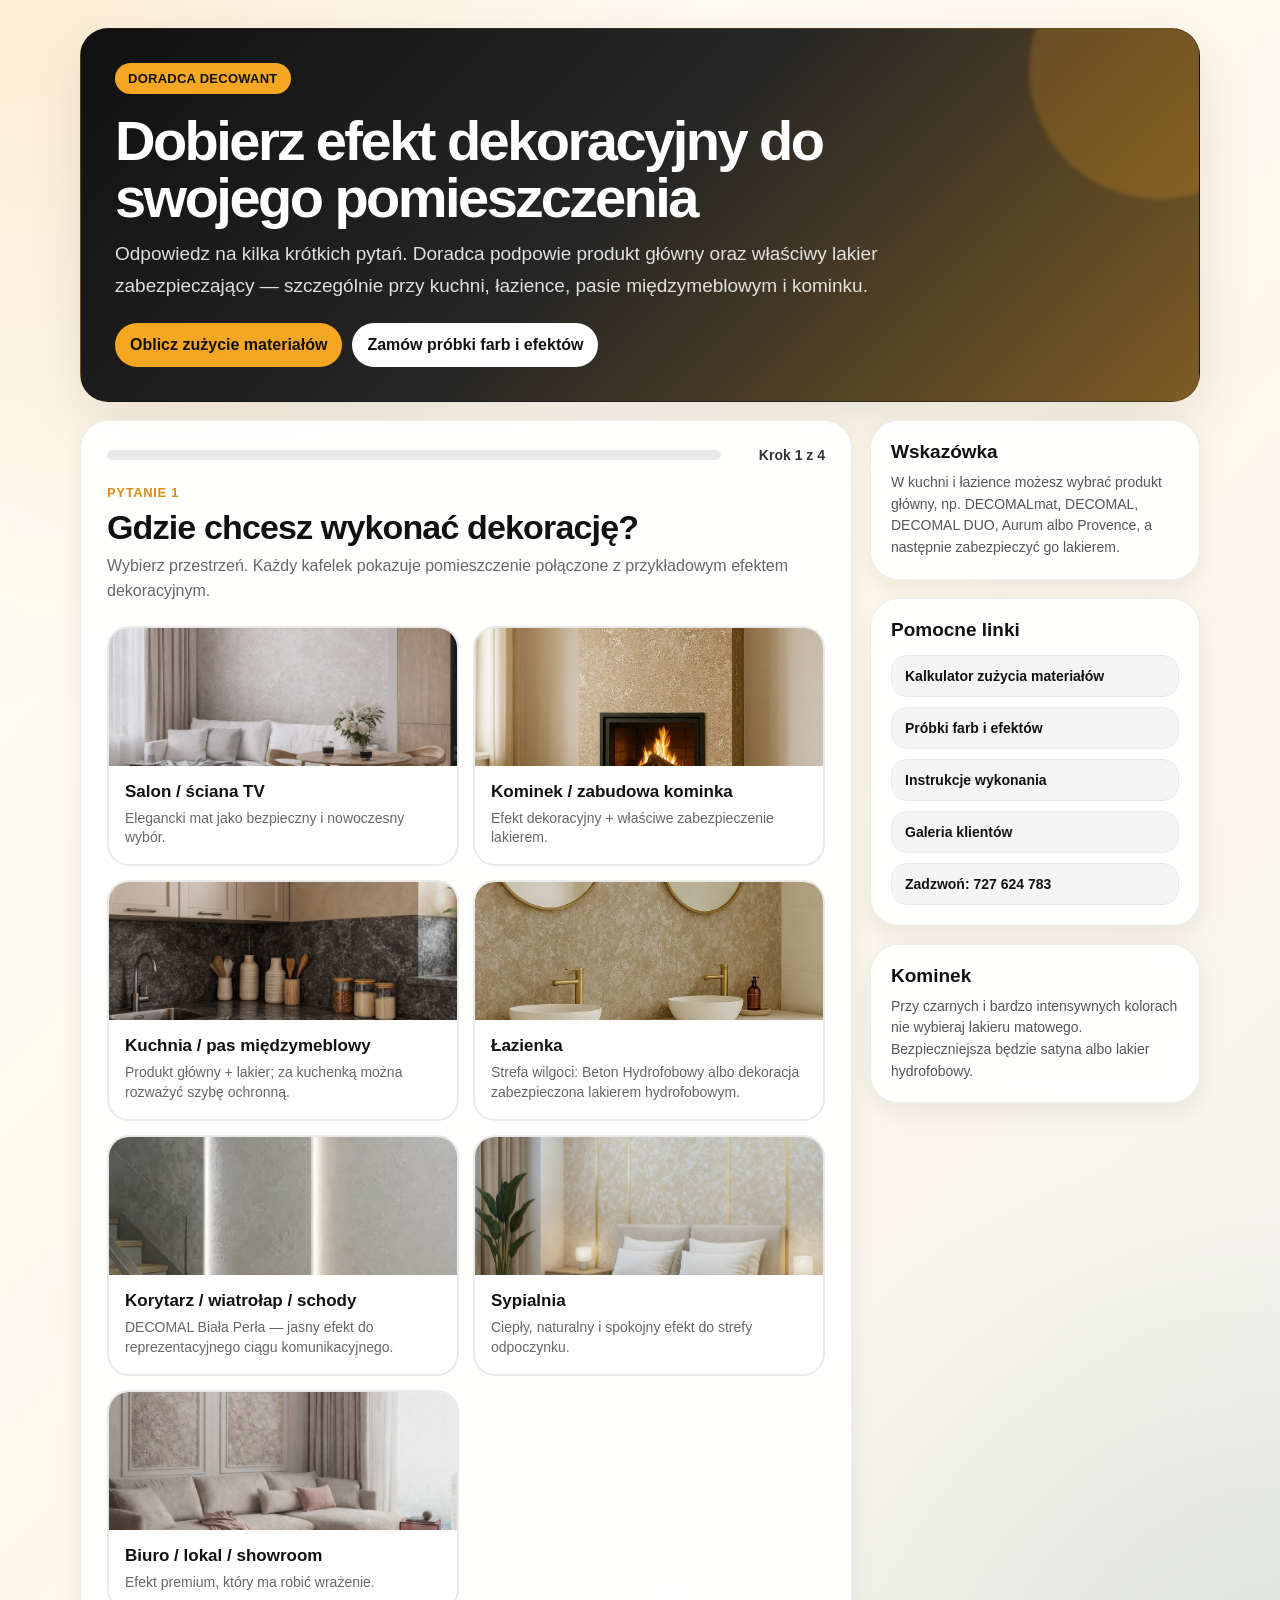
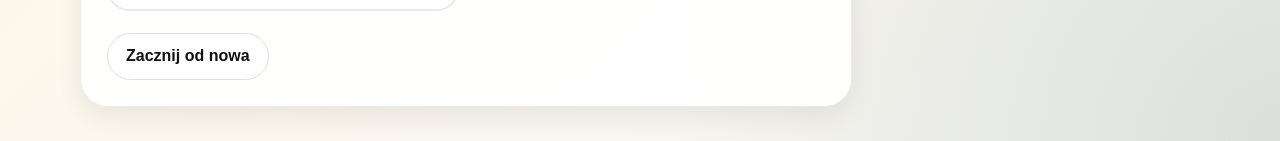
==== commit 2c758f48: "Dodaj obrazy efektów oraz linki do kalkulatora i próbek" ====
--- a/index.html
+++ b/index.html
@@ -101,6 +101,33 @@
       line-height:1.65;
     }
 
+    .hero-actions{
+      position:relative;
+      z-index:1;
+      display:flex;
+      flex-wrap:wrap;
+      gap:10px;
+      margin-top:22px;
+    }
+
+    .hero-link{
+      display:inline-flex;
+      align-items:center;
+      justify-content:center;
+      min-height:44px;
+      padding:11px 15px;
+      border-radius:999px;
+      text-decoration:none;
+      font-weight:900;
+      background:var(--orange);
+      color:#111;
+    }
+
+    .hero-link-light{
+      background:#fff;
+      color:#111;
+    }
+
     .shell{
       margin-top:18px;
       display:grid;
@@ -446,6 +473,8 @@
     @media(max-width:680px){
       .page{width:min(100% - 18px,1120px);padding:10px 0 18px}
       .hero{padding:24px 20px;border-radius:22px}
+      .hero-actions{flex-direction:column}
+      .hero-link{width:100%}
       .panel{padding:18px;border-radius:22px}
       .options,.products{grid-template-columns:1fr}
       .side{grid-template-columns:1fr}
@@ -466,6 +495,10 @@
       <span class="badge">Doradca Decowant</span>
       <h1>Dobierz efekt dekoracyjny do swojego pomieszczenia</h1>
       <p>Odpowiedz na kilka krótkich pytań. Doradca podpowie produkt główny oraz właściwy lakier zabezpieczający — szczególnie przy kuchni, łazience, pasie międzymeblowym i kominku.</p>
+      <div class="hero-actions" aria-label="Przydatne narzędzia">
+        <a class="hero-link" href="https://marekdecowant.github.io/doradca-decowant/kalkulator-materialow.html" target="_blank" rel="noopener">Oblicz zużycie materiałów</a>
+        <a class="hero-link hero-link-light" href="https://sklep150695.shoparena.pl/pl_PL/collection/PROBKI-FARB/10?preview=true" target="_blank" rel="noopener">Zamów próbki farb i efektów</a>
+      </div>
     </section>
 
     <div class="shell">
@@ -510,7 +543,7 @@
               </button>
 
               <button class="opt" data-answer="room" data-value="lazienka">
-                <img src="img/beton-hydrofobowy-lazienka.jpg" alt="Łazienka z betonem hydrofobowym">
+                <img src="img/lazienka-beton-hydrofobowy.jpg" alt="Łazienka z efektem Betonu Hydrofobowego">
                 <div class="opt-content">
                   <span>Łazienka</span>
                   <small>Strefa wilgoci: Beton Hydrofobowy albo dekoracja zabezpieczona lakierem hydrofobowym.</small>
@@ -518,10 +551,10 @@
               </button>
 
               <button class="opt" data-answer="room" data-value="korytarz">
-                <img src="img/korytarz-decomalmat.jpg" alt="Korytarz z efektem DECOMALmat">
+                <img src="img/decomal-biala-perla-schody.webp" alt="Schody z efektem DECOMAL Biała Perła">
                 <div class="opt-content">
                   <span>Korytarz / wiatrołap / schody</span>
-                  <small>Ładne, ale praktyczne wykończenie na co dzień.</small>
+                  <small>DECOMAL Biała Perła — jasny efekt do reprezentacyjnego ciągu komunikacyjnego.</small>
                 </div>
               </button>
 
@@ -550,7 +583,7 @@
 
             <div class="options">
               <button class="opt" data-answer="wetSystem" data-value="betonHydro">
-                <img src="img/beton-hydrofobowy-lazienka.jpg" alt="Beton Hydrofobowy w łazience">
+                <img src="img/lazienka-beton-hydrofobowy.jpg" alt="Beton Hydrofobowy w łazience">
                 <div class="opt-content">
                   <span>Beton Hydrofobowy</span>
                   <small>Tynk dekoracyjny do stref mokrych — łazienka, kuchnia, pas międzymeblowy.</small>
@@ -566,7 +599,7 @@
               </button>
 
               <button class="opt" data-answer="wetSystem" data-value="nieWiem">
-                <img src="img/beton-hydrofobowy-lazienka.jpg" alt="Łazienka z betonem hydrofobowym">
+                <img src="img/lazienka-beton-hydrofobowy.jpg" alt="Łazienka z efektem Betonu Hydrofobowego">
                 <div class="opt-content">
                   <span>Nie wiem, co będzie lepsze</span>
                   <small>Pokażemy obie ścieżki: Beton Hydrofobowy oraz dekorację pokrytą lakierem.</small>
@@ -606,7 +639,7 @@
               </button>
 
               <button class="opt" data-answer="wetMainProduct" data-value="aurum">
-                <img src="img/aurum-braz-sztukateria.jpg" alt="Aurum Decoverni w kolorze brązowym">
+                <img src="img/aurum-szary-lazienka.webp" alt="Aurum Szary w łazience">
                 <div class="opt-content">
                   <span>Aurum Decoverni / Design Decowant</span>
                   <small>Efekt premium + lakier zabezpieczający.</small>
@@ -614,7 +647,7 @@
               </button>
 
               <button class="opt" data-answer="wetMainProduct" data-value="provence">
-                <img src="img/provence-zielona-lazienka.jpg" alt="Provence w zielonej łazience">
+                <img src="img/provence-butelkowa-zielen-lazienka.webp" alt="Provence Butelkowa Zieleń w łazience">
                 <div class="opt-content">
                   <span>Provence</span>
                   <small>Naturalny efekt glinki weneckiej + lakier zabezpieczający.</small>
@@ -622,7 +655,7 @@
               </button>
 
               <button class="opt" data-answer="wetMainProduct" data-value="nieWiem">
-                <img src="img/beton-hydrofobowy-lazienka.jpg" alt="Nie wiem, który produkt wybrać">
+                <img src="img/lazienka-beton-hydrofobowy.jpg" alt="Porównanie systemów do łazienki">
                 <div class="opt-content">
                   <span>Nie wiem</span>
                   <small>Pokażemy najbezpieczniejsze kierunki do porównania.</small>
@@ -646,7 +679,7 @@
               </button>
 
               <button class="opt" data-answer="effect" data-value="metal">
-                <img src="img/aurum-braz-sztukateria.jpg" alt="Metaliczny efekt Aurum">
+                <img src="img/aurum-szary-lazienka.webp" alt="Aurum Szary — efekt dekoracyjny">
                 <div class="opt-content">
                   <span>Połysk / metalik / refleksy</span>
                   <small>DECOMAL, DECOMAL DUO, Aurum Decoverni / Design Decowant.</small>
@@ -654,7 +687,7 @@
               </button>
 
               <button class="opt" data-answer="effect" data-value="natural">
-                <img src="img/provence-zielona-lazienka.jpg" alt="Naturalny efekt Provence">
+                <img src="img/provence-butelkowa-zielen-lazienka.webp" alt="Provence Butelkowa Zieleń — naturalny efekt">
                 <div class="opt-content">
                   <span>Naturalny, ciepły, przetarty</span>
                   <small>Provence i spokojniejsze dekoracje.</small>
@@ -678,7 +711,7 @@
 
             <div class="options">
               <button class="opt" data-answer="application" data-value="sam">
-                <img src="img/korytarz-decomalmat.jpg" alt="Samodzielna dekoracja">
+                <img src="img/decomal-biala-perla-schody.webp" alt="Schody z jasnym efektem dekoracyjnym">
                 <div class="opt-content">
                   <span>Samodzielnie</span>
                   <small>Wynik będzie bardziej praktyczny i bezpieczny aplikacyjnie.</small>
@@ -750,7 +783,7 @@
               </button>
 
               <button class="opt" data-answer="usage" data-value="praktycznosc">
-                <img src="img/beton-hydrofobowy-lazienka.jpg" alt="Praktyczność">
+                <img src="img/lazienka-beton-hydrofobowy.jpg" alt="Praktyczne wykończenie w strefie wilgoci">
                 <div class="opt-content">
                   <span>Praktyczność i łatwiejsze utrzymanie</span>
                   <small>Priorytet: odporność na codzienne użytkowanie.</small>
@@ -758,7 +791,7 @@
               </button>
 
               <button class="opt" data-answer="usage" data-value="latwosc">
-                <img src="img/korytarz-decomalmat.jpg" alt="Łatwiejsza aplikacja">
+                <img src="img/decomal-biala-perla-schody.webp" alt="Jasny efekt dekoracyjny w komunikacji">
                 <div class="opt-content">
                   <span>Łatwiejsza aplikacja</span>
                   <small>Priorytet: rozsądny wybór do samodzielnego wykonania.</small>
@@ -782,6 +815,8 @@
 
           <div class="actions">
             <button class="btn btn-light" type="button" id="restartBtn">Rozwiąż ponownie</button>
+            <a class="btn btn-outline" href="https://marekdecowant.github.io/doradca-decowant/kalkulator-materialow.html" target="_blank" rel="noopener">Oblicz zużycie materiałów</a>
+            <a class="btn btn-orange" href="https://sklep150695.shoparena.pl/pl_PL/collection/PROBKI-FARB/10?preview=true" target="_blank" rel="noopener">Zamów próbki kolorów</a>
             <a class="btn btn-dark" href="https://www.sklepdecowant.pl/pl/i/Instrukcje-wykonania-tynkow-i-farb-dekoracyjnych/17" target="_blank" rel="noopener">Instrukcje wykonania</a>
           </div>
         </section>
@@ -801,6 +836,8 @@
         <div class="side-card">
           <h3>Pomocne linki</h3>
           <div class="mini-links">
+            <a class="mini-link" href="https://marekdecowant.github.io/doradca-decowant/kalkulator-materialow.html" target="_blank" rel="noopener">Kalkulator zużycia materiałów</a>
+            <a class="mini-link" href="https://sklep150695.shoparena.pl/pl_PL/collection/PROBKI-FARB/10?preview=true" target="_blank" rel="noopener">Próbki farb i efektów</a>
             <a class="mini-link" href="https://www.sklepdecowant.pl/pl/i/Instrukcje-wykonania-tynkow-i-farb-dekoracyjnych/17" target="_blank" rel="noopener">Instrukcje wykonania</a>
             <a class="mini-link" href="https://www.sklepdecowant.pl/pl/i/Zdjecia-klientow/18" target="_blank" rel="noopener">Galeria klientów</a>
             <a class="mini-link" href="tel:727624783">Zadzwoń: 727 624 783</a>
@@ -875,7 +912,7 @@
     const products = {
       decomalmat: {
         name: 'DECOMALmat',
-        img: 'img/salon-decomalmat.jpg',
+        img: 'img/decomalmat-puszka.webp',
         desc: 'Matowa farba dekoracyjna premium do spokojnych, nowoczesnych i eleganckich powierzchni. Może być produktem głównym zabezpieczanym lakierem.',
         link: 'https://www.sklepdecowant.pl/pl/c/DECOMALmat/79',
         cta: 'Zobacz DECOMALmat'
@@ -883,7 +920,7 @@
 
       decomal: {
         name: 'DECOMAL',
-        img: 'img/salon-decomal.jpg',
+        img: 'img/decomal-puszka.webp',
         desc: 'Dekoracyjny efekt metaliczny z refleksami światła. Może być produktem głównym, który następnie zabezpiecza się lakierem.',
         link: 'https://www.sklepdecowant.pl/pl/c/DECOMAL/77',
         cta: 'Zobacz DECOMAL'
@@ -891,7 +928,7 @@
 
       duo: {
         name: 'DECOMAL DUO',
-        img: 'img/lokal-decomal-duo.jpg',
+        img: 'img/decomal-duo-zestaw.webp',
         desc: 'Mocniejszy efekt dekoracyjny z głębią i pracą światła. Dla ścian, które mają robić wrażenie.',
         link: 'https://www.sklepdecowant.pl/pl/c/DECOMAL-DUO/80',
         cta: 'Zobacz DECOMAL DUO'
@@ -899,7 +936,7 @@
 
       provence: {
         name: 'Provence',
-        img: 'img/provence-zielona-lazienka.jpg',
+        img: 'img/provence-butelkowa-zielen-lazienka.webp',
         desc: 'Efekt glinki weneckiej o naturalnym, ciepłym i przetartym charakterze. Może być stosowany również w łazience lub kuchni, ale wtedy wymaga odpowiedniego zabezpieczenia lakierem.',
         link: 'https://www.sklepdecowant.pl/pl/searchquery/provence/1/full/5',
         cta: 'Zobacz Provence'
@@ -907,15 +944,15 @@
 
       betonHydro: {
         name: 'Beton Hydrofobowy',
-        img: 'img/beton-hydrofobowy-lazienka.jpg',
+        img: 'img/lazienka-beton-hydrofobowy.jpg',
         desc: 'Tynk dekoracyjny do stref mokrych: łazienka, kuchnia, pas międzymeblowy i renowacja powierzchni z płytkami.',
-        link: 'https://www.sklepdecowant.pl/pl/searchquery/beton%20hydrofobowy/1/full/5',
+        link: 'https://www.sklepdecowant.pl/pl/p/FOX-DE-FOX-DEKORATOR-BETON-HYDROFOBOWY-SZARY-14-KG/1073',
         cta: 'Zobacz Beton Hydrofobowy'
       },
 
       lakierHydro: {
         name: 'Lakier hydrofobowy',
-        img: 'img/kuchnia-provence-lakier-hydrofobowy.jpg',
+        img: 'img/hydrostop-gloss.webp',
         desc: 'Do zabezpieczenia farby, tynku lub dekoracji w miejscach narażonych na wilgoć, zachlapania i zabrudzenia.',
         link: 'https://www.sklepdecowant.pl/pl/searchquery/lakier%20hydrofobowy/1/full/5',
         cta: 'Zobacz lakier hydrofobowy'
@@ -931,7 +968,7 @@
 
       aurum: {
         name: 'Aurum Decoverni / Design Decowant',
-        img: 'img/aurum-braz-sztukateria.jpg',
+        img: 'img/aurum-szary-lazienka.webp',
         desc: 'Elegancki efekt dekoracyjny premium z metalicznym charakterem. Może być produktem głównym, który następnie zabezpiecza się lakierem.',
         link: 'https://www.sklepdecowant.pl/pl/searchquery/aurum/1/full/5',
         cta: 'Zobacz Aurum'
@@ -947,7 +984,7 @@
 
       beton: {
         name: 'Efekty betonowe / mineralne',
-        img: 'img/beton-hydrofobowy-lazienka.jpg',
+        img: 'img/fox-beton-5kg.webp',
         desc: 'Surowszy, bardziej minimalistyczny charakter ściany. Dobry kierunek przy matowych i naturalnych aranżacjach.',
         link: 'https://www.sklepdecowant.pl/pl/searchquery/beton/1/full/5',
         cta: 'Zobacz efekty betonowe'
@@ -1038,7 +1075,7 @@
         if(state.wetSystem === 'betonHydro') return ['betonHydro'];
         if(state.wetSystem === 'dekoracjaLakier') return wetMainProductKeys();
 
-        return ['betonHydro','decomalmat','decomal','duo','aurum','aurumGreen','provence','lakierHydro'];
+        return ['betonHydro','decomalmat','lakierHydro'];
       }
 
       if(state.room === 'kominek'){
@@ -1163,7 +1200,11 @@
       let n = [];
 
       if(state.room === 'kominek'){
-        n.push('<div class="note warning"><strong>Ważne przy kominku:</strong> przy czarnych, grafitowych i bardzo intensywnych kolorach nie rekomendujemy lakieru matowego. Bezpieczniejsza będzie satyna albo lakier hydrofobowy.</div>');
+        if(state.fireplaceColor === 'ciemny'){
+          n.push('<div class="note warning"><strong>Ważne przy ciemnym kominku:</strong> przy czarnych, grafitowych i bardzo intensywnych kolorach nie rekomendujemy lakieru matowego. Bezpieczniejsza będzie satyna albo lakier hydrofobowy.</div>');
+        }else{
+          n.push('<div class="note"><strong>Dobór lakieru do kominka:</strong> przy jasnym lub nieustalonym kolorze potwierdź wykończenie lakieru z instrukcją wybranego produktu.</div>');
+        }
         n.push('<div class="note"><strong>Uwaga:</strong> Beton Hydrofobowy traktujemy głównie jako produkt do stref mokrych, nie jako podstawową rekomendację na kominek.</div>');
       }
 
@@ -1177,6 +1218,26 @@
 
       if(isWetRoom() && state.wetSystem === 'dekoracjaLakier'){
         n.push('<div class="note"><strong>Logika systemu:</strong> najpierw wybierasz produkt główny dający efekt dekoracyjny, a następnie pokrywasz go odpowiednim lakierem zabezpieczającym.</div>');
+      }
+
+      if(isWetRoom() && state.wetSystem === 'nieWiem'){
+        n.push('<div class="note"><strong>Najprostsze porównanie:</strong> Beton Hydrofobowy jest gotowym kierunkiem do stref wilgoci. Dekoracja + lakier daje większy wybór efektu, ale wymaga dobrania obu produktów jako systemu.</div>');
+      }
+
+      if(state.application === 'sam'){
+        n.push('<div class="note"><strong>Wykonanie samodzielne:</strong> przed zakupem obejrzyj instrukcję i zacznij od mniejszej powierzchni próbnej. Końcowy efekt zależy od podłoża, narzędzi, techniki i światła.</div>');
+      }
+
+      if(state.application === 'fachowiec'){
+        n.push('<div class="note"><strong>Wykonanie przez fachowca:</strong> przed zakupem ustal z wykonawcą wybrany efekt, kolor i pełny system produktów.</div>');
+      }
+
+      if(state.usage === 'praktycznosc'){
+        n.push('<div class="note"><strong>Priorytet: praktyczność.</strong> Przy wyborze porównaj odporność i sposób zabezpieczenia powierzchni w instrukcji konkretnego produktu.</div>');
+      }
+
+      if(state.usage === 'latwosc'){
+        n.push('<div class="note"><strong>Priorytet: łatwiejsza aplikacja.</strong> Wybierz jeden kierunek, sprawdź instrukcję wykonania i w razie wątpliwości skontaktuj się przed zakupem.</div>');
       }
 
       n.push('<div class="note"><strong>Przed zakupem:</strong> obejrzyj instrukcję wykonania i realizacje klientów. Kolor oraz efekt mogą wyglądać inaczej w zależności od oświetlenia, podłoża i techniki aplikacji.</div>');
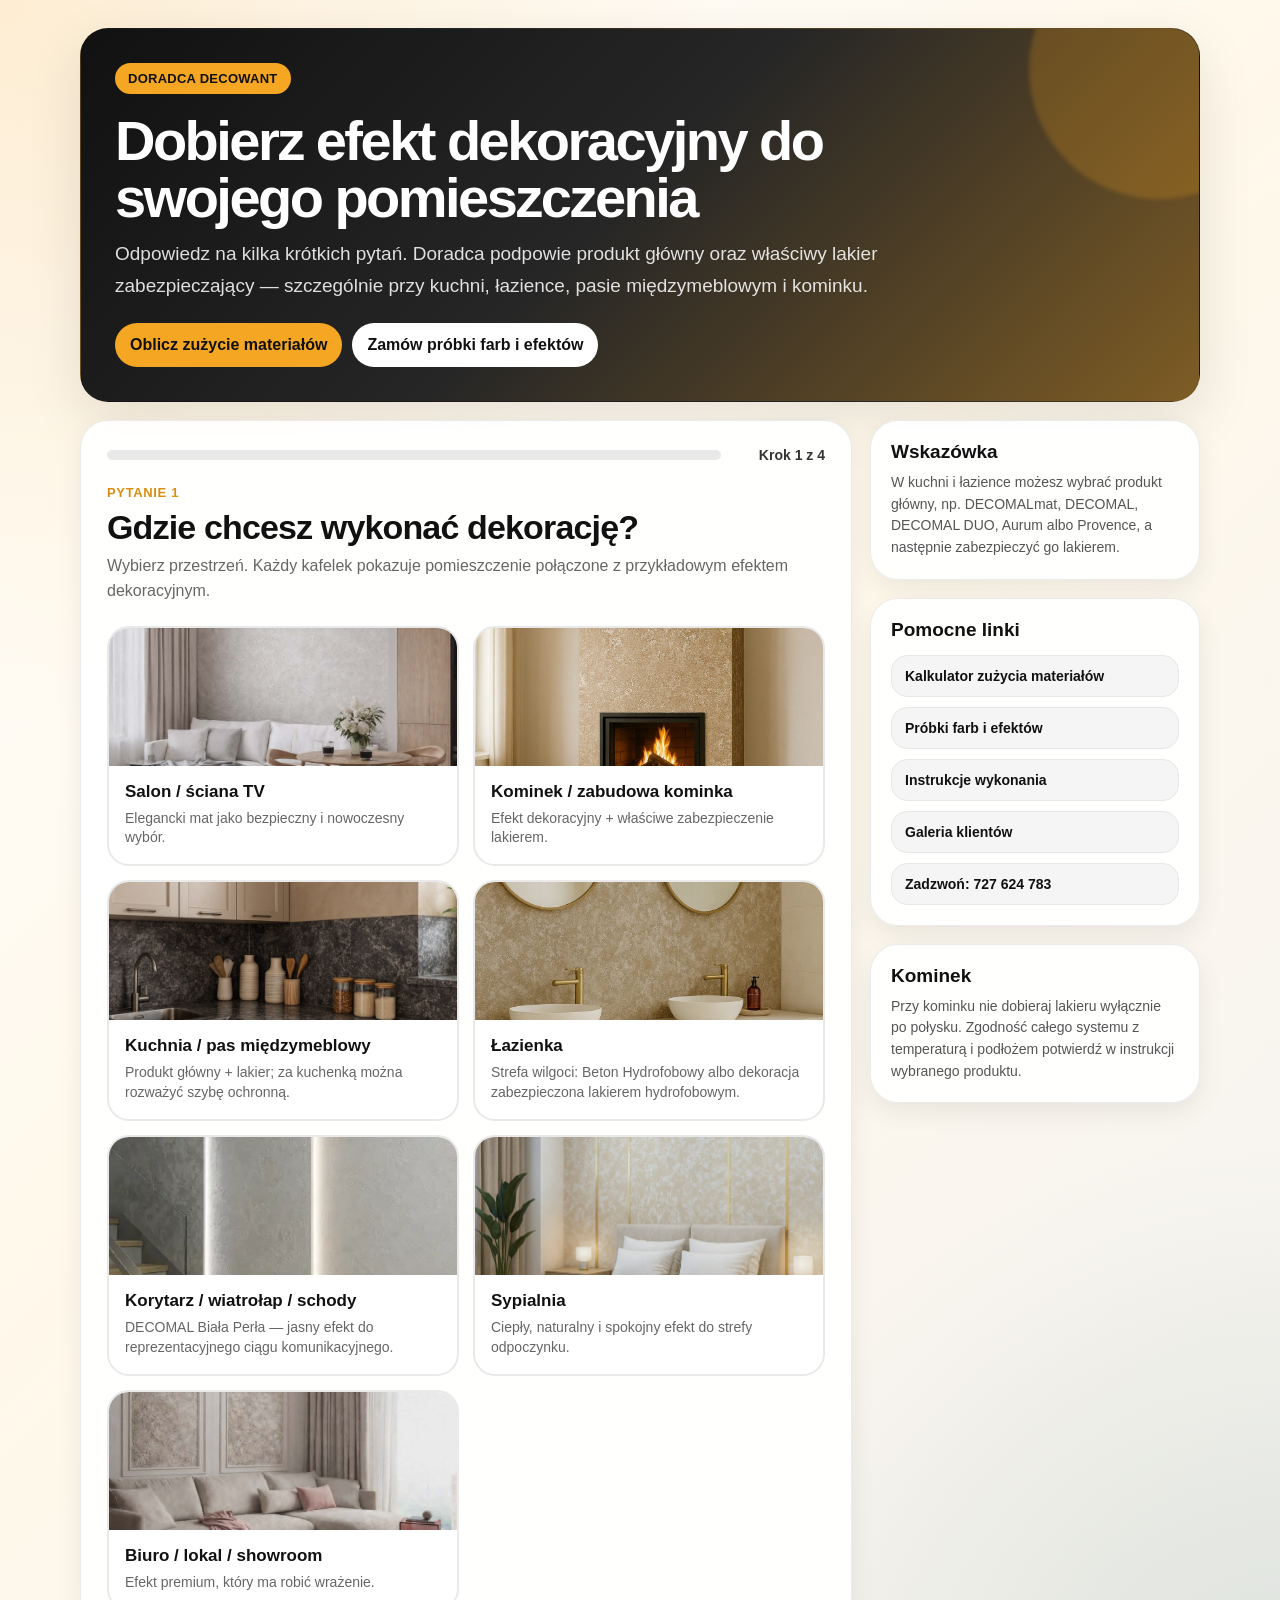
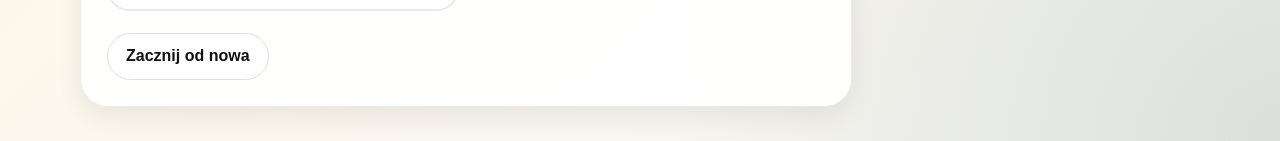
==== commit e52c2826: "Popraw logikę rekomendacji i komunikaty bezpieczeństwa" ====
--- a/index.html
+++ b/index.html
@@ -707,7 +707,7 @@
           <section class="step" data-step="application">
             <div class="kicker">Pytanie 3</div>
             <h2 class="question">Kto będzie wykonywał dekorację?</h2>
-            <p class="helper">To pytanie pomaga dobrać prostszy lub bardziej efektowny system.</p>
+            <p class="helper">Pokażemy wskazówkę dopasowaną do sposobu wykonania. Dobór produktu zawsze potwierdź z instrukcją wybranego efektu.</p>
 
             <div class="options">
               <button class="opt" data-answer="application" data-value="sam">
@@ -771,7 +771,7 @@
           <section class="step" data-step="usage">
             <div class="kicker">Pytanie 4</div>
             <h2 class="question">Co jest dla Ciebie najważniejsze?</h2>
-            <p class="helper">Ostatni wybór doprecyzuje rekomendację.</p>
+            <p class="helper">Ostatni wybór doda praktyczną wskazówkę, która pomoże porównać rekomendowane rozwiązania.</p>
 
             <div class="options">
               <button class="opt" data-answer="usage" data-value="wyglad">
@@ -846,7 +846,7 @@
 
         <div class="side-card">
           <h3>Kominek</h3>
-          <p>Przy czarnych i bardzo intensywnych kolorach nie wybieraj lakieru matowego. Bezpieczniejsza będzie satyna albo lakier hydrofobowy.</p>
+          <p>Przy kominku nie dobieraj lakieru wyłącznie po połysku. Zgodność całego systemu z temperaturą i podłożem potwierdź w instrukcji wybranego produktu.</p>
         </div>
       </aside>
     </div>
@@ -959,9 +959,9 @@
       },
 
       lakiery: {
-        name: 'Lakier zabezpieczający',
-        img: 'img/produkt-decomalmat-ciemny.jpg',
-        desc: 'Dobierany do koloru i efektu. Przy intensywnych kolorach na kominku preferuj satynę albo hydrofob, a nie lakier matowy.',
+        name: 'Dobór lakieru do systemu',
+        img: 'img/hydrostop-gloss.webp',
+        desc: 'Dobierz lakier do konkretnego efektu, miejsca zastosowania i instrukcji produktu. Przy kominku potwierdź zgodność kompletnego systemu z temperaturą i podłożem.',
         link: 'https://www.sklepdecowant.pl/pl/searchquery/lakier/1/full/5',
         cta: 'Zobacz lakiery'
       },
@@ -970,14 +970,6 @@
         name: 'Aurum Decoverni / Design Decowant',
         img: 'img/aurum-szary-lazienka.webp',
         desc: 'Elegancki efekt dekoracyjny premium z metalicznym charakterem. Może być produktem głównym, który następnie zabezpiecza się lakierem.',
-        link: 'https://www.sklepdecowant.pl/pl/searchquery/aurum/1/full/5',
-        cta: 'Zobacz Aurum'
-      },
-
-      aurumGreen: {
-        name: 'Aurum – butelkowa zieleń',
-        img: 'img/aurum-zielony-korytarz.jpg',
-        desc: 'Aurum w odcieniu butelkowej zieleni. Efekt dekoracyjny premium do eleganckich wnętrz, korytarzy i ścian akcentowych.',
         link: 'https://www.sklepdecowant.pl/pl/searchquery/aurum/1/full/5',
         cta: 'Zobacz Aurum'
       },
@@ -1064,10 +1056,10 @@
       if(state.wetMainProduct === 'decomalmat') return ['decomalmat','lakierHydro'];
       if(state.wetMainProduct === 'decomal') return ['decomal','lakierHydro'];
       if(state.wetMainProduct === 'duo') return ['duo','lakierHydro'];
-      if(state.wetMainProduct === 'aurum') return ['aurum','aurumGreen','lakierHydro'];
+      if(state.wetMainProduct === 'aurum') return ['aurum','lakierHydro'];
       if(state.wetMainProduct === 'provence') return ['provence','lakierHydro'];
 
-      return ['decomalmat','decomal','duo','aurum','aurumGreen','provence','lakierHydro'];
+      return ['decomalmat','decomal','duo','aurum','provence','lakierHydro'];
     }
 
     function chooseProducts(){
@@ -1079,14 +1071,14 @@
       }
 
       if(state.room === 'kominek'){
-        if(state.effect === 'metal' || state.effect === 'wow') return ['decomal','duo','aurum','aurumGreen','lakiery'];
+        if(state.effect === 'metal' || state.effect === 'wow') return ['decomal','duo','aurum','lakiery'];
         if(state.effect === 'natural') return ['provence','decomalmat','lakiery'];
 
         return ['decomalmat','provence','lakiery'];
       }
 
-      if(state.effect === 'metal') return ['decomal','duo','aurum','aurumGreen'];
-      if(state.effect === 'wow') return ['duo','decomal','aurum','aurumGreen'];
+      if(state.effect === 'metal') return ['decomal','duo','aurum'];
+      if(state.effect === 'wow') return ['duo','decomal','aurum'];
       if(state.effect === 'natural') return ['provence','decomalmat','beton'];
 
       return ['decomalmat','provence','beton'];
@@ -1201,9 +1193,9 @@
 
       if(state.room === 'kominek'){
         if(state.fireplaceColor === 'ciemny'){
-          n.push('<div class="note warning"><strong>Ważne przy ciemnym kominku:</strong> przy czarnych, grafitowych i bardzo intensywnych kolorach nie rekomendujemy lakieru matowego. Bezpieczniejsza będzie satyna albo lakier hydrofobowy.</div>');
+          n.push('<div class="note warning"><strong>Ważne przy ciemnym kominku:</strong> nie dobieraj lakieru wyłącznie po połysku. Przed zakupem potwierdź zgodność wybranego produktu, lakieru, podłoża i temperatury z instrukcją systemu.</div>');
         }else{
-          n.push('<div class="note"><strong>Dobór lakieru do kominka:</strong> przy jasnym lub nieustalonym kolorze potwierdź wykończenie lakieru z instrukcją wybranego produktu.</div>');
+          n.push('<div class="note"><strong>Dobór lakieru do kominka:</strong> przed zakupem potwierdź zgodność wybranego produktu, lakieru, podłoża i temperatury z instrukcją systemu.</div>');
         }
         n.push('<div class="note"><strong>Uwaga:</strong> Beton Hydrofobowy traktujemy głównie jako produkt do stref mokrych, nie jako podstawową rekomendację na kominek.</div>');
       }
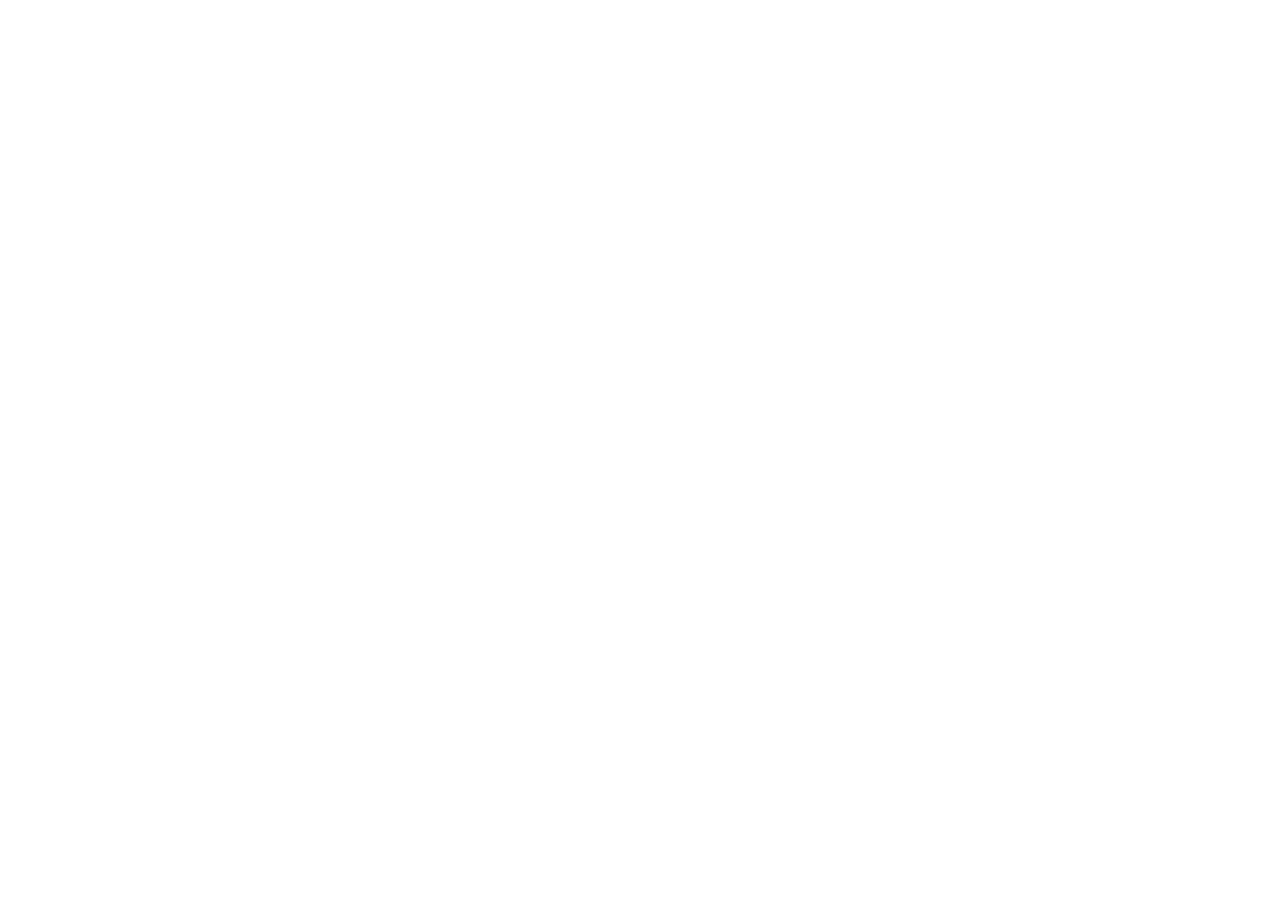
==== commit f7e05114: "Zastąp pierwszy doradca aktualną wersją 2.11 pod dotychczasowym linkiem" ====
--- a/index.html
+++ b/index.html
@@ -1,1310 +1,27 @@
 <!doctype html>
 <html lang="pl">
 <head>
-  <meta charset="utf-8" />
-  <meta name="viewport" content="width=device-width, initial-scale=1" />
-  <title>Dobierz efekt dekoracyjny do pomieszczenia | Decowant</title>
-  <meta name="description" content="Interaktywny doradca Decowant: dobierz farbę strukturalną, tynk dekoracyjny, beton hydrofobowy lub lakier zabezpieczający do salonu, kominka, kuchni, łazienki i innych pomieszczeń." />
-
+  <meta charset="utf-8">
+  <meta name="viewport" content="width=device-width, initial-scale=1">
+  <title>Doradca DECOWANT — wybierz efekt i oblicz ilość</title>
+  <meta name="description" content="Wybierz efekt dekoracyjny, porównaj produkty i oblicz potrzebną ilość materiału z doradcą DECOWANT.">
+  <link rel="canonical" href="https://decowant-doradca-pro-26-podglad.decowant.chatgpt.site/advisor">
+  <meta http-equiv="refresh" content="0; url=https://decowant-doradca-pro-26-podglad.decowant.chatgpt.site/advisor">
+  <script>window.location.replace("https://decowant-doradca-pro-26-podglad.decowant.chatgpt.site/advisor");</script>
   <style>
-    :root{
-      --orange:#f5a623;
-      --orange-dark:#d98d12;
-      --black:#111;
-      --text:#242424;
-      --muted:#666;
-      --border:#e9e9e9;
-      --soft:#f7f7f7;
-      --shadow:0 18px 55px rgba(0,0,0,.10);
-      --shadow-soft:0 10px 26px rgba(0,0,0,.07);
-      --radius-lg:28px;
-      --radius-md:20px;
-    }
-
-    *{box-sizing:border-box}
-    html{scroll-behavior:smooth}
-
-    body{
-      margin:0;
-      min-height:100vh;
-      font-family:Arial,Helvetica,sans-serif;
-      color:var(--text);
-      background:
-        radial-gradient(circle at top left,rgba(245,166,35,.20),transparent 34%),
-        radial-gradient(circle at bottom right,rgba(49,90,58,.13),transparent 28%),
-        linear-gradient(135deg,#fff 0%,#fff8ea 45%,#f4f4f4 100%);
-    }
-
-    a{color:inherit}
-    button{font:inherit}
-
-    .page{
-      width:min(1120px,calc(100% - 28px));
-      margin:0 auto;
-      padding:28px 0 34px;
-    }
-
-    .hero{
-      position:relative;
-      overflow:hidden;
-      border:1px solid rgba(0,0,0,.08);
-      border-radius:var(--radius-lg);
-      background:linear-gradient(135deg,#111 0%,#262626 48%,#f5a623 170%);
-      color:#fff;
-      padding:34px;
-      box-shadow:var(--shadow);
-    }
-
-    .hero:after{
-      content:"";
-      position:absolute;
-      right:-90px;
-      top:-90px;
-      width:260px;
-      height:260px;
-      border-radius:50%;
-      background:rgba(245,166,35,.22);
-      filter:blur(2px);
-    }
-
-    .badge{
-      display:inline-flex;
-      align-items:center;
-      gap:8px;
-      padding:8px 13px;
-      border-radius:999px;
-      background:var(--orange);
-      color:#111;
-      font-weight:900;
-      font-size:13px;
-      letter-spacing:.02em;
-      text-transform:uppercase;
-    }
-
-    .hero h1{
-      position:relative;
-      z-index:1;
-      margin:18px 0 12px;
-      max-width:850px;
-      font-size:clamp(31px,5vw,56px);
-      line-height:1.02;
-      letter-spacing:-.045em;
-    }
-
-    .hero p{
-      position:relative;
-      z-index:1;
-      max-width:780px;
-      margin:0;
-      color:rgba(255,255,255,.86);
-      font-size:clamp(16px,2vw,19px);
-      line-height:1.65;
-    }
-
-    .hero-actions{
-      position:relative;
-      z-index:1;
-      display:flex;
-      flex-wrap:wrap;
-      gap:10px;
-      margin-top:22px;
-    }
-
-    .hero-link{
-      display:inline-flex;
-      align-items:center;
-      justify-content:center;
-      min-height:44px;
-      padding:11px 15px;
-      border-radius:999px;
-      text-decoration:none;
-      font-weight:900;
-      background:var(--orange);
-      color:#111;
-    }
-
-    .hero-link-light{
-      background:#fff;
-      color:#111;
-    }
-
-    .shell{
-      margin-top:18px;
-      display:grid;
-      grid-template-columns:1fr 330px;
-      gap:18px;
-      align-items:start;
-    }
-
-    .panel,
-    .side-card{
-      background:rgba(255,255,255,.94);
-      border:1px solid rgba(0,0,0,.08);
-      border-radius:var(--radius-lg);
-      box-shadow:var(--shadow-soft);
-      backdrop-filter:blur(10px);
-    }
-
-    .panel{padding:26px}
-
-    .side{
-      display:grid;
-      gap:18px;
-      position:sticky;
-      top:18px;
-    }
-
-    .side-card{padding:20px}
-
-    .progress{
-      display:flex;
-      align-items:center;
-      gap:12px;
-      margin-bottom:22px;
-    }
-
-    .track{
-      height:10px;
-      flex:1;
-      border-radius:999px;
-      background:#e9e9e9;
-      overflow:hidden;
-    }
-
-    .fill{
-      width:0;
-      height:100%;
-      border-radius:999px;
-      background:linear-gradient(90deg,var(--orange),var(--black));
-      transition:width .25s ease;
-    }
-
-    .progress-text{
-      min-width:92px;
-      text-align:right;
-      font-weight:900;
-      color:#333;
-      font-size:14px;
-    }
-
-    .step{display:none}
-    .step.active{display:block;animation:fade .22s ease}
-
-    @keyframes fade{
-      from{opacity:0;transform:translateY(8px)}
-      to{opacity:1;transform:translateY(0)}
-    }
-
-    .kicker{
-      color:var(--orange-dark);
-      font-weight:900;
-      text-transform:uppercase;
-      letter-spacing:.05em;
-      font-size:13px;
-      margin-bottom:8px;
-    }
-
-    .question{
-      margin:0 0 8px;
-      color:#111;
-      font-size:clamp(24px,3vw,34px);
-      line-height:1.12;
-      letter-spacing:-.025em;
-    }
-
-    .helper{
-      margin:0 0 22px;
-      color:var(--muted);
-      line-height:1.55;
-      font-size:16px;
-    }
-
-    .options{
-      display:grid;
-      grid-template-columns:repeat(2,minmax(0,1fr));
-      gap:14px;
-    }
-
-    .opt{
-      width:100%;
-      text-align:left;
-      border:2px solid var(--border);
-      border-radius:22px;
-      background:#fff;
-      cursor:pointer;
-      padding:0;
-      min-height:210px;
-      overflow:hidden;
-      transition:transform .18s ease,box-shadow .18s ease,border-color .18s ease;
-    }
-
-    .opt:hover,
-    .opt:focus-visible{
-      border-color:var(--orange);
-      transform:translateY(-2px);
-      box-shadow:0 12px 28px rgba(0,0,0,.10);
-      outline:none;
-    }
-
-    .opt img{
-      display:block;
-      width:100%;
-      height:138px;
-      object-fit:cover;
-      background:#eee;
-    }
-
-    .opt-content{padding:16px}
-
-    .opt span{
-      display:block;
-      color:#111;
-      font-weight:900;
-      font-size:17px;
-      margin-bottom:7px;
-    }
-
-    .opt small{
-      display:block;
-      color:var(--muted);
-      font-size:14px;
-      line-height:1.42;
-    }
-
-    .actions{
-      display:flex;
-      justify-content:space-between;
-      align-items:center;
-      gap:12px;
-      margin-top:22px;
-    }
-
-    .btn{
-      display:inline-flex;
-      align-items:center;
-      justify-content:center;
-      gap:8px;
-      border:0;
-      border-radius:999px;
-      padding:13px 18px;
-      font-weight:900;
-      text-decoration:none;
-      cursor:pointer;
-      transition:transform .18s ease,box-shadow .18s ease;
-      min-height:47px;
-    }
-
-    .btn:hover{
-      transform:translateY(-1px);
-      box-shadow:0 8px 18px rgba(0,0,0,.10);
-    }
-
-    .btn-dark{background:#111;color:#fff}
-    .btn-orange{background:var(--orange);color:#111}
-    .btn-light{background:#f1f1f1;color:#111}
-    .btn-outline{background:#fff;color:#111;border:1px solid #ddd}
-
-    .result{display:none}
-    .result.active{display:block;animation:fade .22s ease}
-
-    .result-head{
-      border-radius:24px;
-      padding:24px;
-      background:linear-gradient(135deg,#111,#2c2c2c);
-      color:#fff;
-      margin-bottom:18px;
-      position:relative;
-      overflow:hidden;
-    }
-
-    .result-head:after{
-      content:"";
-      position:absolute;
-      width:180px;
-      height:180px;
-      right:-60px;
-      bottom:-80px;
-      border-radius:50%;
-      background:rgba(245,166,35,.25);
-    }
-
-    .result-label{
-      display:inline-block;
-      background:var(--orange);
-      color:#111;
-      border-radius:999px;
-      padding:7px 12px;
-      font-weight:900;
-      font-size:13px;
-      text-transform:uppercase;
-    }
-
-    .result h2{
-      position:relative;
-      z-index:1;
-      margin:14px 0 8px;
-      font-size:clamp(27px,4vw,44px);
-      letter-spacing:-.035em;
-      line-height:1.05;
-    }
-
-    .result-head p{
-      position:relative;
-      z-index:1;
-      margin:0;
-      color:rgba(255,255,255,.86);
-      line-height:1.62;
-      max-width:760px;
-      font-size:16px;
-    }
-
-    .products{
-      display:grid;
-      grid-template-columns:repeat(2,minmax(0,1fr));
-      gap:14px;
-      margin-top:16px;
-    }
-
-    .product{
-      background:#fff;
-      border:1px solid var(--border);
-      border-radius:22px;
-      overflow:hidden;
-      box-shadow:0 8px 18px rgba(0,0,0,.05);
-    }
-
-    .product img{
-      display:block;
-      width:100%;
-      height:190px;
-      object-fit:cover;
-      background:#eee;
-    }
-
-    .product-body{padding:18px}
-
-    .product h3{
-      margin:0 0 8px;
-      color:#111;
-      font-size:20px;
-      line-height:1.2;
-    }
-
-    .product p{
-      margin:0 0 14px;
-      color:var(--muted);
-      line-height:1.52;
-      font-size:15px;
-    }
-
-    .note{
-      margin-top:16px;
-      background:#fff8e8;
-      border-left:5px solid var(--orange);
-      border-radius:16px;
-      padding:15px 16px;
-      color:#333;
-      line-height:1.55;
-      font-size:15px;
-    }
-
-    .warning{
-      background:#111;
-      color:#fff;
-      border-left-color:var(--orange);
-    }
-
-    .side-card h3{
-      margin:0 0 9px;
-      color:#111;
-      font-size:19px;
-    }
-
-    .side-card p{
-      margin:0;
-      color:#555;
-      line-height:1.55;
-      font-size:14px;
-    }
-
-    .mini-links{
-      display:grid;
-      gap:10px;
-      margin-top:14px;
-    }
-
-    .mini-link{
-      display:block;
-      text-decoration:none;
-      padding:12px 13px;
-      border-radius:16px;
-      background:#f5f5f5;
-      color:#111;
-      font-weight:900;
-      font-size:14px;
-      border:1px solid #e8e8e8;
-    }
-
-    .path{
-      display:flex;
-      flex-wrap:wrap;
-      gap:8px;
-      margin-top:12px;
-    }
-
-    .chip{
-      display:inline-flex;
-      align-items:center;
-      padding:7px 10px;
-      border-radius:999px;
-      background:#f2f2f2;
-      color:#333;
-      font-weight:800;
-      font-size:12px;
-    }
-
-    .hidden{display:none!important}
-
-    @media(max-width:920px){
-      .shell{grid-template-columns:1fr}
-      .side{position:static;grid-template-columns:repeat(2,minmax(0,1fr))}
-    }
-
-    @media(max-width:680px){
-      .page{width:min(100% - 18px,1120px);padding:10px 0 18px}
-      .hero{padding:24px 20px;border-radius:22px}
-      .hero-actions{flex-direction:column}
-      .hero-link{width:100%}
-      .panel{padding:18px;border-radius:22px}
-      .options,.products{grid-template-columns:1fr}
-      .side{grid-template-columns:1fr}
-      .actions{flex-direction:column;align-items:stretch}
-      .btn{width:100%}
-      .progress{align-items:flex-start;gap:8px;flex-direction:column}
-      .progress-text{text-align:left;min-width:auto}
-      .opt{min-height:auto}
-      .opt img{height:170px}
-      .product img{height:220px}
-    }
+    * { box-sizing: border-box; }
+    body { margin: 0; min-height: 100vh; display: grid; place-items: center; padding: 24px; background: #f7f4ed; color: #29251f; font-family: Arial, sans-serif; line-height: 1.5; }
+    main { max-width: 520px; text-align: center; }
+    h1 { font-size: clamp(28px, 6vw, 40px); line-height: 1.15; }
+    a { display: inline-block; padding: 14px 22px; border-radius: 12px; background: #6f4d29; color: white; font-weight: 700; text-decoration: none; }
+    a:focus-visible { outline: 3px solid #29251f; outline-offset: 5px; }
   </style>
 </head>
-
 <body>
-  <main class="page">
-    <section class="hero">
-      <span class="badge">Doradca Decowant</span>
-      <h1>Dobierz efekt dekoracyjny do swojego pomieszczenia</h1>
-      <p>Odpowiedz na kilka krótkich pytań. Doradca podpowie produkt główny oraz właściwy lakier zabezpieczający — szczególnie przy kuchni, łazience, pasie międzymeblowym i kominku.</p>
-      <div class="hero-actions" aria-label="Przydatne narzędzia">
-        <a class="hero-link" href="https://marekdecowant.github.io/doradca-decowant/kalkulator-materialow.html" target="_blank" rel="noopener">Oblicz zużycie materiałów</a>
-        <a class="hero-link hero-link-light" href="https://sklep150695.shoparena.pl/pl_PL/collection/PROBKI-FARB/10?preview=true" target="_blank" rel="noopener">Zamów próbki farb i efektów</a>
-      </div>
-    </section>
-
-    <div class="shell">
-      <section class="panel" aria-live="polite">
-        <div class="progress">
-          <div class="track">
-            <div class="fill" id="progressFill"></div>
-          </div>
-          <div class="progress-text" id="progressText">Krok 1 z 4</div>
-        </div>
-
-        <div id="quizSteps">
-
-          <section class="step active" data-step="room">
-            <div class="kicker">Pytanie 1</div>
-            <h2 class="question">Gdzie chcesz wykonać dekorację?</h2>
-            <p class="helper">Wybierz przestrzeń. Każdy kafelek pokazuje pomieszczenie połączone z przykładowym efektem dekoracyjnym.</p>
-
-            <div class="options">
-              <button class="opt" data-answer="room" data-value="salon">
-                <img src="img/salon-decomalmat.jpg" alt="Salon z efektem DECOMALmat">
-                <div class="opt-content">
-                  <span>Salon / ściana TV</span>
-                  <small>Elegancki mat jako bezpieczny i nowoczesny wybór.</small>
-                </div>
-              </button>
-
-              <button class="opt" data-answer="room" data-value="kominek">
-                <img src="img/kominek-provence.jpg" alt="Kominek z efektem Provence">
-                <div class="opt-content">
-                  <span>Kominek / zabudowa kominka</span>
-                  <small>Efekt dekoracyjny + właściwe zabezpieczenie lakierem.</small>
-                </div>
-              </button>
-
-              <button class="opt" data-answer="room" data-value="kuchnia">
-                <img src="img/kuchnia-provence-lakier-hydrofobowy.jpg" alt="Kuchnia z dekoracją w pasie międzymeblowym">
-                <div class="opt-content">
-                  <span>Kuchnia / pas międzymeblowy</span>
-                  <small>Produkt główny + lakier; za kuchenką można rozważyć szybę ochronną.</small>
-                </div>
-              </button>
-
-              <button class="opt" data-answer="room" data-value="lazienka">
-                <img src="img/lazienka-beton-hydrofobowy.jpg" alt="Łazienka z efektem Betonu Hydrofobowego">
-                <div class="opt-content">
-                  <span>Łazienka</span>
-                  <small>Strefa wilgoci: Beton Hydrofobowy albo dekoracja zabezpieczona lakierem hydrofobowym.</small>
-                </div>
-              </button>
-
-              <button class="opt" data-answer="room" data-value="korytarz">
-                <img src="img/decomal-biala-perla-schody.webp" alt="Schody z efektem DECOMAL Biała Perła">
-                <div class="opt-content">
-                  <span>Korytarz / wiatrołap / schody</span>
-                  <small>DECOMAL Biała Perła — jasny efekt do reprezentacyjnego ciągu komunikacyjnego.</small>
-                </div>
-              </button>
-
-              <button class="opt" data-answer="room" data-value="sypialnia">
-                <img src="img/sypialnia-provence.jpg" alt="Sypialnia z efektem Provence">
-                <div class="opt-content">
-                  <span>Sypialnia</span>
-                  <small>Ciepły, naturalny i spokojny efekt do strefy odpoczynku.</small>
-                </div>
-              </button>
-
-              <button class="opt" data-answer="room" data-value="lokal">
-                <img src="img/lokal-decomal-duo.jpg" alt="Lokal lub showroom z efektem DECOMAL DUO">
-                <div class="opt-content">
-                  <span>Biuro / lokal / showroom</span>
-                  <small>Efekt premium, który ma robić wrażenie.</small>
-                </div>
-              </button>
-            </div>
-          </section>
-
-          <section class="step" data-step="wetSystem">
-            <div class="kicker">Pytanie 2</div>
-            <h2 class="question">Jaki system chcesz zastosować?</h2>
-            <p class="helper">Możesz wybrać Beton Hydrofobowy jako tynk do stref mokrych albo produkt dekoracyjny jako bazę, którą następnie zabezpieczamy lakierem.</p>
-
-            <div class="options">
-              <button class="opt" data-answer="wetSystem" data-value="betonHydro">
-                <img src="img/lazienka-beton-hydrofobowy.jpg" alt="Beton Hydrofobowy w łazience">
-                <div class="opt-content">
-                  <span>Beton Hydrofobowy</span>
-                  <small>Tynk dekoracyjny do stref mokrych — łazienka, kuchnia, pas międzymeblowy.</small>
-                </div>
-              </button>
-
-              <button class="opt" data-answer="wetSystem" data-value="dekoracjaLakier">
-                <img src="img/kuchnia-provence-lakier-hydrofobowy.jpg" alt="Dekoracja zabezpieczona lakierem">
-                <div class="opt-content">
-                  <span>Produkt dekoracyjny + lakier</span>
-                  <small>DECOMALmat, DECOMAL, DECOMAL DUO, Aurum albo Provence jako produkt główny + lakier zabezpieczający.</small>
-                </div>
-              </button>
-
-              <button class="opt" data-answer="wetSystem" data-value="nieWiem">
-                <img src="img/lazienka-beton-hydrofobowy.jpg" alt="Łazienka z efektem Betonu Hydrofobowego">
-                <div class="opt-content">
-                  <span>Nie wiem, co będzie lepsze</span>
-                  <small>Pokażemy obie ścieżki: Beton Hydrofobowy oraz dekorację pokrytą lakierem.</small>
-                </div>
-              </button>
-            </div>
-          </section>
-
-          <section class="step" data-step="wetMainProduct">
-            <div class="kicker">Pytanie 3</div>
-            <h2 class="question">Jaki produkt główny chcesz pokryć lakierem?</h2>
-            <p class="helper">Wybierz dekorację, a wynik dobierze do niej lakier. W kuchni i łazience domyślnie rekomendujemy lakier hydrofobowy.</p>
-
-            <div class="options">
-              <button class="opt" data-answer="wetMainProduct" data-value="decomalmat">
-                <img src="img/salon-decomalmat.jpg" alt="DECOMALmat">
-                <div class="opt-content">
-                  <span>DECOMALmat</span>
-                  <small>Matowa dekoracja premium + lakier zabezpieczający.</small>
-                </div>
-              </button>
-
-              <button class="opt" data-answer="wetMainProduct" data-value="decomal">
-                <img src="img/salon-decomal.jpg" alt="DECOMAL">
-                <div class="opt-content">
-                  <span>DECOMAL</span>
-                  <small>Metaliczny efekt dekoracyjny + lakier zabezpieczający.</small>
-                </div>
-              </button>
-
-              <button class="opt" data-answer="wetMainProduct" data-value="duo">
-                <img src="img/lokal-decomal-duo.jpg" alt="DECOMAL DUO">
-                <div class="opt-content">
-                  <span>DECOMAL DUO</span>
-                  <small>Mocniejszy efekt dekoracyjny + lakier zabezpieczający.</small>
-                </div>
-              </button>
-
-              <button class="opt" data-answer="wetMainProduct" data-value="aurum">
-                <img src="img/aurum-szary-lazienka.webp" alt="Aurum Szary w łazience">
-                <div class="opt-content">
-                  <span>Aurum Decoverni / Design Decowant</span>
-                  <small>Efekt premium + lakier zabezpieczający.</small>
-                </div>
-              </button>
-
-              <button class="opt" data-answer="wetMainProduct" data-value="provence">
-                <img src="img/provence-butelkowa-zielen-lazienka.webp" alt="Provence Butelkowa Zieleń w łazience">
-                <div class="opt-content">
-                  <span>Provence</span>
-                  <small>Naturalny efekt glinki weneckiej + lakier zabezpieczający.</small>
-                </div>
-              </button>
-
-              <button class="opt" data-answer="wetMainProduct" data-value="nieWiem">
-                <img src="img/lazienka-beton-hydrofobowy.jpg" alt="Porównanie systemów do łazienki">
-                <div class="opt-content">
-                  <span>Nie wiem</span>
-                  <small>Pokażemy najbezpieczniejsze kierunki do porównania.</small>
-                </div>
-              </button>
-            </div>
-          </section>
-
-          <section class="step" data-step="effect">
-            <div class="kicker">Pytanie 2</div>
-            <h2 class="question">Jaki efekt najbardziej Ci się podoba?</h2>
-            <p class="helper">Wybierz kierunek wizualny. Doradca pokaże produkty zgodne z tym stylem.</p>
-
-            <div class="options">
-              <button class="opt" data-answer="effect" data-value="mat">
-                <img src="img/salon-decomalmat.jpg" alt="Matowy efekt">
-                <div class="opt-content">
-                  <span>Matowy, spokojny, elegancki</span>
-                  <small>DECOMALmat, Provence, efekty mineralne.</small>
-                </div>
-              </button>
-
-              <button class="opt" data-answer="effect" data-value="metal">
-                <img src="img/aurum-szary-lazienka.webp" alt="Aurum Szary — efekt dekoracyjny">
-                <div class="opt-content">
-                  <span>Połysk / metalik / refleksy</span>
-                  <small>DECOMAL, DECOMAL DUO, Aurum Decoverni / Design Decowant.</small>
-                </div>
-              </button>
-
-              <button class="opt" data-answer="effect" data-value="natural">
-                <img src="img/provence-butelkowa-zielen-lazienka.webp" alt="Provence Butelkowa Zieleń — naturalny efekt">
-                <div class="opt-content">
-                  <span>Naturalny, ciepły, przetarty</span>
-                  <small>Provence i spokojniejsze dekoracje.</small>
-                </div>
-              </button>
-
-              <button class="opt" data-answer="effect" data-value="wow">
-                <img src="img/lokal-decomal-duo.jpg" alt="Efekt premium">
-                <div class="opt-content">
-                  <span>Mocny efekt premium</span>
-                  <small>DECOMAL DUO, DECOMAL albo Aurum.</small>
-                </div>
-              </button>
-            </div>
-          </section>
-
-          <section class="step" data-step="application">
-            <div class="kicker">Pytanie 3</div>
-            <h2 class="question">Kto będzie wykonywał dekorację?</h2>
-            <p class="helper">Pokażemy wskazówkę dopasowaną do sposobu wykonania. Dobór produktu zawsze potwierdź z instrukcją wybranego efektu.</p>
-
-            <div class="options">
-              <button class="opt" data-answer="application" data-value="sam">
-                <img src="img/decomal-biala-perla-schody.webp" alt="Schody z jasnym efektem dekoracyjnym">
-                <div class="opt-content">
-                  <span>Samodzielnie</span>
-                  <small>Wynik będzie bardziej praktyczny i bezpieczny aplikacyjnie.</small>
-                </div>
-              </button>
-
-              <button class="opt" data-answer="application" data-value="fachowiec">
-                <img src="img/lokal-decomal-duo.jpg" alt="Efekt dla fachowca">
-                <div class="opt-content">
-                  <span>Fachowiec</span>
-                  <small>Możemy zaproponować mocniejsze efekty i techniki wymagające wprawy.</small>
-                </div>
-              </button>
-
-              <button class="opt" data-answer="application" data-value="nieWiem">
-                <img src="img/salon-decomalmat.jpg" alt="Jeszcze nie wiem">
-                <div class="opt-content">
-                  <span>Jeszcze nie wiem</span>
-                  <small>Pokażemy produkty i materiały pomocnicze do decyzji.</small>
-                </div>
-              </button>
-            </div>
-          </section>
-
-          <section class="step" data-step="fireplaceColor">
-            <div class="kicker">Pytanie 4</div>
-            <h2 class="question">Jaki kolor planujesz na kominku?</h2>
-            <p class="helper">To ważne przy wyborze lakieru. Przy czarnych i bardzo intensywnych kolorach nie rekomendujemy lakieru matowego.</p>
-
-            <div class="options">
-              <button class="opt" data-answer="fireplaceColor" data-value="jasny">
-                <img src="img/kominek-provence.jpg" alt="Jasny kominek">
-                <div class="opt-content">
-                  <span>Jasny / neutralny / spokojny</span>
-                  <small>Można rozważyć mat, satynę albo hydrofob — zależnie od efektu.</small>
-                </div>
-              </button>
-
-              <button class="opt" data-answer="fireplaceColor" data-value="ciemny">
-                <img src="img/produkt-decomalmat-ciemny.jpg" alt="Ciemny efekt">
-                <div class="opt-content">
-                  <span>Czarny / grafitowy / bardzo intensywny</span>
-                  <small>Lepsza będzie satyna albo lakier hydrofobowy, nie mat.</small>
-                </div>
-              </button>
-
-              <button class="opt" data-answer="fireplaceColor" data-value="nieWiem">
-                <img src="img/salon-decomalmat.jpg" alt="Kolor nieustalony">
-                <div class="opt-content">
-                  <span>Jeszcze nie wiem</span>
-                  <small>Wynik pokaże ostrożną rekomendację i zachętę do konsultacji.</small>
-                </div>
-              </button>
-            </div>
-          </section>
-
-          <section class="step" data-step="usage">
-            <div class="kicker">Pytanie 4</div>
-            <h2 class="question">Co jest dla Ciebie najważniejsze?</h2>
-            <p class="helper">Ostatni wybór doda praktyczną wskazówkę, która pomoże porównać rekomendowane rozwiązania.</p>
-
-            <div class="options">
-              <button class="opt" data-answer="usage" data-value="wyglad">
-                <img src="img/lokal-decomal-duo.jpg" alt="Wygląd">
-                <div class="opt-content">
-                  <span>Wygląd i efekt dekoracyjny</span>
-                  <small>Priorytet: wizualny charakter ściany.</small>
-                </div>
-              </button>
-
-              <button class="opt" data-answer="usage" data-value="praktycznosc">
-                <img src="img/lazienka-beton-hydrofobowy.jpg" alt="Praktyczne wykończenie w strefie wilgoci">
-                <div class="opt-content">
-                  <span>Praktyczność i łatwiejsze utrzymanie</span>
-                  <small>Priorytet: odporność na codzienne użytkowanie.</small>
-                </div>
-              </button>
-
-              <button class="opt" data-answer="usage" data-value="latwosc">
-                <img src="img/decomal-biala-perla-schody.webp" alt="Jasny efekt dekoracyjny w komunikacji">
-                <div class="opt-content">
-                  <span>Łatwiejsza aplikacja</span>
-                  <small>Priorytet: rozsądny wybór do samodzielnego wykonania.</small>
-                </div>
-              </button>
-            </div>
-          </section>
-
-        </div>
-
-        <section class="result" id="resultBox">
-          <div class="result-head">
-            <span class="result-label" id="resultLabel">Rekomendacja</span>
-            <h2 id="resultTitle">Wynik</h2>
-            <p id="resultDesc"></p>
-          </div>
-
-          <div class="path" id="resultPath"></div>
-          <div class="products" id="resultProducts"></div>
-          <div id="resultNotes"></div>
-
-          <div class="actions">
-            <button class="btn btn-light" type="button" id="restartBtn">Rozwiąż ponownie</button>
-            <a class="btn btn-outline" href="https://marekdecowant.github.io/doradca-decowant/kalkulator-materialow.html" target="_blank" rel="noopener">Oblicz zużycie materiałów</a>
-            <a class="btn btn-orange" href="https://sklep150695.shoparena.pl/pl_PL/collection/PROBKI-FARB/10?preview=true" target="_blank" rel="noopener">Zamów próbki kolorów</a>
-            <a class="btn btn-dark" href="https://www.sklepdecowant.pl/pl/i/Instrukcje-wykonania-tynkow-i-farb-dekoracyjnych/17" target="_blank" rel="noopener">Instrukcje wykonania</a>
-          </div>
-        </section>
-
-        <div class="actions" id="navActions">
-          <button class="btn btn-light" type="button" id="backBtn">Wróć</button>
-          <button class="btn btn-outline" type="button" id="restartBtnTop">Zacznij od nowa</button>
-        </div>
-      </section>
-
-      <aside class="side">
-        <div class="side-card">
-          <h3>Wskazówka</h3>
-          <p>W kuchni i łazience możesz wybrać produkt główny, np. DECOMALmat, DECOMAL, DECOMAL DUO, Aurum albo Provence, a następnie zabezpieczyć go lakierem.</p>
-        </div>
-
-        <div class="side-card">
-          <h3>Pomocne linki</h3>
-          <div class="mini-links">
-            <a class="mini-link" href="https://marekdecowant.github.io/doradca-decowant/kalkulator-materialow.html" target="_blank" rel="noopener">Kalkulator zużycia materiałów</a>
-            <a class="mini-link" href="https://sklep150695.shoparena.pl/pl_PL/collection/PROBKI-FARB/10?preview=true" target="_blank" rel="noopener">Próbki farb i efektów</a>
-            <a class="mini-link" href="https://www.sklepdecowant.pl/pl/i/Instrukcje-wykonania-tynkow-i-farb-dekoracyjnych/17" target="_blank" rel="noopener">Instrukcje wykonania</a>
-            <a class="mini-link" href="https://www.sklepdecowant.pl/pl/i/Zdjecia-klientow/18" target="_blank" rel="noopener">Galeria klientów</a>
-            <a class="mini-link" href="tel:727624783">Zadzwoń: 727 624 783</a>
-          </div>
-        </div>
-
-        <div class="side-card">
-          <h3>Kominek</h3>
-          <p>Przy kominku nie dobieraj lakieru wyłącznie po połysku. Zgodność całego systemu z temperaturą i podłożem potwierdź w instrukcji wybranego produktu.</p>
-        </div>
-      </aside>
-    </div>
+  <main>
+    <h1>Doradca DECOWANT</h1>
+    <p>Otwieramy doradcę. Jeśli nie pojawi się automatycznie, użyj przycisku.</p>
+    <a href="https://decowant-doradca-pro-26-podglad.decowant.chatgpt.site/advisor">Otwórz doradcę</a>
   </main>
-
-  <script>
-    const state = {
-      room: null,
-      wetSystem: null,
-      wetMainProduct: null,
-      effect: null,
-      application: null,
-      fireplaceColor: null,
-      usage: null
-    };
-
-    const labels = {
-      room: {
-        salon: 'Salon / ściana TV',
-        kominek: 'Kominek',
-        kuchnia: 'Kuchnia / pas międzymeblowy',
-        lazienka: 'Łazienka',
-        korytarz: 'Korytarz / wiatrołap / schody',
-        sypialnia: 'Sypialnia',
-        lokal: 'Biuro / lokal / showroom'
-      },
-      wetSystem: {
-        betonHydro: 'Beton Hydrofobowy',
-        dekoracjaLakier: 'Produkt dekoracyjny + lakier',
-        nieWiem: 'Nie wiem'
-      },
-      wetMainProduct: {
-        decomalmat: 'DECOMALmat',
-        decomal: 'DECOMAL',
-        duo: 'DECOMAL DUO',
-        aurum: 'Aurum',
-        provence: 'Provence',
-        nieWiem: 'Nie wiem'
-      },
-      effect: {
-        mat: 'Mat',
-        metal: 'Połysk / metalik',
-        natural: 'Naturalny efekt',
-        wow: 'Efekt premium'
-      },
-      application: {
-        sam: 'Samodzielnie',
-        fachowiec: 'Fachowiec',
-        nieWiem: 'Jeszcze nie wiem'
-      },
-      fireplaceColor: {
-        jasny: 'Jasny / neutralny kolor',
-        ciemny: 'Ciemny / intensywny kolor',
-        nieWiem: 'Kolor nieustalony'
-      },
-      usage: {
-        wyglad: 'Wygląd',
-        praktycznosc: 'Praktyczność',
-        latwosc: 'Łatwiejsza aplikacja'
-      }
-    };
-
-    const products = {
-      decomalmat: {
-        name: 'DECOMALmat',
-        img: 'img/decomalmat-puszka.webp',
-        desc: 'Matowa farba dekoracyjna premium do spokojnych, nowoczesnych i eleganckich powierzchni. Może być produktem głównym zabezpieczanym lakierem.',
-        link: 'https://www.sklepdecowant.pl/pl/c/DECOMALmat/79',
-        cta: 'Zobacz DECOMALmat'
-      },
-
-      decomal: {
-        name: 'DECOMAL',
-        img: 'img/decomal-puszka.webp',
-        desc: 'Dekoracyjny efekt metaliczny z refleksami światła. Może być produktem głównym, który następnie zabezpiecza się lakierem.',
-        link: 'https://www.sklepdecowant.pl/pl/c/DECOMAL/77',
-        cta: 'Zobacz DECOMAL'
-      },
-
-      duo: {
-        name: 'DECOMAL DUO',
-        img: 'img/decomal-duo-zestaw.webp',
-        desc: 'Mocniejszy efekt dekoracyjny z głębią i pracą światła. Dla ścian, które mają robić wrażenie.',
-        link: 'https://www.sklepdecowant.pl/pl/c/DECOMAL-DUO/80',
-        cta: 'Zobacz DECOMAL DUO'
-      },
-
-      provence: {
-        name: 'Provence',
-        img: 'img/provence-butelkowa-zielen-lazienka.webp',
-        desc: 'Efekt glinki weneckiej o naturalnym, ciepłym i przetartym charakterze. Może być stosowany również w łazience lub kuchni, ale wtedy wymaga odpowiedniego zabezpieczenia lakierem.',
-        link: 'https://www.sklepdecowant.pl/pl/searchquery/provence/1/full/5',
-        cta: 'Zobacz Provence'
-      },
-
-      betonHydro: {
-        name: 'Beton Hydrofobowy',
-        img: 'img/lazienka-beton-hydrofobowy.jpg',
-        desc: 'Tynk dekoracyjny do stref mokrych: łazienka, kuchnia, pas międzymeblowy i renowacja powierzchni z płytkami.',
-        link: 'https://www.sklepdecowant.pl/pl/p/FOX-DE-FOX-DEKORATOR-BETON-HYDROFOBOWY-SZARY-14-KG/1073',
-        cta: 'Zobacz Beton Hydrofobowy'
-      },
-
-      lakierHydro: {
-        name: 'Lakier hydrofobowy',
-        img: 'img/hydrostop-gloss.webp',
-        desc: 'Do zabezpieczenia farby, tynku lub dekoracji w miejscach narażonych na wilgoć, zachlapania i zabrudzenia.',
-        link: 'https://www.sklepdecowant.pl/pl/searchquery/lakier%20hydrofobowy/1/full/5',
-        cta: 'Zobacz lakier hydrofobowy'
-      },
-
-      lakiery: {
-        name: 'Dobór lakieru do systemu',
-        img: 'img/hydrostop-gloss.webp',
-        desc: 'Dobierz lakier do konkretnego efektu, miejsca zastosowania i instrukcji produktu. Przy kominku potwierdź zgodność kompletnego systemu z temperaturą i podłożem.',
-        link: 'https://www.sklepdecowant.pl/pl/searchquery/lakier/1/full/5',
-        cta: 'Zobacz lakiery'
-      },
-
-      aurum: {
-        name: 'Aurum Decoverni / Design Decowant',
-        img: 'img/aurum-szary-lazienka.webp',
-        desc: 'Elegancki efekt dekoracyjny premium z metalicznym charakterem. Może być produktem głównym, który następnie zabezpiecza się lakierem.',
-        link: 'https://www.sklepdecowant.pl/pl/searchquery/aurum/1/full/5',
-        cta: 'Zobacz Aurum'
-      },
-
-      beton: {
-        name: 'Efekty betonowe / mineralne',
-        img: 'img/fox-beton-5kg.webp',
-        desc: 'Surowszy, bardziej minimalistyczny charakter ściany. Dobry kierunek przy matowych i naturalnych aranżacjach.',
-        link: 'https://www.sklepdecowant.pl/pl/searchquery/beton/1/full/5',
-        cta: 'Zobacz efekty betonowe'
-      }
-    };
-
-    const steps = [...document.querySelectorAll('.step')];
-    const progressFill = document.getElementById('progressFill');
-    const progressText = document.getElementById('progressText');
-    const backBtn = document.getElementById('backBtn');
-    const restartBtn = document.getElementById('restartBtn');
-    const restartBtnTop = document.getElementById('restartBtnTop');
-    const navActions = document.getElementById('navActions');
-    const resultBox = document.getElementById('resultBox');
-    const resultLabel = document.getElementById('resultLabel');
-    const resultTitle = document.getElementById('resultTitle');
-    const resultDesc = document.getElementById('resultDesc');
-    const resultProducts = document.getElementById('resultProducts');
-    const resultNotes = document.getElementById('resultNotes');
-    const resultPath = document.getElementById('resultPath');
-
-    let currentStep = 'room';
-    let history = [];
-
-    function isWetRoom(){
-      return state.room === 'kuchnia' || state.room === 'lazienka';
-    }
-
-    function stepOrder(){
-      if(isWetRoom()){
-        if(state.wetSystem === 'dekoracjaLakier') return ['room','wetSystem','wetMainProduct'];
-        return ['room','wetSystem'];
-      }
-
-      if(state.room === 'kominek') return ['room','effect','application','fireplaceColor'];
-
-      return ['room','effect','application','usage'];
-    }
-
-    function showStep(n){
-      currentStep = n;
-      resultBox.classList.remove('active');
-      steps.forEach(s => s.classList.toggle('active', s.dataset.step === n));
-      navActions.classList.remove('hidden');
-      updateProgress();
-      backBtn.classList.toggle('hidden', history.length === 0);
-      window.scrollTo({top:0,behavior:'smooth'});
-    }
-
-    function updateProgress(){
-      const o = stepOrder();
-      const i = Math.max(0, o.indexOf(currentStep));
-      const t = o.length;
-      progressFill.style.width = (i / t * 100) + '%';
-      progressText.textContent = 'Krok ' + (i + 1) + ' z ' + t;
-    }
-
-    function nextStep(){
-      const o = stepOrder();
-      const i = o.indexOf(currentStep);
-
-      if(i >= o.length - 1){
-        showResult();
-      }else{
-        history.push(currentStep);
-        showStep(o[i + 1]);
-      }
-    }
-
-    function resetAfter(k){
-      const keys = ['room','wetSystem','wetMainProduct','effect','application','fireplaceColor','usage'];
-      const i = keys.indexOf(k);
-      keys.slice(i + 1).forEach(x => state[x] = null);
-    }
-
-    function wetMainProductKeys(){
-      if(state.wetMainProduct === 'decomalmat') return ['decomalmat','lakierHydro'];
-      if(state.wetMainProduct === 'decomal') return ['decomal','lakierHydro'];
-      if(state.wetMainProduct === 'duo') return ['duo','lakierHydro'];
-      if(state.wetMainProduct === 'aurum') return ['aurum','lakierHydro'];
-      if(state.wetMainProduct === 'provence') return ['provence','lakierHydro'];
-
-      return ['decomalmat','decomal','duo','aurum','provence','lakierHydro'];
-    }
-
-    function chooseProducts(){
-      if(isWetRoom()){
-        if(state.wetSystem === 'betonHydro') return ['betonHydro'];
-        if(state.wetSystem === 'dekoracjaLakier') return wetMainProductKeys();
-
-        return ['betonHydro','decomalmat','lakierHydro'];
-      }
-
-      if(state.room === 'kominek'){
-        if(state.effect === 'metal' || state.effect === 'wow') return ['decomal','duo','aurum','lakiery'];
-        if(state.effect === 'natural') return ['provence','decomalmat','lakiery'];
-
-        return ['decomalmat','provence','lakiery'];
-      }
-
-      if(state.effect === 'metal') return ['decomal','duo','aurum'];
-      if(state.effect === 'wow') return ['duo','decomal','aurum'];
-      if(state.effect === 'natural') return ['provence','decomalmat','beton'];
-
-      return ['decomalmat','provence','beton'];
-    }
-
-    function resultCopy(){
-      if(state.room === 'kuchnia'){
-        if(state.wetSystem === 'betonHydro'){
-          return {
-            label:'Kuchnia / pas międzymeblowy',
-            title:'Najlepszy kierunek: Beton Hydrofobowy',
-            desc:'Do kuchni i pasa międzymeblowego możesz wybrać Beton Hydrofobowy jako tynk dekoracyjny do stref narażonych na wilgoć i zachlapania. Za kuchenką, gdzie pojawia się gorący tłuszcz, warto rozważyć szybę ochronną.'
-          };
-        }
-
-        if(state.wetSystem === 'dekoracjaLakier'){
-          return {
-            label:'Kuchnia / pas międzymeblowy',
-            title:'Produkt główny + lakier zabezpieczający',
-            desc:'W kuchni możesz wykonać dekorację produktem głównym, takim jak DECOMALmat, DECOMAL, DECOMAL DUO, Aurum albo Provence, a następnie zabezpieczyć powierzchnię lakierem.'
-          };
-        }
-
-        return {
-          label:'Kuchnia / pas międzymeblowy',
-          title:'Masz dwie ścieżki: Beton Hydrofobowy albo dekoracja + lakier',
-          desc:'Jeżeli chcesz gotowy tynk do stref mokrych, wybierz Beton Hydrofobowy. Jeżeli zależy Ci na konkretnym efekcie dekoracyjnym, wybierz produkt główny i zabezpiecz go lakierem.'
-        };
-      }
-
-      if(state.room === 'lazienka'){
-        if(state.wetSystem === 'betonHydro'){
-          return {
-            label:'Łazienka',
-            title:'Najlepszy kierunek: Beton Hydrofobowy',
-            desc:'Do łazienki jako tynk dekoracyjny w strefie wilgoci rekomendujemy Beton Hydrofobowy. To najprostsza ścieżka, gdy priorytetem jest odporność na wodę i wilgoć.'
-          };
-        }
-
-        if(state.wetSystem === 'dekoracjaLakier'){
-          return {
-            label:'Łazienka',
-            title:'Produkt główny + lakier hydrofobowy',
-            desc:'W łazience możesz wybrać produkt dekoracyjny jako bazę, np. DECOMALmat, DECOMAL, DECOMAL DUO, Aurum albo Provence, ale powierzchnię trzeba zabezpieczyć lakierem hydrofobowym.'
-          };
-        }
-
-        return {
-          label:'Łazienka',
-          title:'Masz dwie ścieżki: Beton Hydrofobowy albo dekoracja + lakier hydrofobowy',
-          desc:'Jeżeli chcesz tynk do strefy wilgoci, wybierz Beton Hydrofobowy. Jeżeli chcesz konkretny efekt dekoracyjny, wybierz produkt główny i zabezpiecz go lakierem hydrofobowym.'
-        };
-      }
-
-      if(state.room === 'kominek'){
-        if(state.effect === 'metal' || state.effect === 'wow'){
-          return {
-            label:'Kominek',
-            title:'Najlepszy kierunek: efekt metaliczny + lakier zabezpieczający',
-            desc:'Na kominek możesz wybrać DECOMAL, DECOMAL DUO albo Aurum Decoverni / Design Decowant. Dodatkowo dobierz lakier do koloru i oczekiwanego efektu.'
-          };
-        }
-
-        if(state.effect === 'natural'){
-          return {
-            label:'Kominek',
-            title:'Najlepszy kierunek: naturalny lub matowy efekt + lakier',
-            desc:'Przy naturalnym kierunku na kominek warto rozważyć Provence albo DECOMALmat, a następnie dobrać odpowiedni lakier zabezpieczający.'
-          };
-        }
-
-        return {
-          label:'Kominek',
-          title:'Najlepszy kierunek: matowy efekt + właściwy lakier',
-          desc:'Na kominek dobrym kierunkiem będzie DECOMALmat lub spokojniejsza dekoracja. Zabezpieczenie lakierem dobieramy szczególnie uważnie przy ciemnych i intensywnych kolorach.'
-        };
-      }
-
-      if(state.effect === 'metal'){
-        return {
-          label:'Efekt metaliczny',
-          title:'Najlepszy kierunek: DECOMAL, DECOMAL DUO albo Aurum',
-          desc:'Jeżeli chcesz połysk, refleksy i efekt premium, postaw na dekoracje metaliczne oraz produkty pracujące ze światłem.'
-        };
-      }
-
-      if(state.effect === 'wow'){
-        return {
-          label:'Efekt premium',
-          title:'Najlepszy kierunek: DECOMAL DUO',
-          desc:'Jeżeli ściana ma przyciągać uwagę, wybierz mocniejszy efekt dekoracyjny. DECOMAL DUO będzie pierwszą rekomendacją, a DECOMAL i Aurum uzupełniają wybór.'
-        };
-      }
-
-      if(state.effect === 'natural'){
-        return {
-          label:'Efekt naturalny',
-          title:'Najlepszy kierunek: Provence albo DECOMALmat',
-          desc:'Jeżeli chcesz ciepły, naturalny i mniej błyszczący efekt, Provence będzie bardzo dobrym wyborem. Przy nowoczesnym macie sprawdź DECOMALmat.'
-        };
-      }
-
-      return {
-        label:'Matowy efekt',
-        title:'Najlepszy kierunek: DECOMALmat',
-        desc:'Jeżeli chcesz spokojny, elegancki i matowy efekt, pierwszą rekomendacją jest DECOMALmat. Możesz też porównać go z Provence i efektami mineralnymi.'
-      };
-    }
-
-    function notesHtml(){
-      let n = [];
-
-      if(state.room === 'kominek'){
-        if(state.fireplaceColor === 'ciemny'){
-          n.push('<div class="note warning"><strong>Ważne przy ciemnym kominku:</strong> nie dobieraj lakieru wyłącznie po połysku. Przed zakupem potwierdź zgodność wybranego produktu, lakieru, podłoża i temperatury z instrukcją systemu.</div>');
-        }else{
-          n.push('<div class="note"><strong>Dobór lakieru do kominka:</strong> przed zakupem potwierdź zgodność wybranego produktu, lakieru, podłoża i temperatury z instrukcją systemu.</div>');
-        }
-        n.push('<div class="note"><strong>Uwaga:</strong> Beton Hydrofobowy traktujemy głównie jako produkt do stref mokrych, nie jako podstawową rekomendację na kominek.</div>');
-      }
-
-      if(state.room === 'kuchnia'){
-        n.push('<div class="note"><strong>Kuchnia i pas międzymeblowy:</strong> dekorację można wykonać produktem głównym i zabezpieczyć lakierem, ale za kuchenką lub w miejscu narażonym na gorący tłuszcz warto rozważyć szybę ochronną.</div>');
-      }
-
-      if(state.room === 'lazienka'){
-        n.push('<div class="note"><strong>Łazienka:</strong> w strefach narażonych na wilgoć produkt dekoracyjny powinien być zabezpieczony lakierem hydrofobowym.</div>');
-      }
-
-      if(isWetRoom() && state.wetSystem === 'dekoracjaLakier'){
-        n.push('<div class="note"><strong>Logika systemu:</strong> najpierw wybierasz produkt główny dający efekt dekoracyjny, a następnie pokrywasz go odpowiednim lakierem zabezpieczającym.</div>');
-      }
-
-      if(isWetRoom() && state.wetSystem === 'nieWiem'){
-        n.push('<div class="note"><strong>Najprostsze porównanie:</strong> Beton Hydrofobowy jest gotowym kierunkiem do stref wilgoci. Dekoracja + lakier daje większy wybór efektu, ale wymaga dobrania obu produktów jako systemu.</div>');
-      }
-
-      if(state.application === 'sam'){
-        n.push('<div class="note"><strong>Wykonanie samodzielne:</strong> przed zakupem obejrzyj instrukcję i zacznij od mniejszej powierzchni próbnej. Końcowy efekt zależy od podłoża, narzędzi, techniki i światła.</div>');
-      }
-
-      if(state.application === 'fachowiec'){
-        n.push('<div class="note"><strong>Wykonanie przez fachowca:</strong> przed zakupem ustal z wykonawcą wybrany efekt, kolor i pełny system produktów.</div>');
-      }
-
-      if(state.usage === 'praktycznosc'){
-        n.push('<div class="note"><strong>Priorytet: praktyczność.</strong> Przy wyborze porównaj odporność i sposób zabezpieczenia powierzchni w instrukcji konkretnego produktu.</div>');
-      }
-
-      if(state.usage === 'latwosc'){
-        n.push('<div class="note"><strong>Priorytet: łatwiejsza aplikacja.</strong> Wybierz jeden kierunek, sprawdź instrukcję wykonania i w razie wątpliwości skontaktuj się przed zakupem.</div>');
-      }
-
-      n.push('<div class="note"><strong>Przed zakupem:</strong> obejrzyj instrukcję wykonania i realizacje klientów. Kolor oraz efekt mogą wyglądać inaczej w zależności od oświetlenia, podłoża i techniki aplikacji.</div>');
-
-      return n.join('');
-    }
-
-    function showResult(){
-      steps.forEach(s => s.classList.remove('active'));
-      navActions.classList.add('hidden');
-      progressFill.style.width = '100%';
-      progressText.textContent = 'Wynik';
-
-      const c = resultCopy();
-      const selected = chooseProducts();
-
-      resultLabel.textContent = c.label;
-      resultTitle.textContent = c.title;
-      resultDesc.textContent = c.desc;
-
-      resultPath.innerHTML = '';
-
-      Object.keys(state).forEach(k => {
-        if(state[k] && labels[k] && labels[k][state[k]]){
-          const chip = document.createElement('span');
-          chip.className = 'chip';
-          chip.textContent = labels[k][state[k]];
-          resultPath.appendChild(chip);
-        }
-      });
-
-      resultProducts.innerHTML = selected.map(k => {
-        const p = products[k];
-        return `
-          <article class="product">
-            <img src="${p.img}" alt="${p.name}">
-            <div class="product-body">
-              <h3>${p.name}</h3>
-              <p>${p.desc}</p>
-              <a class="btn btn-orange" href="${p.link}" target="_blank" rel="noopener">${p.cta}</a>
-            </div>
-          </article>
-        `;
-      }).join('');
-
-      resultNotes.innerHTML = notesHtml();
-      resultBox.classList.add('active');
-      window.scrollTo({top:0,behavior:'smooth'});
-    }
-
-    function restart(){
-      Object.keys(state).forEach(k => state[k] = null);
-      history = [];
-      showStep('room');
-    }
-
-    document.querySelectorAll('[data-answer]').forEach(b => {
-      b.addEventListener('click', () => {
-        const k = b.dataset.answer;
-        state[k] = b.dataset.value;
-        resetAfter(k);
-        nextStep();
-      });
-    });
-
-    backBtn.addEventListener('click', () => {
-      const p = history.pop();
-      if(p) showStep(p);
-    });
-
-    restartBtn.addEventListener('click', restart);
-    restartBtnTop.addEventListener('click', restart);
-
-    backBtn.classList.add('hidden');
-    updateProgress();
-  </script>
 </body>
 </html>
